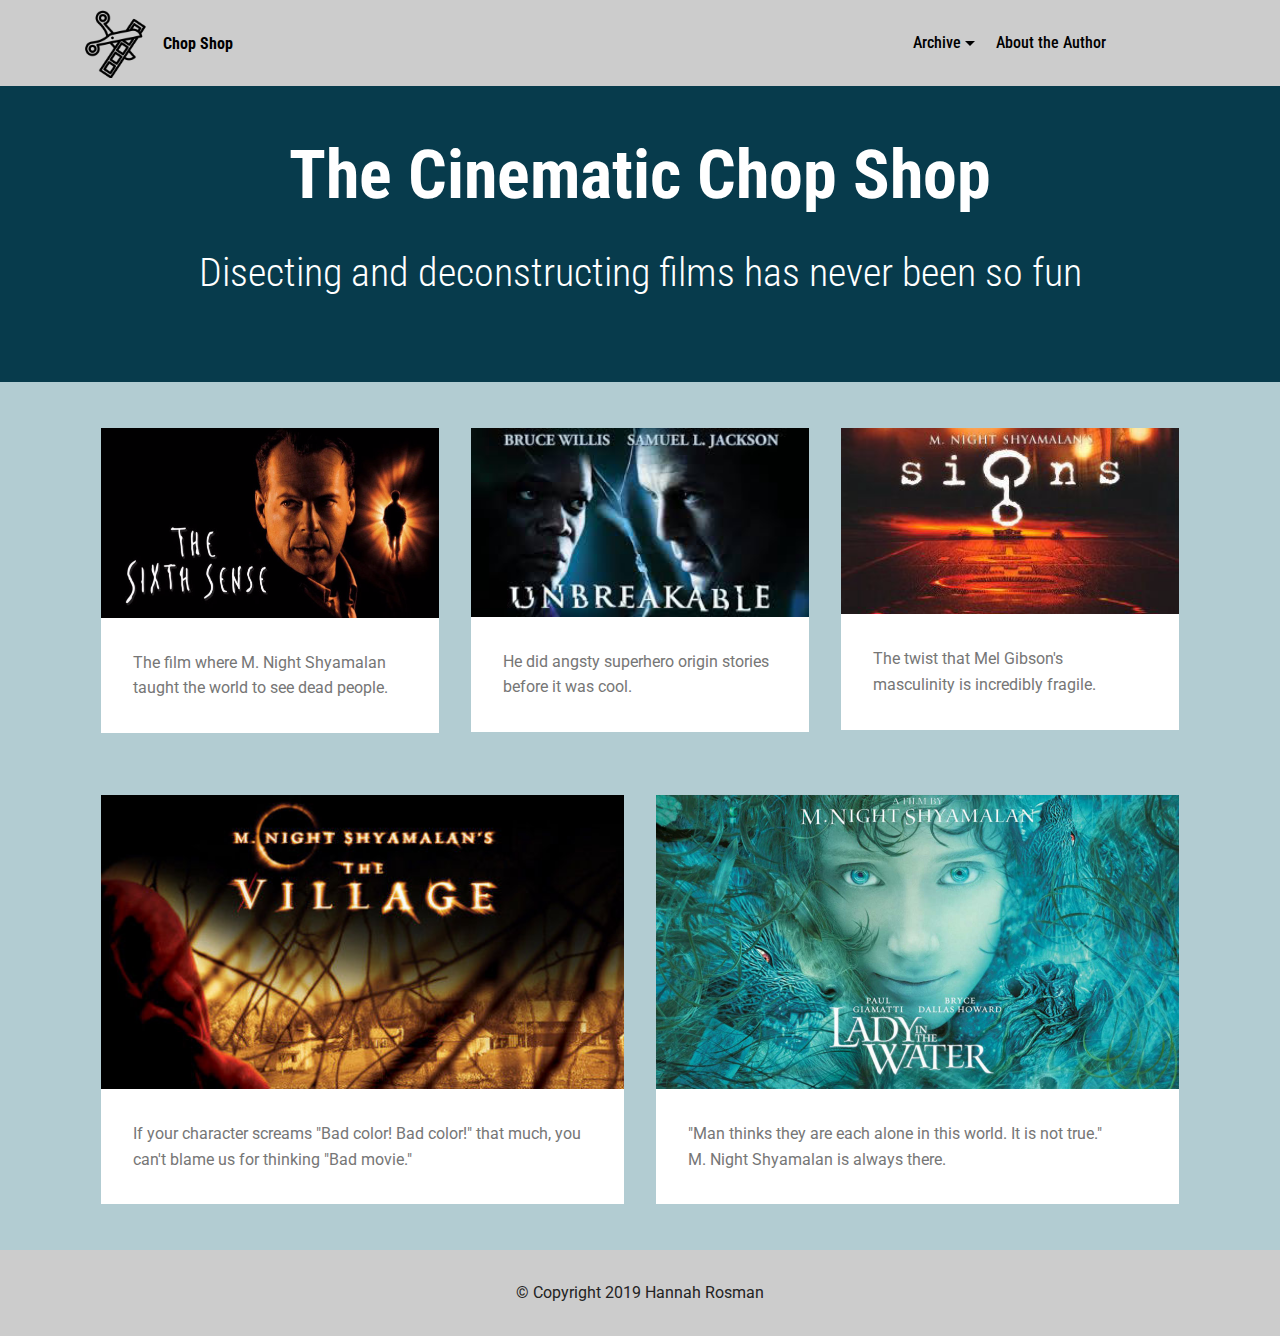
==== index.html @ 4eeeee60 "Add files via upload" ====
<!DOCTYPE html>
<html  >
<head>
  <!-- Site made with Mobirise Website Builder v4.10.0, https://mobirise.com -->
  <meta charset="UTF-8">
  <meta http-equiv="X-UA-Compatible" content="IE=edge">
  <meta name="generator" content="Mobirise v4.10.0, mobirise.com">
  <meta name="viewport" content="width=device-width, initial-scale=1, minimum-scale=1">
  <link rel="shortcut icon" href="assets/images/noun-cut-film-54604-122x122.png" type="image/x-icon">
  <meta name="description" content="">
  
  <title>Home</title>
  <link rel="stylesheet" href="assets/web/assets/mobirise-icons/mobirise-icons.css">
  <link rel="stylesheet" href="assets/tether/tether.min.css">
  <link rel="stylesheet" href="assets/bootstrap/css/bootstrap.min.css">
  <link rel="stylesheet" href="assets/bootstrap/css/bootstrap-grid.min.css">
  <link rel="stylesheet" href="assets/bootstrap/css/bootstrap-reboot.min.css">
  <link rel="stylesheet" href="assets/dropdown/css/style.css">
  <link rel="stylesheet" href="assets/theme/css/style.css">
  <link rel="stylesheet" href="assets/mobirise/css/mbr-additional.css" type="text/css">
  
  
  
</head>
<body>
  <section class="menu cid-rrqFAZz2zE" once="menu" id="menu1-2">

    

    <nav class="navbar navbar-expand beta-menu navbar-dropdown align-items-center navbar-fixed-top navbar-toggleable-sm">
        <button class="navbar-toggler navbar-toggler-right" type="button" data-toggle="collapse" data-target="#navbarSupportedContent" aria-controls="navbarSupportedContent" aria-expanded="false" aria-label="Toggle navigation">
            <div class="hamburger">
                <span></span>
                <span></span>
                <span></span>
                <span></span>
            </div>
        </button>
        <div class="menu-logo">
            <div class="navbar-brand">
                <span class="navbar-logo">
                    <a href="index.html">
                         <img src="assets/images/noun-cut-film-54604-122x122.png" alt="Mobirise" title="" style="height: 4.4rem;">
                    </a>
                </span>
                <span class="navbar-caption-wrap"><a class="navbar-caption text-black display-4" href="index.html">Chop Shop</a></span>
            </div>
        </div>
        <div class="collapse navbar-collapse" id="navbarSupportedContent">
            <ul class="navbar-nav nav-dropdown nav-right" data-app-modern-menu="true"><li class="nav-item dropdown open">
                    <a class="nav-link link dropdown-toggle text-black display-4" href="https://mobirise.co" data-toggle="dropdown-submenu" aria-expanded="true">
                        
                        Archive</a><div class="dropdown-menu"><a class="dropdown-item text-black display-4" href="sixthsense.html">The Sixth Sense</a><a class="dropdown-item text-black display-4" href="unbreakable.html">Unbreakable</a><a class="text-black dropdown-item display-4" href="signs.html" aria-expanded="true">Signs</a><a class="dropdown-item text-black display-4" href="village.html">The Village</a><a class="dropdown-item text-black display-4" href="ladyinthewater.html">The Lady in the Water</a></div>
                </li>
                <li class="nav-item">
                    <a class="nav-link link text-black display-4" href="about.html">
                        
                        About the Author &nbsp; &nbsp; &nbsp; &nbsp; &nbsp; &nbsp; &nbsp; &nbsp; &nbsp; &nbsp;&nbsp;</a>
                </li></ul>
            
        </div>
    </nav>
</section>

<section class="engine"><a href="https://mobirise.info/x">css templates</a></section><section class="header1 cid-rrqFsjkv7n" id="header1-1">

    

    

    <div class="container">
        <div class="row justify-content-md-center">
            <div class="mbr-white col-md-10">
                <h1 class="mbr-section-title align-center mbr-bold pb-3 mbr-fonts-style display-1">The Cinematic Chop Shop</h1>
                
                <p class="mbr-text align-center pb-3 mbr-fonts-style display-2">Disecting and deconstructing films has never been so fun</p>
                
            </div>
        </div>
    </div>

</section>

<section class="features3 cid-rtvVhiVxAD" id="features3-10">

    

    
    <div class="container">
        <div class="media-container-row">
            <div class="card p-3 col-12 col-md-6 col-lg-4">
                <div class="card-wrapper">
                    <div class="card-img">
                        <a href="sixthsense.html"><img src="assets/images/ezgif.com-webp-to-jpg-676x380.jpg" alt="Mobirise" title=""></a>
                    </div>
                    <div class="card-box">
                        
                        <p class="mbr-text mbr-fonts-style display-7">
                            The film where M. Night Shyamalan taught the world to see dead people.</p>
                    </div>
                    
                </div>
            </div>

            <div class="card p-3 col-12 col-md-6 col-lg-4">
                <div class="card-wrapper">
                    <div class="card-img">
                        <a href="unbreakable.html"><img src="assets/images/2-300x168.jpg" alt="Mobirise" title=""></a>
                    </div>
                    <div class="card-box">
                        
                        <p class="mbr-text mbr-fonts-style display-7">
                            He did angsty superhero origin stories before it was cool.</p>
                    </div>
                    
                </div>
            </div>

            <div class="card p-3 col-12 col-md-6 col-lg-4">
                <div class="card-wrapper">
                    <div class="card-img">
                        <a href="signs.html"><img src="assets/images/s1-3-326x500.jpg" alt="Mobirise" title=""></a>
                    </div>
                    <div class="card-box">
                        
                        <p class="mbr-text mbr-fonts-style display-7">The twist that Mel Gibson's masculinity is incredibly fragile.</p>
                    </div>
                    
                </div>
            </div>

            
        </div>
    </div>
</section>

<section class="features3 cid-rtvVRcMLcd" id="features3-11">

    

    
    <div class="container">
        <div class="media-container-row">
            <div class="card p-3 col-12 col-md-6">
                <div class="card-wrapper">
                    <div class="card-img">
                        <img src="assets/images/4.5-512x288.jpg" alt="Mobirise" title="">
                    </div>
                    <div class="card-box">
                        
                        <p class="mbr-text mbr-fonts-style display-7">If your character screams "Bad color! Bad color!" that much, you can't blame us for thinking "Bad movie."</p>
                    </div>
                    
                </div>
            </div>

            <div class="card p-3 col-12 col-md-6">
                <div class="card-wrapper">
                    <div class="card-img">
                        <img src="assets/images/5-1046x588.jpg" alt="Mobirise" title="">
                    </div>
                    <div class="card-box">
                        
                        <p class="mbr-text mbr-fonts-style display-7">"Man thinks they are each alone in this world. It is not true." &nbsp; &nbsp; <br>M. Night Shyamalan is always there.
                        </p>
                    </div>
                    
                </div>
            </div>

            

            
        </div>
    </div>
</section>

<section once="footers" class="cid-rrrLgVtBx9" id="footer6-t">

    

    

    <div class="container">
        <div class="media-container-row align-center mbr-white">
            <div class="col-12">
                <p class="mbr-text mb-0 mbr-fonts-style display-7">
                    © Copyright 2019 Hannah Rosman</p>
            </div>
        </div>
    </div>
</section>


  <script src="assets/web/assets/jquery/jquery.min.js"></script>
  <script src="assets/popper/popper.min.js"></script>
  <script src="assets/tether/tether.min.js"></script>
  <script src="assets/bootstrap/js/bootstrap.min.js"></script>
  <script src="assets/smoothscroll/smooth-scroll.js"></script>
  <script src="assets/dropdown/js/script.min.js"></script>
  <script src="assets/touchswipe/jquery.touch-swipe.min.js"></script>
  <script src="assets/theme/js/script.js"></script>
  
  
</body>
</html>
---- assets/web/assets/mobirise-icons/mobirise-icons.css ----
@font-face {
  font-family: 'MobiriseIcons';
  src:  url('mobirise-icons.eot?spat4u');
  src:  url('mobirise-icons.eot?spat4u#iefix') format('embedded-opentype'),
    url('mobirise-icons.ttf?spat4u') format('truetype'),
    url('mobirise-icons.woff?spat4u') format('woff'),
    url('mobirise-icons.svg?spat4u#MobiriseIcons') format('svg');
  font-weight: normal;
  font-style: normal;
}

[class^="mbri-"], [class*=" mbri-"] {
  /* use !important to prevent issues with browser extensions that change fonts */
  font-family: MobiriseIcons !important;
  speak: none;
  font-style: normal;
  font-weight: normal;
  font-variant: normal;
  text-transform: none;
  line-height: 1;

  /* Better Font Rendering =========== */
  -webkit-font-smoothing: antialiased;
  -moz-osx-font-smoothing: grayscale;
}

.mbri-add-submenu:before {
  content: "\e900";
}
.mbri-alert:before {
  content: "\e901";
}
.mbri-align-center:before {
  content: "\e902";
}
.mbri-align-justify:before {
  content: "\e903";
}
.mbri-align-left:before {
  content: "\e904";
}
.mbri-align-right:before {
  content: "\e905";
}
.mbri-android:before {
  content: "\e906";
}
.mbri-apple:before {
  content: "\e907";
}
.mbri-arrow-down:before {
  content: "\e908";
}
.mbri-arrow-next:before {
  content: "\e909";
}
.mbri-arrow-prev:before {
  content: "\e90a";
}
.mbri-arrow-up:before {
  content: "\e90b";
}
.mbri-bold:before {
  content: "\e90c";
}
.mbri-bookmark:before {
  content: "\e90d";
}
.mbri-bootstrap:before {
  content: "\e90e";
}
.mbri-briefcase:before {
  content: "\e90f";
}
.mbri-browse:before {
  content: "\e910";
}
.mbri-bulleted-list:before {
  content: "\e911";
}
.mbri-calendar:before {
  content: "\e912";
}
.mbri-camera:before {
  content: "\e913";
}
.mbri-cart-add:before {
  content: "\e914";
}
.mbri-cart-full:before {
  content: "\e915";
}
.mbri-cash:before {
  content: "\e916";
}
.mbri-change-style:before {
  content: "\e917";
}
.mbri-chat:before {
  content: "\e918";
}
.mbri-clock:before {
  content: "\e919";
}
.mbri-close:before {
  content: "\e91a";
}
.mbri-cloud:before {
  content: "\e91b";
}
.mbri-code:before {
  content: "\e91c";
}
.mbri-contact-form:before {
  content: "\e91d";
}
.mbri-credit-card:before {
  content: "\e91e";
}
.mbri-cursor-click:before {
  content: "\e91f";
}
.mbri-cust-feedback:before {
  content: "\e920";
}
.mbri-database:before {
  content: "\e921";
}
.mbri-delivery:before {
  content: "\e922";
}
.mbri-desktop:before {
  content: "\e923";
}
.mbri-devices:before {
  content: "\e924";
}
.mbri-down:before {
  content: "\e925";
}
.mbri-download:before {
  content: "\e989";
}
.mbri-drag-n-drop:before {
  content: "\e927";
}
.mbri-drag-n-drop2:before {
  content: "\e928";
}
.mbri-edit:before {
  content: "\e929";
}
.mbri-edit2:before {
  content: "\e92a";
}
.mbri-error:before {
  content: "\e92b";
}
.mbri-extension:before {
  content: "\e92c";
}
.mbri-features:before {
  content: "\e92d";
}
.mbri-file:before {
  content: "\e92e";
}
.mbri-flag:before {
  content: "\e92f";
}
.mbri-folder:before {
  content: "\e930";
}
.mbri-gift:before {
  content: "\e931";
}
.mbri-github:before {
  content: "\e932";
}
.mbri-globe:before {
  content: "\e933";
}
.mbri-globe-2:before {
  content: "\e934";
}
.mbri-growing-chart:before {
  content: "\e935";
}
.mbri-hearth:before {
  content: "\e936";
}
.mbri-help:before {
  content: "\e937";
}
.mbri-home:before {
  content: "\e938";
}
.mbri-hot-cup:before {
  content: "\e939";
}
.mbri-idea:before {
  content: "\e93a";
}
.mbri-image-gallery:before {
  content: "\e93b";
}
.mbri-image-slider:before {
  content: "\e93c";
}
.mbri-info:before {
  content: "\e93d";
}
.mbri-italic:before {
  content: "\e93e";
}
.mbri-key:before {
  content: "\e93f";
}
.mbri-laptop:before {
  content: "\e940";
}
.mbri-layers:before {
  content: "\e941";
}
.mbri-left-right:before {
  content: "\e942";
}
.mbri-left:before {
  content: "\e943";
}
.mbri-letter:before {
  content: "\e944";
}
.mbri-like:before {
  content: "\e945";
}
.mbri-link:before {
  content: "\e946";
}
.mbri-lock:before {
  content: "\e947";
}
.mbri-login:before {
  content: "\e948";
}
.mbri-logout:before {
  content: "\e949";
}
.mbri-magic-stick:before {
  content: "\e94a";
}
.mbri-map-pin:before {
  content: "\e94b";
}
.mbri-menu:before {
  content: "\e94c";
}
.mbri-mobile:before {
  content: "\e94d";
}
.mbri-mobile2:before {
  content: "\e94e";
}
.mbri-mobirise:before {
  content: "\e94f";
}
.mbri-more-horizontal:before {
  content: "\e950";
}
.mbri-more-vertical:before {
  content: "\e951";
}
.mbri-music:before {
  content: "\e952";
}
.mbri-new-file:before {
  content: "\e953";
}
.mbri-numbered-list:before {
  content: "\e954";
}
.mbri-opened-folder:before {
  content: "\e955";
}
.mbri-pages:before {
  content: "\e956";
}
.mbri-paper-plane:before {
  content: "\e957";
}
.mbri-paperclip:before {
  content: "\e958";
}
.mbri-photo:before {
  content: "\e959";
}
.mbri-photos:before {
  content: "\e95a";
}
.mbri-pin:before {
  content: "\e95b";
}
.mbri-play:before {
  content: "\e95c";
}
.mbri-plus:before {
  content: "\e95d";
}
.mbri-preview:before {
  content: "\e95e";
}
.mbri-print:before {
  content: "\e95f";
}
.mbri-protect:before {
  content: "\e960";
}
.mbri-question:before {
  content: "\e961";
}
.mbri-quote-left:before {
  content: "\e962";
}
.mbri-quote-right:before {
  content: "\e963";
}
.mbri-refresh:before {
  content: "\e964";
}
.mbri-responsive:before {
  content: "\e965";
}
.mbri-right:before {
  content: "\e966";
}
.mbri-rocket:before {
  content: "\e967";
}
.mbri-sad-face:before {
  content: "\e968";
}
.mbri-sale:before {
  content: "\e969";
}
.mbri-save:before {
  content: "\e96a";
}
.mbri-search:before {
  content: "\e96b";
}
.mbri-setting:before {
  content: "\e96c";
}
.mbri-setting2:before {
  content: "\e96d";
}
.mbri-setting3:before {
  content: "\e96e";
}
.mbri-share:before {
  content: "\e96f";
}
.mbri-shopping-bag:before {
  content: "\e970";
}
.mbri-shopping-basket:before {
  content: "\e971";
}
.mbri-shopping-cart:before {
  content: "\e972";
}
.mbri-sites:before {
  content: "\e973";
}
.mbri-smile-face:before {
  content: "\e974";
}
.mbri-speed:before {
  content: "\e975";
}
.mbri-star:before {
  content: "\e976";
}
.mbri-success:before {
  content: "\e977";
}
.mbri-sun:before {
  content: "\e978";
}
.mbri-sun2:before {
  content: "\e979";
}
.mbri-tablet:before {
  content: "\e97a";
}
.mbri-tablet-vertical:before {
  content: "\e97b";
}
.mbri-target:before {
  content: "\e97c";
}
.mbri-timer:before {
  content: "\e97d";
}
.mbri-to-ftp:before {
  content: "\e97e";
}
.mbri-to-local-drive:before {
  content: "\e97f";
}
.mbri-touch-swipe:before {
  content: "\e980";
}
.mbri-touch:before {
  content: "\e981";
}
.mbri-trash:before {
  content: "\e982";
}
.mbri-underline:before {
  content: "\e983";
}
.mbri-unlink:before {
  content: "\e984";
}
.mbri-unlock:before {
  content: "\e985";
}
.mbri-up-down:before {
  content: "\e986";
}
.mbri-up:before {
  content: "\e987";
}
.mbri-update:before {
  content: "\e988";
}
.mbri-upload:before {
 content: "\e926"; 
}
.mbri-user:before {
  content: "\e98a";
}
.mbri-user2:before {
  content: "\e98b";
}
.mbri-users:before {
  content: "\e98c";
}
.mbri-video:before {
  content: "\e98d";
}
.mbri-video-play:before {
  content: "\e98e";
}
.mbri-watch:before {
  content: "\e98f";
}
.mbri-website-theme:before {
  content: "\e990";
}
.mbri-wifi:before {
  content: "\e991";
}
.mbri-windows:before {
  content: "\e992";
}
.mbri-zoom-out:before {
  content: "\e993";
}
.mbri-redo:before {
  content: "\e994";
}
.mbri-undo:before {
  content: "\e995";
}
---- assets/dropdown/css/style.css ----
.navbar-dropdown {
  left: 0;
  padding: 0;
  position: absolute;
  right: 0;
  top: 0;
  transition: all 0.45s ease;
  z-index: 1030;
  background: #282828; }
  .navbar-dropdown .navbar-logo {
    margin-right: 0.8rem;
    transition: margin 0.3s ease-in-out;
    vertical-align: middle; }
    .navbar-dropdown .navbar-logo img {
      height: 3.125rem;
      transition: all 0.3s ease-in-out; }
    .navbar-dropdown .navbar-logo.mbr-iconfont {
      font-size: 3.125rem;
      line-height: 3.125rem; }
  .navbar-dropdown .navbar-caption {
    font-weight: 700;
    white-space: normal;
    vertical-align: -4px;
    line-height: 3.125rem !important; }
    .navbar-dropdown .navbar-caption, .navbar-dropdown .navbar-caption:hover {
      color: inherit;
      text-decoration: none; }
  .navbar-dropdown .mbr-iconfont + .navbar-caption {
    vertical-align: -1px; }
  .navbar-dropdown.navbar-fixed-top {
    position: fixed; }
  .navbar-dropdown .navbar-brand span {
    vertical-align: -4px; }
  .navbar-dropdown.bg-color.transparent {
    background: none; }
  .navbar-dropdown.navbar-short .navbar-brand {
    padding: 0.625rem 0; }
    .navbar-dropdown.navbar-short .navbar-brand span {
      vertical-align: -1px; }
  .navbar-dropdown.navbar-short .navbar-caption {
    line-height: 2.375rem !important;
    vertical-align: -2px; }
  .navbar-dropdown.navbar-short .navbar-logo {
    margin-right: 0.5rem; }
    .navbar-dropdown.navbar-short .navbar-logo img {
      height: 2.375rem; }
    .navbar-dropdown.navbar-short .navbar-logo.mbr-iconfont {
      font-size: 2.375rem;
      line-height: 2.375rem; }
  .navbar-dropdown.navbar-short .mbr-table-cell {
    height: 3.625rem; }
  .navbar-dropdown .navbar-close {
    left: 0.6875rem;
    position: fixed;
    top: 0.75rem;
    z-index: 1000; }
  .navbar-dropdown .hamburger-icon {
    content: "";
    display: inline-block;
    vertical-align: middle;
    width: 16px;
    -webkit-box-shadow: 0 -6px 0 1px #282828,0 0 0 1px #282828,0 6px 0 1px #282828;
    -moz-box-shadow: 0 -6px 0 1px #282828,0 0 0 1px #282828,0 6px 0 1px #282828;
    box-shadow: 0 -6px 0 1px #282828,0 0 0 1px #282828,0 6px 0 1px #282828; }

.dropdown-menu .dropdown-toggle[data-toggle="dropdown-submenu"]::after {
  border-bottom: 0.35em solid transparent;
  border-left: 0.35em solid;
  border-right: 0;
  border-top: 0.35em solid transparent;
  margin-left: 0.3rem; }

.dropdown-menu .dropdown-item:focus {
  outline: 0; }

.nav-dropdown {
  font-size: 0.75rem;
  font-weight: 500;
  height: auto !important; }
  .nav-dropdown .nav-btn {
    padding-left: 1rem; }
  .nav-dropdown .link {
    margin: .667em 1.667em;
    font-weight: 500;
    padding: 0;
    transition: color .2s ease-in-out; }
    .nav-dropdown .link.dropdown-toggle {
      margin-right: 2.583em; }
      .nav-dropdown .link.dropdown-toggle::after {
        margin-left: .25rem;
        border-top: 0.35em solid;
        border-right: 0.35em solid transparent;
        border-left: 0.35em solid transparent;
        border-bottom: 0; }
      .nav-dropdown .link.dropdown-toggle[aria-expanded="true"] {
        margin: 0;
        padding: 0.667em 3.263em  0.667em 1.667em; }
  .nav-dropdown .link::after,
  .nav-dropdown .dropdown-item::after {
    color: inherit; }
  .nav-dropdown .btn {
    font-size: 0.75rem;
    font-weight: 700;
    letter-spacing: 0;
    margin-bottom: 0;
    padding-left: 1.25rem;
    padding-right: 1.25rem; }
  .nav-dropdown .dropdown-menu {
    border-radius: 0;
    border: 0;
    left: 0;
    margin: 0;
    padding-bottom: 1.25rem;
    padding-top: 1.25rem;
    position: relative; }
  .nav-dropdown .dropdown-submenu {
    margin-left: 0.125rem;
    top: 0; }
  .nav-dropdown .dropdown-item {
    font-weight: 500;
    line-height: 2;
    padding: 0.3846em 4.615em 0.3846em 1.5385em;
    position: relative;
    transition: color .2s ease-in-out, background-color .2s ease-in-out; }
    .nav-dropdown .dropdown-item::after {
      margin-top: -0.3077em;
      position: absolute;
      right: 1.1538em;
      top: 50%; }
    .nav-dropdown .dropdown-item:focus, .nav-dropdown .dropdown-item:hover {
      background: none; }

@media (max-width: 767px) {
  .nav-dropdown.navbar-toggleable-sm {
    bottom: 0;
    display: none;
    left: 0;
    overflow-x: hidden;
    position: fixed;
    top: 0;
    transform: translateX(-100%);
    -ms-transform: translateX(-100%);
    -webkit-transform: translateX(-100%);
    width: 18.75rem;
    z-index: 999; } }
.nav-dropdown.navbar-toggleable-xl {
  bottom: 0;
  display: none;
  left: 0;
  overflow-x: hidden;
  position: fixed;
  top: 0;
  transform: translateX(-100%);
  -ms-transform: translateX(-100%);
  -webkit-transform: translateX(-100%);
  width: 18.75rem;
  z-index: 999; }

.nav-dropdown-sm {
  display: block !important;
  overflow-x: hidden;
  overflow: auto;
  padding-top: 3.875rem; }
  .nav-dropdown-sm::after {
    content: "";
    display: block;
    height: 3rem;
    width: 100%; }
  .nav-dropdown-sm.collapse.in ~ .navbar-close {
    display: block !important; }
  .nav-dropdown-sm.collapsing, .nav-dropdown-sm.collapse.in {
    transform: translateX(0);
    -ms-transform: translateX(0);
    -webkit-transform: translateX(0);
    transition: all 0.25s ease-out;
    -webkit-transition: all 0.25s ease-out;
    background: #282828; }
  .nav-dropdown-sm.collapsing[aria-expanded="false"] {
    transform: translateX(-100%);
    -ms-transform: translateX(-100%);
    -webkit-transform: translateX(-100%); }
  .nav-dropdown-sm .nav-item {
    display: block;
    margin-left: 0 !important;
    padding-left: 0; }
  .nav-dropdown-sm .link,
  .nav-dropdown-sm .dropdown-item {
    border-top: 1px dotted rgba(255, 255, 255, 0.1);
    font-size: 0.8125rem;
    line-height: 1.6;
    margin: 0 !important;
    padding: 0.875rem 2.4rem 0.875rem 1.5625rem !important;
    position: relative;
    white-space: normal; }
    .nav-dropdown-sm .link:focus, .nav-dropdown-sm .link:hover,
    .nav-dropdown-sm .dropdown-item:focus,
    .nav-dropdown-sm .dropdown-item:hover {
      background: rgba(0, 0, 0, 0.2) !important;
      color: #c0a375; }
  .nav-dropdown-sm .nav-btn {
    position: relative;
    padding: 1.5625rem 1.5625rem 0 1.5625rem; }
    .nav-dropdown-sm .nav-btn::before {
      border-top: 1px dotted rgba(255, 255, 255, 0.1);
      content: "";
      left: 0;
      position: absolute;
      top: 0;
      width: 100%; }
    .nav-dropdown-sm .nav-btn + .nav-btn {
      padding-top: 0.625rem; }
      .nav-dropdown-sm .nav-btn + .nav-btn::before {
        display: none; }
  .nav-dropdown-sm .btn {
    padding: 0.625rem 0; }
  .nav-dropdown-sm .dropdown-toggle[data-toggle="dropdown-submenu"]::after {
    margin-left: .25rem;
    border-top: 0.35em solid;
    border-right: 0.35em solid transparent;
    border-left: 0.35em solid transparent;
    border-bottom: 0; }
  .nav-dropdown-sm .dropdown-toggle[data-toggle="dropdown-submenu"][aria-expanded="true"]::after {
    border-top: 0;
    border-right: 0.35em solid transparent;
    border-left: 0.35em solid transparent;
    border-bottom: 0.35em solid; }
  .nav-dropdown-sm .dropdown-menu {
    margin: 0;
    padding: 0;
    position: relative;
    top: 0;
    left: 0;
    width: 100%;
    border: 0;
    float: none;
    border-radius: 0;
    background: none; }
  .nav-dropdown-sm .dropdown-submenu {
    left: 100%;
    margin-left: 0.125rem;
    margin-top: -1.25rem;
    top: 0; }

.navbar-toggleable-sm .nav-dropdown .dropdown-menu {
  position: absolute; }

.navbar-toggleable-sm .nav-dropdown .dropdown-submenu {
  left: 100%;
  margin-left: 0.125rem;
  margin-top: -1.25rem;
  top: 0; }

.navbar-toggleable-sm.opened .nav-dropdown .dropdown-menu {
  position: relative; }

.navbar-toggleable-sm.opened .nav-dropdown .dropdown-submenu {
  left: 0;
  margin-left: 00rem;
  margin-top: 0rem;
  top: 0; }

.is-builder .nav-dropdown.collapsing {
  transition: none !important; }

/*# sourceMappingURL=style.css.map */
---- assets/theme/css/style.css ----
/*!
 * Mobirise v4 theme (https://mobirise.com/)
 * Copyright 2017 Mobirise
 */
section {
  background-color: #eeeeee;
}

section,
.container,
.container-fluid {
  position: relative;
  word-wrap: break-word;
}

a.mbr-iconfont:hover {
  text-decoration: none;
}

.article .lead p, .article .lead ul, .article .lead ol, .article .lead pre, .article .lead blockquote {
  margin-bottom: 0;
}

a {
  font-style: normal;
  font-weight: 400;
  cursor: pointer;
}

a, a:hover {
  text-decoration: none;
}

figure {
  margin-bottom: 0;
}

body {
  color: #232323;
}

h1, h2, h3, h4, h5, h6,
.h1, .h2, .h3, .h4, .h5, .h6,
.display-1, .display-2, .display-3, .display-4 {
  line-height: 1;
  word-break: break-word;
  word-wrap: break-word;
}

b, strong {
  font-weight: bold;
}

blockquote {
  padding: 10px 0 10px 20px;
  position: relative;
  border-left: 2px solid;
  border-color: #ff3366;
}

input:-webkit-autofill, input:-webkit-autofill:hover, input:-webkit-autofill:focus, input:-webkit-autofill:active {
  transition-delay: 9999s;
  transition-property: background-color, color;
}

textarea[type="hidden"] {
  display: none;
}

body {
  position: relative;
}

section {
  background-position: 50% 50%;
  background-repeat: no-repeat;
  background-size: cover;
}

section .mbr-background-video,
section .mbr-background-video-preview {
  position: absolute;
  bottom: 0;
  left: 0;
  right: 0;
  top: 0;
}

.hidden {
  visibility: hidden;
}

.mbr-z-index20 {
  z-index: 20;
}

/*! Base colors */
.mbr-white {
  color: #ffffff;
}

.mbr-black {
  color: #000000;
}

.mbr-bg-white {
  background-color: #ffffff;
}

.mbr-bg-black {
  background-color: #000000;
}

/*! Text-aligns */
.align-left {
  text-align: left;
}

.align-center {
  text-align: center;
}

.align-right {
  text-align: right;
}

@media (max-width: 767px) {
  .align-left, .align-center, .align-right, .mbr-section-btn, .mbr-section-title {
    text-align: center;
  }
}

/*! Font-weight  */
.mbr-light {
  font-weight: 300;
}

.mbr-regular {
  font-weight: 400;
}

.mbr-semibold {
  font-weight: 500;
}

.mbr-bold {
  font-weight: 700;
}

/*! Media  */
.media-size-item {
  -moz-flex: 1 1 auto;
  -o-flex: 1 1 auto;
  flex: 1 1 auto;
}

.media-content {
  flex-basis: 100%;
}

.media-container-row {
  display: flex;
  flex-direction: row;
  flex-wrap: wrap;
  justify-content: center;
  align-content: center;
  align-items: start;
}

.media-container-row .media-size-item {
  width: 400px;
}

.media-container-column {
  display: flex;
  flex-direction: column;
  flex-wrap: wrap;
  justify-content: center;
  align-content: center;
  align-items: stretch;
}

.media-container-column > * {
  width: 100%;
}

@media (min-width: 992px) {
  .media-container-row {
    flex-wrap: nowrap;
  }
}

figure {
  overflow: hidden;
}

figure[mbr-media-size] {
  transition: width 0.1s;
}

.mbr-figure img, .mbr-figure iframe {
  display: block;
  width: 100%;
}

.card {
  background-color: transparent;
  border: none;
}

.card-img {
  text-align: center;
  flex-shrink: 0;
  -webkit-flex-shrink: 0;
}

.media {
  max-width: 100%;
  margin: 0 auto;
}

.mbr-figure {
  -ms-grid-row-align: center;
  align-self: center;
}

.media-container > div {
  max-width: 100%;
}

.mbr-figure img, .card-img img {
  width: 100%;
}

@media (max-width: 991px) {
  .media-size-item {
    width: auto !important;
  }
  .media {
    width: auto;
  }
  .mbr-figure {
    width: 100% !important;
  }
}

/*! Buttons */
.mbr-section-btn {
  margin-left: -.25rem;
  margin-right: -.25rem;
  font-size: 0;
}

nav .mbr-section-btn {
  margin-left: 0rem;
  margin-right: 0rem;
}

/*! Btn icon margin */
.btn .mbr-iconfont, .btn.btn-sm .mbr-iconfont {
  cursor: pointer;
  margin-right: 0.5rem;
}

.btn.btn-md .mbr-iconfont, .btn.btn-md .mbr-iconfont {
  margin-right: 0.8rem;
}

.mbr-regular {
  font-weight: 400;
}

.mbr-semibold {
  font-weight: 500;
}

.mbr-bold {
  font-weight: 700;
}

[type="submit"] {
  -webkit-appearance: none;
}

/*! Full-screen */
.mbr-fullscreen .mbr-overlay {
  min-height: 100vh;
}

.mbr-fullscreen {
  display: flex;
  display: -moz-flex;
  display: -ms-flex;
  display: -o-flex;
  align-items: center;
  -webkit-align-items: center;
  min-height: 100vh;
  padding-top: 3rem;
  padding-bottom: 3rem;
}

/*! Map */
.map {
  height: 25rem;
  position: relative;
}

.map iframe {
  width: 100%;
  height: 100%;
}

/* Form */
.form-asterisk {
  font-family: initial;
  position: absolute;
  top: -2px;
  font-weight: normal;
}

/*! Scroll to top arrow */
.mbr-arrow-up {
  bottom: 25px;
  right: 90px;
  position: fixed;
  text-align: right;
  z-index: 5000;
  color: #ffffff;
  font-size: 32px;
  transform: rotate(180deg);
  -webkit-transform: rotate(180deg);
}

.mbr-arrow-up a {
  background: rgba(0, 0, 0, 0.2);
  border-radius: 3px;
  color: #fff;
  display: inline-block;
  height: 60px;
  width: 60px;
  outline-style: none !important;
  position: relative;
  text-decoration: none;
  transition: all .3s ease-in-out;
  cursor: pointer;
  text-align: center;
}

.mbr-arrow-up a:hover {
  background-color: rgba(0, 0, 0, 0.4);
}

.mbr-arrow-up a i {
  line-height: 60px;
}

.mbr-arrow-up-icon {
  display: block;
  color: #fff;
}

.mbr-arrow-up-icon::before {
  content: "\203a";
  display: inline-block;
  font-family: serif;
  font-size: 32px;
  line-height: 1;
  font-style: normal;
  position: relative;
  top: 6px;
  left: -4px;
  -webkit-transform: rotate(-90deg);
  transform: rotate(-90deg);
}

/*! Arrow Down */
.mbr-arrow {
  position: absolute;
  bottom: 45px;
  left: 50%;
  width: 60px;
  height: 60px;
  cursor: pointer;
  background-color: rgba(80, 80, 80, 0.5);
  border-radius: 50%;
  -webkit-transform: translateX(-50%);
  transform: translateX(-50%);
}

.mbr-arrow > a {
  display: inline-block;
  text-decoration: none;
  outline-style: none;
  -webkit-animation: arrowdown 1.7s ease-in-out infinite;
  animation: arrowdown 1.7s ease-in-out infinite;
}

.mbr-arrow > a > i {
  position: absolute;
  top: -2px;
  left: 15px;
  font-size: 2rem;
}

@keyframes arrowdown {
  0% {
    transform: translateY(0px);
    -webkit-transform: translateY(0px);
  }
  50% {
    transform: translateY(-5px);
    -webkit-transform: translateY(-5px);
  }
  100% {
    transform: translateY(0px);
    -webkit-transform: translateY(0px);
  }
}

@-webkit-keyframes arrowdown {
  0% {
    transform: translateY(0px);
    -webkit-transform: translateY(0px);
  }
  50% {
    transform: translateY(-5px);
    -webkit-transform: translateY(-5px);
  }
  100% {
    transform: translateY(0px);
    -webkit-transform: translateY(0px);
  }
}

@media (max-width: 500px) {
  .mbr-arrow-up {
    left: 50%;
    right: auto;
    transform: translateX(-50%) rotate(180deg);
    -webkit-transform: translateX(-50%) rotate(180deg);
  }
}

/*Gradients animation*/
@keyframes gradient-animation {
  from {
    background-position: 0% 100%;
    -webkit-animation-timing-function: ease-in-out;
            animation-timing-function: ease-in-out;
  }
  to {
    background-position: 100% 0%;
    -webkit-animation-timing-function: ease-in-out;
            animation-timing-function: ease-in-out;
  }
}

@-webkit-keyframes gradient-animation {
  from {
    background-position: 0% 100%;
    -webkit-animation-timing-function: ease-in-out;
            animation-timing-function: ease-in-out;
  }
  to {
    background-position: 100% 0%;
    -webkit-animation-timing-function: ease-in-out;
            animation-timing-function: ease-in-out;
  }
}

.bg-gradient {
  background-size: 200% 200%;
  animation: gradient-animation 5s infinite alternate;
  -webkit-animation: gradient-animation 5s infinite alternate;
}

.menu .navbar-brand {
  display: -webkit-flex;
}

.menu .navbar-brand span {
  display: flex;
  display: -webkit-flex;
}

.menu .navbar-brand .navbar-caption-wrap {
  display: -webkit-flex;
}

.menu .navbar-brand .navbar-logo img {
  display: -webkit-flex;
}

@media (min-width: 768px) and (max-width: 991px) {
  .menu .navbar-toggleable-sm .navbar-nav {
    display: -ms-flexbox;
  }
}

@media (max-width: 991px) {
  .menu .navbar-collapse {
    max-height: 93.5vh;
  }
  .menu .navbar-collapse.show {
    overflow: auto;
  }
}

@media (min-width: 992px) {
  .menu .navbar-nav.nav-dropdown {
    display: -webkit-flex;
  }
  .menu .navbar-toggleable-sm .navbar-collapse {
    display: -webkit-flex !important;
  }
  .menu .collapsed .navbar-collapse {
    max-height: 93.5vh;
  }
  .menu .collapsed .navbar-collapse.show {
    overflow: auto;
  }
}

@media (max-width: 767px) {
  .menu .navbar-collapse {
    max-height: 80vh;
  }
}

.navbar {
  display: -webkit-flex;
  -webkit-flex-wrap: wrap;
  -webkit-align-items: center;
  -webkit-justify-content: space-between;
}

.navbar-collapse {
  -webkit-flex-basis: 100%;
  -webkit-flex-grow: 1;
  -webkit-align-items: center;
}

.nav-dropdown .link {
  padding: .667em 1.667em !important;
  margin: 0 !important;
}

.nav {
  display: -webkit-flex;
  -webkit-flex-wrap: wrap;
}

.row {
  display: -webkit-flex;
  -webkit-flex-wrap: wrap;
}

.justify-content-center {
  -webkit-justify-content: center;
}

.form-inline {
  display: -webkit-flex;
  -webkit-align-items: center;
}

.card-wrapper {
  -webkit-flex: 1;
}

.carousel-control {
  z-index: 10;
  display: -webkit-flex;
  -webkit-align-items: center;
  -webkit-justify-content: center;
}

.carousel-controls {
  display: -webkit-flex;
}

.media {
  display: -webkit-flex;
}

.form-group:focus {
  outline: none;
}

.jq-selectbox__select {
  padding: 1.07em .5em;
  position: absolute;
  top: 0;
  left: 0;
  width: 100%;
}

.jq-selectbox__dropdown {
  position: absolute;
  top: 100% !important;
  left: 0 !important;
  width: 100% !important;
}

.jq-selectbox__trigger-arrow {
  -webkit-transform: translateY(-50%);
          transform: translateY(-50%);
}

.jq-selectbox li {
  padding: 1.07em .5em;
}


.modal-dialog, .modal-content {
  height: 100%; }

.modal-dialog .carousel-inner {
  height: 100%;
  height: -webkit-fill-available;
  height: fill-available; }

.carousel-item {
  text-align: center; }

.carousel-item img {
  margin: auto; }

/*# sourceMappingURL=style.css.map */
.engine {
	position: absolute;
	text-indent: -2400px;
	text-align: center;
	padding: 0;
	top: 0;
	left: -2400px;
}
---- assets/mobirise/css/mbr-additional.css ----
@import url(https://fonts.googleapis.com/css?family=Roboto+Condensed:300,300i,400,400i,700,700i);
@import url(https://fonts.googleapis.com/css?family=Roboto:100,100i,300,300i,400,400i,500,500i,700,700i,900,900i);





body {
  font-style: normal;
  line-height: 1.5;
}
.mbr-section-title {
  font-style: normal;
  line-height: 1.2;
}
.mbr-section-subtitle {
  line-height: 1.3;
}
.mbr-text {
  font-style: normal;
  line-height: 1.6;
}
.display-1 {
  font-family: 'Roboto Condensed', sans-serif;
  font-size: 4.25rem;
}
.display-1 > .mbr-iconfont {
  font-size: 6.8rem;
}
.display-2 {
  font-family: 'Roboto Condensed', sans-serif;
  font-size: 2.5rem;
}
.display-2 > .mbr-iconfont {
  font-size: 4rem;
}
.display-4 {
  font-family: 'Roboto Condensed', sans-serif;
  font-size: 1rem;
}
.display-4 > .mbr-iconfont {
  font-size: 1.6rem;
}
.display-5 {
  font-family: 'Roboto Condensed', sans-serif;
  font-size: 1.39rem;
}
.display-5 > .mbr-iconfont {
  font-size: 2.224rem;
}
.display-7 {
  font-family: 'Roboto', sans-serif;
  font-size: 1rem;
}
.display-7 > .mbr-iconfont {
  font-size: 1.6rem;
}
/* ---- Fluid typography for mobile devices ---- */
/* 1.4 - font scale ratio ( bootstrap == 1.42857 ) */
/* 100vw - current viewport width */
/* (48 - 20)  48 == 48rem == 768px, 20 == 20rem == 320px(minimal supported viewport) */
/* 0.65 - min scale variable, may vary */
@media (max-width: 768px) {
  .display-1 {
    font-size: 3.4rem;
    font-size: calc( 2.1374999999999997rem + (4.25 - 2.1374999999999997) * ((100vw - 20rem) / (48 - 20)));
    line-height: calc( 1.4 * (2.1374999999999997rem + (4.25 - 2.1374999999999997) * ((100vw - 20rem) / (48 - 20))));
  }
  .display-2 {
    font-size: 2rem;
    font-size: calc( 1.525rem + (2.5 - 1.525) * ((100vw - 20rem) / (48 - 20)));
    line-height: calc( 1.4 * (1.525rem + (2.5 - 1.525) * ((100vw - 20rem) / (48 - 20))));
  }
  .display-4 {
    font-size: 0.8rem;
    font-size: calc( 1rem + (1 - 1) * ((100vw - 20rem) / (48 - 20)));
    line-height: calc( 1.4 * (1rem + (1 - 1) * ((100vw - 20rem) / (48 - 20))));
  }
  .display-5 {
    font-size: 1.112rem;
    font-size: calc( 1.1364999999999998rem + (1.39 - 1.1364999999999998) * ((100vw - 20rem) / (48 - 20)));
    line-height: calc( 1.4 * (1.1364999999999998rem + (1.39 - 1.1364999999999998) * ((100vw - 20rem) / (48 - 20))));
  }
}
/* Buttons */
.btn {
  font-weight: 500;
  border-width: 2px;
  font-style: normal;
  letter-spacing: 1px;
  margin: .4rem .8rem;
  white-space: normal;
  -webkit-transition: all 0.3s ease-in-out;
  -moz-transition: all 0.3s ease-in-out;
  transition: all 0.3s ease-in-out;
  display: inline-flex;
  align-items: center;
  justify-content: center;
  word-break: break-word;
  -webkit-align-items: center;
  -webkit-justify-content: center;
  display: -webkit-inline-flex;
  padding: 1rem 3rem;
  border-radius: 3px;
}
.btn-sm {
  font-weight: 500;
  letter-spacing: 1px;
  -webkit-transition: all 0.3s ease-in-out;
  -moz-transition: all 0.3s ease-in-out;
  transition: all 0.3s ease-in-out;
  padding: 0.6rem 1.5rem;
  border-radius: 3px;
}
.btn-md {
  font-weight: 500;
  letter-spacing: 1px;
  margin: .4rem .8rem !important;
  -webkit-transition: all 0.3s ease-in-out;
  -moz-transition: all 0.3s ease-in-out;
  transition: all 0.3s ease-in-out;
  padding: 1rem 3rem;
  border-radius: 3px;
}
.btn-lg {
  font-weight: 500;
  letter-spacing: 1px;
  margin: .4rem .8rem !important;
  -webkit-transition: all 0.3s ease-in-out;
  -moz-transition: all 0.3s ease-in-out;
  transition: all 0.3s ease-in-out;
  padding: 1.2rem 3.2rem;
  border-radius: 3px;
}
.bg-primary {
  background-color: #149dcc !important;
}
.bg-success {
  background-color: #f7ed4a !important;
}
.bg-info {
  background-color: #82786e !important;
}
.bg-warning {
  background-color: #879a9f !important;
}
.bg-danger {
  background-color: #b1a374 !important;
}
.btn-primary,
.btn-primary:active {
  background-color: #149dcc !important;
  border-color: #149dcc !important;
  color: #ffffff !important;
}
.btn-primary:hover,
.btn-primary:focus,
.btn-primary.focus,
.btn-primary.active {
  color: #ffffff !important;
  background-color: #0d6786 !important;
  border-color: #0d6786 !important;
}
.btn-primary.disabled,
.btn-primary:disabled {
  color: #ffffff !important;
  background-color: #0d6786 !important;
  border-color: #0d6786 !important;
}
.btn-secondary,
.btn-secondary:active {
  background-color: #ff3366 !important;
  border-color: #ff3366 !important;
  color: #ffffff !important;
}
.btn-secondary:hover,
.btn-secondary:focus,
.btn-secondary.focus,
.btn-secondary.active {
  color: #ffffff !important;
  background-color: #e50039 !important;
  border-color: #e50039 !important;
}
.btn-secondary.disabled,
.btn-secondary:disabled {
  color: #ffffff !important;
  background-color: #e50039 !important;
  border-color: #e50039 !important;
}
.btn-info,
.btn-info:active {
  background-color: #82786e !important;
  border-color: #82786e !important;
  color: #ffffff !important;
}
.btn-info:hover,
.btn-info:focus,
.btn-info.focus,
.btn-info.active {
  color: #ffffff !important;
  background-color: #59524b !important;
  border-color: #59524b !important;
}
.btn-info.disabled,
.btn-info:disabled {
  color: #ffffff !important;
  background-color: #59524b !important;
  border-color: #59524b !important;
}
.btn-success,
.btn-success:active {
  background-color: #f7ed4a !important;
  border-color: #f7ed4a !important;
  color: #3f3c03 !important;
}
.btn-success:hover,
.btn-success:focus,
.btn-success.focus,
.btn-success.active {
  color: #3f3c03 !important;
  background-color: #eadd0a !important;
  border-color: #eadd0a !important;
}
.btn-success.disabled,
.btn-success:disabled {
  color: #3f3c03 !important;
  background-color: #eadd0a !important;
  border-color: #eadd0a !important;
}
.btn-warning,
.btn-warning:active {
  background-color: #879a9f !important;
  border-color: #879a9f !important;
  color: #ffffff !important;
}
.btn-warning:hover,
.btn-warning:focus,
.btn-warning.focus,
.btn-warning.active {
  color: #ffffff !important;
  background-color: #617479 !important;
  border-color: #617479 !important;
}
.btn-warning.disabled,
.btn-warning:disabled {
  color: #ffffff !important;
  background-color: #617479 !important;
  border-color: #617479 !important;
}
.btn-danger,
.btn-danger:active {
  background-color: #b1a374 !important;
  border-color: #b1a374 !important;
  color: #ffffff !important;
}
.btn-danger:hover,
.btn-danger:focus,
.btn-danger.focus,
.btn-danger.active {
  color: #ffffff !important;
  background-color: #8b7d4e !important;
  border-color: #8b7d4e !important;
}
.btn-danger.disabled,
.btn-danger:disabled {
  color: #ffffff !important;
  background-color: #8b7d4e !important;
  border-color: #8b7d4e !important;
}
.btn-white {
  color: #333333 !important;
}
.btn-white,
.btn-white:active {
  background-color: #ffffff !important;
  border-color: #ffffff !important;
  color: #808080 !important;
}
.btn-white:hover,
.btn-white:focus,
.btn-white.focus,
.btn-white.active {
  color: #808080 !important;
  background-color: #d9d9d9 !important;
  border-color: #d9d9d9 !important;
}
.btn-white.disabled,
.btn-white:disabled {
  color: #808080 !important;
  background-color: #d9d9d9 !important;
  border-color: #d9d9d9 !important;
}
.btn-black,
.btn-black:active {
  background-color: #333333 !important;
  border-color: #333333 !important;
  color: #ffffff !important;
}
.btn-black:hover,
.btn-black:focus,
.btn-black.focus,
.btn-black.active {
  color: #ffffff !important;
  background-color: #0d0d0d !important;
  border-color: #0d0d0d !important;
}
.btn-black.disabled,
.btn-black:disabled {
  color: #ffffff !important;
  background-color: #0d0d0d !important;
  border-color: #0d0d0d !important;
}
.btn-primary-outline,
.btn-primary-outline:active {
  background: none;
  border-color: #0b566f;
  color: #0b566f;
}
.btn-primary-outline:hover,
.btn-primary-outline:focus,
.btn-primary-outline.focus,
.btn-primary-outline.active {
  color: #ffffff;
  background-color: #149dcc;
  border-color: #149dcc;
}
.btn-primary-outline.disabled,
.btn-primary-outline:disabled {
  color: #ffffff !important;
  background-color: #149dcc !important;
  border-color: #149dcc !important;
}
.btn-secondary-outline,
.btn-secondary-outline:active {
  background: none;
  border-color: #cc0033;
  color: #cc0033;
}
.btn-secondary-outline:hover,
.btn-secondary-outline:focus,
.btn-secondary-outline.focus,
.btn-secondary-outline.active {
  color: #ffffff;
  background-color: #ff3366;
  border-color: #ff3366;
}
.btn-secondary-outline.disabled,
.btn-secondary-outline:disabled {
  color: #ffffff !important;
  background-color: #ff3366 !important;
  border-color: #ff3366 !important;
}
.btn-info-outline,
.btn-info-outline:active {
  background: none;
  border-color: #4b453f;
  color: #4b453f;
}
.btn-info-outline:hover,
.btn-info-outline:focus,
.btn-info-outline.focus,
.btn-info-outline.active {
  color: #ffffff;
  background-color: #82786e;
  border-color: #82786e;
}
.btn-info-outline.disabled,
.btn-info-outline:disabled {
  color: #ffffff !important;
  background-color: #82786e !important;
  border-color: #82786e !important;
}
.btn-success-outline,
.btn-success-outline:active {
  background: none;
  border-color: #d2c609;
  color: #d2c609;
}
.btn-success-outline:hover,
.btn-success-outline:focus,
.btn-success-outline.focus,
.btn-success-outline.active {
  color: #3f3c03;
  background-color: #f7ed4a;
  border-color: #f7ed4a;
}
.btn-success-outline.disabled,
.btn-success-outline:disabled {
  color: #3f3c03 !important;
  background-color: #f7ed4a !important;
  border-color: #f7ed4a !important;
}
.btn-warning-outline,
.btn-warning-outline:active {
  background: none;
  border-color: #55666b;
  color: #55666b;
}
.btn-warning-outline:hover,
.btn-warning-outline:focus,
.btn-warning-outline.focus,
.btn-warning-outline.active {
  color: #ffffff;
  background-color: #879a9f;
  border-color: #879a9f;
}
.btn-warning-outline.disabled,
.btn-warning-outline:disabled {
  color: #ffffff !important;
  background-color: #879a9f !important;
  border-color: #879a9f !important;
}
.btn-danger-outline,
.btn-danger-outline:active {
  background: none;
  border-color: #7a6e45;
  color: #7a6e45;
}
.btn-danger-outline:hover,
.btn-danger-outline:focus,
.btn-danger-outline.focus,
.btn-danger-outline.active {
  color: #ffffff;
  background-color: #b1a374;
  border-color: #b1a374;
}
.btn-danger-outline.disabled,
.btn-danger-outline:disabled {
  color: #ffffff !important;
  background-color: #b1a374 !important;
  border-color: #b1a374 !important;
}
.btn-black-outline,
.btn-black-outline:active {
  background: none;
  border-color: #000000;
  color: #000000;
}
.btn-black-outline:hover,
.btn-black-outline:focus,
.btn-black-outline.focus,
.btn-black-outline.active {
  color: #ffffff;
  background-color: #333333;
  border-color: #333333;
}
.btn-black-outline.disabled,
.btn-black-outline:disabled {
  color: #ffffff !important;
  background-color: #333333 !important;
  border-color: #333333 !important;
}
.btn-white-outline,
.btn-white-outline:active,
.btn-white-outline.active {
  background: none;
  border-color: #ffffff;
  color: #ffffff;
}
.btn-white-outline:hover,
.btn-white-outline:focus,
.btn-white-outline.focus {
  color: #333333;
  background-color: #ffffff;
  border-color: #ffffff;
}
.text-primary {
  color: #149dcc !important;
}
.text-secondary {
  color: #ff3366 !important;
}
.text-success {
  color: #f7ed4a !important;
}
.text-info {
  color: #82786e !important;
}
.text-warning {
  color: #879a9f !important;
}
.text-danger {
  color: #b1a374 !important;
}
.text-white {
  color: #ffffff !important;
}
.text-black {
  color: #000000 !important;
}
a.text-primary:hover,
a.text-primary:focus {
  color: #0b566f !important;
}
a.text-secondary:hover,
a.text-secondary:focus {
  color: #cc0033 !important;
}
a.text-success:hover,
a.text-success:focus {
  color: #d2c609 !important;
}
a.text-info:hover,
a.text-info:focus {
  color: #4b453f !important;
}
a.text-warning:hover,
a.text-warning:focus {
  color: #55666b !important;
}
a.text-danger:hover,
a.text-danger:focus {
  color: #7a6e45 !important;
}
a.text-white:hover,
a.text-white:focus {
  color: #b3b3b3 !important;
}
a.text-black:hover,
a.text-black:focus {
  color: #4d4d4d !important;
}
.alert-success {
  background-color: #70c770;
}
.alert-info {
  background-color: #82786e;
}
.alert-warning {
  background-color: #879a9f;
}
.alert-danger {
  background-color: #b1a374;
}
.mbr-section-btn a.btn:not(.btn-form) {
  border-radius: 100px;
}
.mbr-section-btn a.btn:not(.btn-form):hover,
.mbr-section-btn a.btn:not(.btn-form):focus {
  box-shadow: none !important;
}
.mbr-section-btn a.btn:not(.btn-form):hover,
.mbr-section-btn a.btn:not(.btn-form):focus {
  box-shadow: 0 10px 40px 0 rgba(0, 0, 0, 0.2) !important;
  -webkit-box-shadow: 0 10px 40px 0 rgba(0, 0, 0, 0.2) !important;
}
.mbr-gallery-filter li a {
  border-radius: 100px !important;
}
.mbr-gallery-filter li.active .btn {
  background-color: #149dcc;
  border-color: #149dcc;
  color: #ffffff;
}
.mbr-gallery-filter li.active .btn:focus {
  box-shadow: none;
}
.nav-tabs .nav-link {
  border-radius: 100px !important;
}
.btn-form {
  border-radius: 0;
}
.btn-form:hover {
  cursor: pointer;
}
a,
a:hover {
  color: #149dcc;
}
.mbr-plan-header.bg-primary .mbr-plan-subtitle,
.mbr-plan-header.bg-primary .mbr-plan-price-desc {
  color: #b4e6f8;
}
.mbr-plan-header.bg-success .mbr-plan-subtitle,
.mbr-plan-header.bg-success .mbr-plan-price-desc {
  color: #ffffff;
}
.mbr-plan-header.bg-info .mbr-plan-subtitle,
.mbr-plan-header.bg-info .mbr-plan-price-desc {
  color: #beb8b2;
}
.mbr-plan-header.bg-warning .mbr-plan-subtitle,
.mbr-plan-header.bg-warning .mbr-plan-price-desc {
  color: #ced6d8;
}
.mbr-plan-header.bg-danger .mbr-plan-subtitle,
.mbr-plan-header.bg-danger .mbr-plan-price-desc {
  color: #dfd9c6;
}
/* Scroll to top button*/
.scrollToTop_wraper {
  display: none;
}
#scrollToTop a i:before {
  content: '';
  position: absolute;
  height: 40%;
  top: 25%;
  background: #fff;
  width: 2px;
  left: calc(50% - 1px);
}
#scrollToTop a i:after {
  content: '';
  position: absolute;
  display: block;
  border-top: 2px solid #fff;
  border-right: 2px solid #fff;
  width: 40%;
  height: 40%;
  left: 30%;
  bottom: 30%;
  transform: rotate(135deg);
  -webkit-transform: rotate(135deg);
}
/* Others*/
.note-check a[data-value=Rubik] {
  font-style: normal;
}
.mbr-arrow a {
  color: #ffffff;
}
@media (max-width: 767px) {
  .mbr-arrow {
    display: none;
  }
}
.form-control-label {
  position: relative;
  cursor: pointer;
  margin-bottom: .357em;
  padding: 0;
}
.alert {
  color: #ffffff;
  border-radius: 0;
  border: 0;
  font-size: .875rem;
  line-height: 1.5;
  margin-bottom: 1.875rem;
  padding: 1.25rem;
  position: relative;
}
.alert.alert-form::after {
  background-color: inherit;
  bottom: -7px;
  content: "";
  display: block;
  height: 14px;
  left: 50%;
  margin-left: -7px;
  position: absolute;
  transform: rotate(45deg);
  width: 14px;
  -webkit-transform: rotate(45deg);
}
.form-control {
  background-color: #f5f5f5;
  box-shadow: none;
  color: #565656;
  font-family: 'Roboto', sans-serif;
  font-size: 1rem;
  line-height: 1.43;
  min-height: 3.5em;
  padding: 1.07em .5em;
}
.form-control > .mbr-iconfont {
  font-size: 1.6rem;
}
.form-control,
.form-control:focus {
  border: 1px solid #e8e8e8;
}
.form-active .form-control:invalid {
  border-color: red;
}
.mbr-overlay {
  background-color: #000;
  bottom: 0;
  left: 0;
  opacity: .5;
  position: absolute;
  right: 0;
  top: 0;
  z-index: 0;
  pointer-events: none;
}
blockquote {
  font-style: italic;
  padding: 10px 0 10px 20px;
  font-size: 1.09rem;
  position: relative;
  border-color: #149dcc;
  border-width: 3px;
}
ul,
ol,
pre,
blockquote {
  margin-bottom: 2.3125rem;
}
pre {
  background: #f4f4f4;
  padding: 10px 24px;
  white-space: pre-wrap;
}
.inactive {
  -webkit-user-select: none;
  -moz-user-select: none;
  -ms-user-select: none;
  user-select: none;
  pointer-events: none;
  -webkit-user-drag: none;
  user-drag: none;
}
.mbr-section__comments .row {
  justify-content: center;
  -webkit-justify-content: center;
}
/* Forms */
.mbr-form .btn {
  margin: .4rem 0;
}
.mbr-form .input-group-btn a.btn {
  border-radius: 100px !important;
}
.mbr-form .input-group-btn a.btn:hover {
  box-shadow: 0 10px 40px 0 rgba(0, 0, 0, 0.2);
}
.mbr-form .input-group-btn button[type="submit"] {
  border-radius: 100px !important;
  padding: 1rem 3rem;
}
.mbr-form .input-group-btn button[type="submit"]:hover {
  box-shadow: 0 10px 40px 0 rgba(0, 0, 0, 0.2);
}
.form2 .form-control {
  border-top-left-radius: 100px;
  border-bottom-left-radius: 100px;
}
.form2 .input-group-btn a.btn {
  border-top-left-radius: 0 !important;
  border-bottom-left-radius: 0 !important;
}
.form2 .input-group-btn button[type="submit"] {
  border-top-left-radius: 0 !important;
  border-bottom-left-radius: 0 !important;
}
.form3 input[type="email"] {
  border-radius: 100px !important;
}
@media (max-width: 349px) {
  .form2 input[type="email"] {
    border-radius: 100px !important;
  }
  .form2 .input-group-btn a.btn {
    border-radius: 100px !important;
  }
  .form2 .input-group-btn button[type="submit"] {
    border-radius: 100px !important;
  }
}
@media (max-width: 767px) {
  .btn {
    font-size: .75rem !important;
  }
  .btn .mbr-iconfont {
    font-size: 1rem !important;
  }
}
/* Social block */
.btn-social {
  font-size: 20px;
  border-radius: 50%;
  padding: 0;
  width: 44px;
  height: 44px;
  line-height: 44px;
  text-align: center;
  position: relative;
  border: 2px solid #c0a375;
  border-color: #149dcc;
  color: #232323;
  cursor: pointer;
}
.btn-social i {
  top: 0;
  line-height: 44px;
  width: 44px;
}
.btn-social:hover {
  color: #fff;
  background: #149dcc;
}
.btn-social + .btn {
  margin-left: .1rem;
}
/* Footer */
.mbr-footer-content li::before,
.mbr-footer .mbr-contacts li::before {
  background: #149dcc;
}
.mbr-footer-content li a:hover,
.mbr-footer .mbr-contacts li a:hover {
  color: #149dcc;
}
.footer3 input[type="email"],
.footer4 input[type="email"] {
  border-radius: 100px !important;
}
.footer3 .input-group-btn a.btn,
.footer4 .input-group-btn a.btn {
  border-radius: 100px !important;
}
.footer3 .input-group-btn button[type="submit"],
.footer4 .input-group-btn button[type="submit"] {
  border-radius: 100px !important;
}
/* Headers*/
.header13 .form-inline input[type="email"],
.header14 .form-inline input[type="email"] {
  border-radius: 100px;
}
.header13 .form-inline input[type="text"],
.header14 .form-inline input[type="text"] {
  border-radius: 100px;
}
.header13 .form-inline input[type="tel"],
.header14 .form-inline input[type="tel"] {
  border-radius: 100px;
}
.header13 .form-inline a.btn,
.header14 .form-inline a.btn {
  border-radius: 100px;
}
.header13 .form-inline button,
.header14 .form-inline button {
  border-radius: 100px !important;
}
.offset-1 {
  margin-left: 8.33333%;
}
.offset-2 {
  margin-left: 16.66667%;
}
.offset-3 {
  margin-left: 25%;
}
.offset-4 {
  margin-left: 33.33333%;
}
.offset-5 {
  margin-left: 41.66667%;
}
.offset-6 {
  margin-left: 50%;
}
.offset-7 {
  margin-left: 58.33333%;
}
.offset-8 {
  margin-left: 66.66667%;
}
.offset-9 {
  margin-left: 75%;
}
.offset-10 {
  margin-left: 83.33333%;
}
.offset-11 {
  margin-left: 91.66667%;
}
@media (min-width: 576px) {
  .offset-sm-0 {
    margin-left: 0%;
  }
  .offset-sm-1 {
    margin-left: 8.33333%;
  }
  .offset-sm-2 {
    margin-left: 16.66667%;
  }
  .offset-sm-3 {
    margin-left: 25%;
  }
  .offset-sm-4 {
    margin-left: 33.33333%;
  }
  .offset-sm-5 {
    margin-left: 41.66667%;
  }
  .offset-sm-6 {
    margin-left: 50%;
  }
  .offset-sm-7 {
    margin-left: 58.33333%;
  }
  .offset-sm-8 {
    margin-left: 66.66667%;
  }
  .offset-sm-9 {
    margin-left: 75%;
  }
  .offset-sm-10 {
    margin-left: 83.33333%;
  }
  .offset-sm-11 {
    margin-left: 91.66667%;
  }
}
@media (min-width: 768px) {
  .offset-md-0 {
    margin-left: 0%;
  }
  .offset-md-1 {
    margin-left: 8.33333%;
  }
  .offset-md-2 {
    margin-left: 16.66667%;
  }
  .offset-md-3 {
    margin-left: 25%;
  }
  .offset-md-4 {
    margin-left: 33.33333%;
  }
  .offset-md-5 {
    margin-left: 41.66667%;
  }
  .offset-md-6 {
    margin-left: 50%;
  }
  .offset-md-7 {
    margin-left: 58.33333%;
  }
  .offset-md-8 {
    margin-left: 66.66667%;
  }
  .offset-md-9 {
    margin-left: 75%;
  }
  .offset-md-10 {
    margin-left: 83.33333%;
  }
  .offset-md-11 {
    margin-left: 91.66667%;
  }
}
@media (min-width: 992px) {
  .offset-lg-0 {
    margin-left: 0%;
  }
  .offset-lg-1 {
    margin-left: 8.33333%;
  }
  .offset-lg-2 {
    margin-left: 16.66667%;
  }
  .offset-lg-3 {
    margin-left: 25%;
  }
  .offset-lg-4 {
    margin-left: 33.33333%;
  }
  .offset-lg-5 {
    margin-left: 41.66667%;
  }
  .offset-lg-6 {
    margin-left: 50%;
  }
  .offset-lg-7 {
    margin-left: 58.33333%;
  }
  .offset-lg-8 {
    margin-left: 66.66667%;
  }
  .offset-lg-9 {
    margin-left: 75%;
  }
  .offset-lg-10 {
    margin-left: 83.33333%;
  }
  .offset-lg-11 {
    margin-left: 91.66667%;
  }
}
@media (min-width: 1200px) {
  .offset-xl-0 {
    margin-left: 0%;
  }
  .offset-xl-1 {
    margin-left: 8.33333%;
  }
  .offset-xl-2 {
    margin-left: 16.66667%;
  }
  .offset-xl-3 {
    margin-left: 25%;
  }
  .offset-xl-4 {
    margin-left: 33.33333%;
  }
  .offset-xl-5 {
    margin-left: 41.66667%;
  }
  .offset-xl-6 {
    margin-left: 50%;
  }
  .offset-xl-7 {
    margin-left: 58.33333%;
  }
  .offset-xl-8 {
    margin-left: 66.66667%;
  }
  .offset-xl-9 {
    margin-left: 75%;
  }
  .offset-xl-10 {
    margin-left: 83.33333%;
  }
  .offset-xl-11 {
    margin-left: 91.66667%;
  }
}
.navbar-toggler {
  -webkit-align-self: flex-start;
  -ms-flex-item-align: start;
  align-self: flex-start;
  padding: 0.25rem 0.75rem;
  font-size: 1.25rem;
  line-height: 1;
  background: transparent;
  border: 1px solid transparent;
  -webkit-border-radius: 0.25rem;
  border-radius: 0.25rem;
}
.navbar-toggler:focus,
.navbar-toggler:hover {
  text-decoration: none;
}
.navbar-toggler-icon {
  display: inline-block;
  width: 1.5em;
  height: 1.5em;
  vertical-align: middle;
  content: "";
  background: no-repeat center center;
  -webkit-background-size: 100% 100%;
  -o-background-size: 100% 100%;
  background-size: 100% 100%;
}
.navbar-toggler-left {
  position: absolute;
  left: 1rem;
}
.navbar-toggler-right {
  position: absolute;
  right: 1rem;
}
@media (max-width: 575px) {
  .navbar-toggleable .navbar-nav .dropdown-menu {
    position: static;
    float: none;
  }
  .navbar-toggleable > .container {
    padding-right: 0;
    padding-left: 0;
  }
}
@media (min-width: 576px) {
  .navbar-toggleable {
    -webkit-box-orient: horizontal;
    -webkit-box-direction: normal;
    -webkit-flex-direction: row;
    -ms-flex-direction: row;
    flex-direction: row;
    -webkit-flex-wrap: nowrap;
    -ms-flex-wrap: nowrap;
    flex-wrap: nowrap;
    -webkit-box-align: center;
    -webkit-align-items: center;
    -ms-flex-align: center;
    align-items: center;
  }
  .navbar-toggleable .navbar-nav {
    -webkit-box-orient: horizontal;
    -webkit-box-direction: normal;
    -webkit-flex-direction: row;
    -ms-flex-direction: row;
    flex-direction: row;
  }
  .navbar-toggleable .navbar-nav .nav-link {
    padding-right: .5rem;
    padding-left: .5rem;
  }
  .navbar-toggleable > .container {
    display: -webkit-box;
    display: -webkit-flex;
    display: -ms-flexbox;
    display: flex;
    -webkit-flex-wrap: nowrap;
    -ms-flex-wrap: nowrap;
    flex-wrap: nowrap;
    -webkit-box-align: center;
    -webkit-align-items: center;
    -ms-flex-align: center;
    align-items: center;
  }
  .navbar-toggleable .navbar-collapse {
    display: -webkit-box !important;
    display: -webkit-flex !important;
    display: -ms-flexbox !important;
    display: flex !important;
    width: 100%;
  }
  .navbar-toggleable .navbar-toggler {
    display: none;
  }
}
@media (max-width: 767px) {
  .navbar-toggleable-sm .navbar-nav .dropdown-menu {
    position: static;
    float: none;
  }
  .navbar-toggleable-sm > .container {
    padding-right: 0;
    padding-left: 0;
  }
}
@media (min-width: 768px) {
  .navbar-toggleable-sm {
    -webkit-box-orient: horizontal;
    -webkit-box-direction: normal;
    -webkit-flex-direction: row;
    -ms-flex-direction: row;
    flex-direction: row;
    -webkit-flex-wrap: nowrap;
    -ms-flex-wrap: nowrap;
    flex-wrap: nowrap;
    -webkit-box-align: center;
    -webkit-align-items: center;
    -ms-flex-align: center;
    align-items: center;
  }
  .navbar-toggleable-sm .navbar-nav {
    -webkit-box-orient: horizontal;
    -webkit-box-direction: normal;
    -webkit-flex-direction: row;
    -ms-flex-direction: row;
    flex-direction: row;
  }
  .navbar-toggleable-sm .navbar-nav .nav-link {
    padding-right: .5rem;
    padding-left: .5rem;
  }
  .navbar-toggleable-sm > .container {
    display: -webkit-box;
    display: -webkit-flex;
    display: -ms-flexbox;
    display: flex;
    -webkit-flex-wrap: nowrap;
    -ms-flex-wrap: nowrap;
    flex-wrap: nowrap;
    -webkit-box-align: center;
    -webkit-align-items: center;
    -ms-flex-align: center;
    align-items: center;
  }
  .navbar-toggleable-sm .navbar-collapse {
    display: none;
    width: 100%;
  }
  .navbar-toggleable-sm .navbar-toggler {
    display: none;
  }
}
@media (max-width: 991px) {
  .navbar-toggleable-md .navbar-nav .dropdown-menu {
    position: static;
    float: none;
  }
  .navbar-toggleable-md > .container {
    padding-right: 0;
    padding-left: 0;
  }
}
@media (min-width: 992px) {
  .navbar-toggleable-md {
    -webkit-box-orient: horizontal;
    -webkit-box-direction: normal;
    -webkit-flex-direction: row;
    -ms-flex-direction: row;
    flex-direction: row;
    -webkit-flex-wrap: nowrap;
    -ms-flex-wrap: nowrap;
    flex-wrap: nowrap;
    -webkit-box-align: center;
    -webkit-align-items: center;
    -ms-flex-align: center;
    align-items: center;
  }
  .navbar-toggleable-md .navbar-nav {
    -webkit-box-orient: horizontal;
    -webkit-box-direction: normal;
    -webkit-flex-direction: row;
    -ms-flex-direction: row;
    flex-direction: row;
  }
  .navbar-toggleable-md .navbar-nav .nav-link {
    padding-right: .5rem;
    padding-left: .5rem;
  }
  .navbar-toggleable-md > .container {
    display: -webkit-box;
    display: -webkit-flex;
    display: -ms-flexbox;
    display: flex;
    -webkit-flex-wrap: nowrap;
    -ms-flex-wrap: nowrap;
    flex-wrap: nowrap;
    -webkit-box-align: center;
    -webkit-align-items: center;
    -ms-flex-align: center;
    align-items: center;
  }
  .navbar-toggleable-md .navbar-collapse {
    display: -webkit-box !important;
    display: -webkit-flex !important;
    display: -ms-flexbox !important;
    display: flex !important;
    width: 100%;
  }
  .navbar-toggleable-md .navbar-toggler {
    display: none;
  }
}
@media (max-width: 1199px) {
  .navbar-toggleable-lg .navbar-nav .dropdown-menu {
    position: static;
    float: none;
  }
  .navbar-toggleable-lg > .container {
    padding-right: 0;
    padding-left: 0;
  }
}
@media (min-width: 1200px) {
  .navbar-toggleable-lg {
    -webkit-box-orient: horizontal;
    -webkit-box-direction: normal;
    -webkit-flex-direction: row;
    -ms-flex-direction: row;
    flex-direction: row;
    -webkit-flex-wrap: nowrap;
    -ms-flex-wrap: nowrap;
    flex-wrap: nowrap;
    -webkit-box-align: center;
    -webkit-align-items: center;
    -ms-flex-align: center;
    align-items: center;
  }
  .navbar-toggleable-lg .navbar-nav {
    -webkit-box-orient: horizontal;
    -webkit-box-direction: normal;
    -webkit-flex-direction: row;
    -ms-flex-direction: row;
    flex-direction: row;
  }
  .navbar-toggleable-lg .navbar-nav .nav-link {
    padding-right: .5rem;
    padding-left: .5rem;
  }
  .navbar-toggleable-lg > .container {
    display: -webkit-box;
    display: -webkit-flex;
    display: -ms-flexbox;
    display: flex;
    -webkit-flex-wrap: nowrap;
    -ms-flex-wrap: nowrap;
    flex-wrap: nowrap;
    -webkit-box-align: center;
    -webkit-align-items: center;
    -ms-flex-align: center;
    align-items: center;
  }
  .navbar-toggleable-lg .navbar-collapse {
    display: -webkit-box !important;
    display: -webkit-flex !important;
    display: -ms-flexbox !important;
    display: flex !important;
    width: 100%;
  }
  .navbar-toggleable-lg .navbar-toggler {
    display: none;
  }
}
.navbar-toggleable-xl {
  -webkit-box-orient: horizontal;
  -webkit-box-direction: normal;
  -webkit-flex-direction: row;
  -ms-flex-direction: row;
  flex-direction: row;
  -webkit-flex-wrap: nowrap;
  -ms-flex-wrap: nowrap;
  flex-wrap: nowrap;
  -webkit-box-align: center;
  -webkit-align-items: center;
  -ms-flex-align: center;
  align-items: center;
}
.navbar-toggleable-xl .navbar-nav .dropdown-menu {
  position: static;
  float: none;
}
.navbar-toggleable-xl > .container {
  padding-right: 0;
  padding-left: 0;
}
.navbar-toggleable-xl .navbar-nav {
  -webkit-box-orient: horizontal;
  -webkit-box-direction: normal;
  -webkit-flex-direction: row;
  -ms-flex-direction: row;
  flex-direction: row;
}
.navbar-toggleable-xl .navbar-nav .nav-link {
  padding-right: .5rem;
  padding-left: .5rem;
}
.navbar-toggleable-xl > .container {
  display: -webkit-box;
  display: -webkit-flex;
  display: -ms-flexbox;
  display: flex;
  -webkit-flex-wrap: nowrap;
  -ms-flex-wrap: nowrap;
  flex-wrap: nowrap;
  -webkit-box-align: center;
  -webkit-align-items: center;
  -ms-flex-align: center;
  align-items: center;
}
.navbar-toggleable-xl .navbar-collapse {
  display: -webkit-box !important;
  display: -webkit-flex !important;
  display: -ms-flexbox !important;
  display: flex !important;
  width: 100%;
}
.navbar-toggleable-xl .navbar-toggler {
  display: none;
}
.card-img {
  width: auto;
}
.menu .navbar.collapsed:not(.beta-menu) {
  flex-direction: column;
  -webkit-flex-direction: column;
}
.carousel-item.active,
.carousel-item-next,
.carousel-item-prev {
  display: -webkit-box;
  display: -webkit-flex;
  display: -ms-flexbox;
  display: flex;
}
.note-air-layout .dropup .dropdown-menu,
.note-air-layout .navbar-fixed-bottom .dropdown .dropdown-menu {
  bottom: initial !important;
}
html,
body {
  height: auto;
  min-height: 100vh;
}
.dropup .dropdown-toggle::after {
  display: none;
}
@media screen and (-ms-high-contrast: active), (-ms-high-contrast: none) {
  .card-wrapper {
    flex: auto!important;
  }
}
.jq-selectbox li:hover,
.jq-selectbox li.selected {
  background-color: #149dcc;
  color: #ffffff;
}
.jq-selectbox .jq-selectbox__trigger-arrow,
.jq-number__spin.minus:after,
.jq-number__spin.plus:after {
  transition: 0.4s;
  border-top-color: currentColor;
  border-bottom-color: currentColor;
}
.jq-selectbox:hover .jq-selectbox__trigger-arrow,
.jq-number__spin.minus:hover:after,
.jq-number__spin.plus:hover:after {
  border-top-color: #149dcc;
  border-bottom-color: #149dcc;
}
.xdsoft_datetimepicker .xdsoft_calendar td.xdsoft_default,
.xdsoft_datetimepicker .xdsoft_calendar td.xdsoft_current,
.xdsoft_datetimepicker .xdsoft_timepicker .xdsoft_time_box > div > div.xdsoft_current {
  color: #ffffff !important;
  background-color: #149dcc !important;
  box-shadow: none!important;
}
.xdsoft_datetimepicker .xdsoft_calendar td:hover,
.xdsoft_datetimepicker .xdsoft_timepicker .xdsoft_time_box > div > div:hover {
  color: #ffffff !important;
  background: #ff3366 !important;
  box-shadow: none !important;
}
.cid-rtvKILV2z3 .navbar {
  padding: .5rem 0;
  background: #cccccc;
  transition: none;
  min-height: 77px;
}
.cid-rtvKILV2z3 .navbar-dropdown.bg-color.transparent.opened {
  background: #cccccc;
}
.cid-rtvKILV2z3 a {
  font-style: normal;
}
.cid-rtvKILV2z3 .nav-item span {
  padding-right: 0.4em;
  line-height: 0.5em;
  vertical-align: text-bottom;
  position: relative;
  text-decoration: none;
}
.cid-rtvKILV2z3 .nav-item a {
  display: -webkit-flex;
  align-items: center;
  justify-content: center;
  padding: 0.7rem 0 !important;
  margin: 0rem .65rem !important;
  -webkit-align-items: center;
  -webkit-justify-content: center;
}
.cid-rtvKILV2z3 .nav-item:focus,
.cid-rtvKILV2z3 .nav-link:focus {
  outline: none;
}
.cid-rtvKILV2z3 .btn {
  padding: 0.4rem 1.5rem;
  display: -webkit-inline-flex;
  align-items: center;
  -webkit-align-items: center;
}
.cid-rtvKILV2z3 .btn .mbr-iconfont {
  font-size: 1.6rem;
}
.cid-rtvKILV2z3 .menu-logo {
  margin-right: auto;
}
.cid-rtvKILV2z3 .menu-logo .navbar-brand {
  display: flex;
  margin-left: 5rem;
  padding: 0;
  transition: padding .2s;
  min-height: 3.8rem;
  -webkit-align-items: center;
  align-items: center;
}
.cid-rtvKILV2z3 .menu-logo .navbar-brand .navbar-caption-wrap {
  display: flex;
  -webkit-align-items: center;
  align-items: center;
  word-break: break-word;
  min-width: 7rem;
  margin: .3rem 0;
}
.cid-rtvKILV2z3 .menu-logo .navbar-brand .navbar-caption-wrap .navbar-caption {
  line-height: 1.2rem !important;
  padding-right: 2rem;
}
.cid-rtvKILV2z3 .menu-logo .navbar-brand .navbar-logo {
  font-size: 4rem;
  transition: font-size 0.25s;
}
.cid-rtvKILV2z3 .menu-logo .navbar-brand .navbar-logo img {
  display: flex;
}
.cid-rtvKILV2z3 .menu-logo .navbar-brand .navbar-logo .mbr-iconfont {
  transition: font-size 0.25s;
}
.cid-rtvKILV2z3 .menu-logo .navbar-brand .navbar-logo a {
  display: inline-flex;
}
.cid-rtvKILV2z3 .navbar-toggleable-sm .navbar-collapse {
  justify-content: flex-end;
  -webkit-justify-content: flex-end;
  padding-right: 5rem;
  width: auto;
}
.cid-rtvKILV2z3 .navbar-toggleable-sm .navbar-collapse .navbar-nav {
  flex-wrap: wrap;
  -webkit-flex-wrap: wrap;
  padding-left: 0;
}
.cid-rtvKILV2z3 .navbar-toggleable-sm .navbar-collapse .navbar-nav .nav-item {
  -webkit-align-self: center;
  align-self: center;
}
.cid-rtvKILV2z3 .navbar-toggleable-sm .navbar-collapse .navbar-buttons {
  padding-left: 0;
  padding-bottom: 0;
}
.cid-rtvKILV2z3 .dropdown .dropdown-menu {
  background: #cccccc;
  display: none;
  position: absolute;
  min-width: 5rem;
  padding-top: 1.4rem;
  padding-bottom: 1.4rem;
  text-align: left;
}
.cid-rtvKILV2z3 .dropdown .dropdown-menu .dropdown-item {
  width: auto;
  padding: 0.235em 1.5385em 0.235em 1.5385em !important;
}
.cid-rtvKILV2z3 .dropdown .dropdown-menu .dropdown-item::after {
  right: 0.5rem;
}
.cid-rtvKILV2z3 .dropdown .dropdown-menu .dropdown-submenu {
  margin: 0;
}
.cid-rtvKILV2z3 .dropdown.open > .dropdown-menu {
  display: block;
}
.cid-rtvKILV2z3 .navbar-toggleable-sm.opened:after {
  position: absolute;
  width: 100vw;
  height: 100vh;
  content: '';
  background-color: rgba(0, 0, 0, 0.1);
  left: 0;
  bottom: 0;
  transform: translateY(100%);
  -webkit-transform: translateY(100%);
  z-index: 1000;
}
.cid-rtvKILV2z3 .navbar.navbar-short {
  min-height: 60px;
  transition: all .2s;
}
.cid-rtvKILV2z3 .navbar.navbar-short .navbar-toggler-right {
  top: 20px;
}
.cid-rtvKILV2z3 .navbar.navbar-short .navbar-logo a {
  font-size: 2.5rem !important;
  line-height: 2.5rem;
  transition: font-size 0.25s;
}
.cid-rtvKILV2z3 .navbar.navbar-short .navbar-logo a .mbr-iconfont {
  font-size: 2.5rem !important;
}
.cid-rtvKILV2z3 .navbar.navbar-short .navbar-logo a img {
  height: 3rem !important;
}
.cid-rtvKILV2z3 .navbar.navbar-short .navbar-brand {
  min-height: 3rem;
}
.cid-rtvKILV2z3 button.navbar-toggler {
  width: 31px;
  height: 18px;
  cursor: pointer;
  transition: all .2s;
  top: 1.5rem;
  right: 1rem;
}
.cid-rtvKILV2z3 button.navbar-toggler:focus {
  outline: none;
}
.cid-rtvKILV2z3 button.navbar-toggler .hamburger span {
  position: absolute;
  right: 0;
  width: 30px;
  height: 2px;
  border-right: 5px;
  background-color: #ffffff;
}
.cid-rtvKILV2z3 button.navbar-toggler .hamburger span:nth-child(1) {
  top: 0;
  transition: all .2s;
}
.cid-rtvKILV2z3 button.navbar-toggler .hamburger span:nth-child(2) {
  top: 8px;
  transition: all .15s;
}
.cid-rtvKILV2z3 button.navbar-toggler .hamburger span:nth-child(3) {
  top: 8px;
  transition: all .15s;
}
.cid-rtvKILV2z3 button.navbar-toggler .hamburger span:nth-child(4) {
  top: 16px;
  transition: all .2s;
}
.cid-rtvKILV2z3 nav.opened .hamburger span:nth-child(1) {
  top: 8px;
  width: 0;
  opacity: 0;
  right: 50%;
  transition: all .2s;
}
.cid-rtvKILV2z3 nav.opened .hamburger span:nth-child(2) {
  -webkit-transform: rotate(45deg);
  transform: rotate(45deg);
  transition: all .25s;
}
.cid-rtvKILV2z3 nav.opened .hamburger span:nth-child(3) {
  -webkit-transform: rotate(-45deg);
  transform: rotate(-45deg);
  transition: all .25s;
}
.cid-rtvKILV2z3 nav.opened .hamburger span:nth-child(4) {
  top: 8px;
  width: 0;
  opacity: 0;
  right: 50%;
  transition: all .2s;
}
.cid-rtvKILV2z3 .collapsed.navbar-expand {
  flex-direction: column;
  -webkit-flex-direction: column;
}
.cid-rtvKILV2z3 .collapsed .btn {
  display: -webkit-flex;
}
.cid-rtvKILV2z3 .collapsed .navbar-collapse {
  display: none !important;
  padding-right: 0 !important;
}
.cid-rtvKILV2z3 .collapsed .navbar-collapse.collapsing,
.cid-rtvKILV2z3 .collapsed .navbar-collapse.show {
  display: block !important;
}
.cid-rtvKILV2z3 .collapsed .navbar-collapse.collapsing .navbar-nav,
.cid-rtvKILV2z3 .collapsed .navbar-collapse.show .navbar-nav {
  display: block;
  text-align: center;
}
.cid-rtvKILV2z3 .collapsed .navbar-collapse.collapsing .navbar-nav .nav-item,
.cid-rtvKILV2z3 .collapsed .navbar-collapse.show .navbar-nav .nav-item {
  clear: both;
}
.cid-rtvKILV2z3 .collapsed .navbar-collapse.collapsing .navbar-nav .nav-item:last-child,
.cid-rtvKILV2z3 .collapsed .navbar-collapse.show .navbar-nav .nav-item:last-child {
  margin-bottom: 1rem;
}
.cid-rtvKILV2z3 .collapsed .navbar-collapse.collapsing .navbar-buttons,
.cid-rtvKILV2z3 .collapsed .navbar-collapse.show .navbar-buttons {
  text-align: center;
}
.cid-rtvKILV2z3 .collapsed .navbar-collapse.collapsing .navbar-buttons:last-child,
.cid-rtvKILV2z3 .collapsed .navbar-collapse.show .navbar-buttons:last-child {
  margin-bottom: 1rem;
}
@media (min-width: 992px) {
  .cid-rtvKILV2z3 .collapsed:not(.navbar-short) .navbar-collapse {
    max-height: calc(98.5vh - 4.4rem);
  }
}
.cid-rtvKILV2z3 .collapsed button.navbar-toggler {
  display: block;
}
.cid-rtvKILV2z3 .collapsed .navbar-brand {
  margin-left: 1rem !important;
}
.cid-rtvKILV2z3 .collapsed .navbar-toggleable-sm {
  flex-direction: column;
  -webkit-flex-direction: column;
}
.cid-rtvKILV2z3 .collapsed .dropdown .dropdown-menu {
  width: 100%;
  text-align: center;
  position: relative;
  opacity: 0;
  overflow: hidden;
  display: block;
  height: 0;
  visibility: hidden;
  padding: 0;
  transition-duration: .5s;
  transition-property: opacity,padding,height;
}
.cid-rtvKILV2z3 .collapsed .dropdown.open > .dropdown-menu {
  position: relative;
  opacity: 1;
  height: auto;
  padding: 1.4rem 0;
  visibility: visible;
}
.cid-rtvKILV2z3 .collapsed .dropdown .dropdown-submenu {
  left: 0;
  text-align: center;
  width: 100%;
}
.cid-rtvKILV2z3 .collapsed .dropdown .dropdown-toggle[data-toggle="dropdown-submenu"]::after {
  margin-top: 0;
  position: inherit;
  right: 0;
  top: 50%;
  display: inline-block;
  width: 0;
  height: 0;
  margin-left: .3em;
  vertical-align: middle;
  content: "";
  border-top: .30em solid;
  border-right: .30em solid transparent;
  border-left: .30em solid transparent;
}
@media (max-width: 991px) {
  .cid-rtvKILV2z3 .navbar-expand {
    flex-direction: column;
    -webkit-flex-direction: column;
  }
  .cid-rtvKILV2z3 img {
    height: 3.8rem !important;
  }
  .cid-rtvKILV2z3 .btn {
    display: -webkit-flex;
  }
  .cid-rtvKILV2z3 button.navbar-toggler {
    display: block;
  }
  .cid-rtvKILV2z3 .navbar-brand {
    margin-left: 1rem !important;
  }
  .cid-rtvKILV2z3 .navbar-toggleable-sm {
    flex-direction: column;
    -webkit-flex-direction: column;
  }
  .cid-rtvKILV2z3 .navbar-collapse {
    display: none !important;
    padding-right: 0 !important;
  }
  .cid-rtvKILV2z3 .navbar-collapse.collapsing,
  .cid-rtvKILV2z3 .navbar-collapse.show {
    display: block !important;
  }
  .cid-rtvKILV2z3 .navbar-collapse.collapsing .navbar-nav,
  .cid-rtvKILV2z3 .navbar-collapse.show .navbar-nav {
    display: block;
    text-align: center;
  }
  .cid-rtvKILV2z3 .navbar-collapse.collapsing .navbar-nav .nav-item,
  .cid-rtvKILV2z3 .navbar-collapse.show .navbar-nav .nav-item {
    clear: both;
  }
  .cid-rtvKILV2z3 .navbar-collapse.collapsing .navbar-nav .nav-item:last-child,
  .cid-rtvKILV2z3 .navbar-collapse.show .navbar-nav .nav-item:last-child {
    margin-bottom: 1rem;
  }
  .cid-rtvKILV2z3 .navbar-collapse.collapsing .navbar-buttons,
  .cid-rtvKILV2z3 .navbar-collapse.show .navbar-buttons {
    text-align: center;
  }
  .cid-rtvKILV2z3 .navbar-collapse.collapsing .navbar-buttons:last-child,
  .cid-rtvKILV2z3 .navbar-collapse.show .navbar-buttons:last-child {
    margin-bottom: 1rem;
  }
  .cid-rtvKILV2z3 .dropdown .dropdown-menu {
    width: 100%;
    text-align: center;
    position: relative;
    opacity: 0;
    overflow: hidden;
    display: block;
    height: 0;
    visibility: hidden;
    padding: 0;
    transition-duration: .5s;
    transition-property: opacity,padding,height;
  }
  .cid-rtvKILV2z3 .dropdown.open > .dropdown-menu {
    position: relative;
    opacity: 1;
    height: auto;
    padding: 1.4rem 0;
    visibility: visible;
  }
  .cid-rtvKILV2z3 .dropdown .dropdown-submenu {
    left: 0;
    text-align: center;
    width: 100%;
  }
  .cid-rtvKILV2z3 .dropdown .dropdown-toggle[data-toggle="dropdown-submenu"]::after {
    margin-top: 0;
    position: inherit;
    right: 0;
    top: 50%;
    display: inline-block;
    width: 0;
    height: 0;
    margin-left: .3em;
    vertical-align: middle;
    content: "";
    border-top: .30em solid;
    border-right: .30em solid transparent;
    border-left: .30em solid transparent;
  }
}
@media (min-width: 767px) {
  .cid-rtvKILV2z3 .menu-logo {
    flex-shrink: 0;
    -webkit-flex-shrink: 0;
  }
}
.cid-rtvKILV2z3 .navbar-collapse {
  flex-basis: auto;
  -webkit-flex-basis: auto;
}
.cid-rtvKILV2z3 .nav-link:hover,
.cid-rtvKILV2z3 .dropdown-item:hover {
  color: #767676 !important;
}
.cid-rrqFTo7etP {
  padding-top: 120px;
  padding-bottom: 45px;
  background-color: #073b4c;
}
.cid-rrqFTo7etP .mbr-section-subtitle {
  color: #ffffff;
  text-align: center;
}
.cid-rrqFTo7etP H2 {
  color: #ffffff;
}
.cid-rrqFVMeXzf {
  padding-top: 45px;
  padding-bottom: 0px;
  background-color: #b2ccd2;
}
@media (min-width: 992px) {
  .cid-rrqFVMeXzf .mbr-figure {
    padding-right: 4rem;
  }
}
@media (max-width: 991px) {
  .cid-rrqFVMeXzf .mbr-figure {
    padding-bottom: 1rem;
  }
}
.cid-rrqFVMeXzf .mbr-text {
  color: #232323;
}
.cid-rrqFXKTgxB {
  padding-top: 15px;
  padding-bottom: 45px;
  background-color: #b2ccd2;
}
.cid-rrqFXKTgxB .mbr-text,
.cid-rrqFXKTgxB blockquote {
  color: #767676;
}
.cid-rrqFXKTgxB .mbr-text {
  color: #232323;
}
.cid-rrrLk5IJok {
  padding-top: 30px;
  padding-bottom: 30px;
  background-color: #cccccc;
}
.cid-rrrLk5IJok .media-container-row .mbr-text {
  color: #232323;
}
.cid-rtvLaxo9Me .navbar {
  padding: .5rem 0;
  background: #cccccc;
  transition: none;
  min-height: 77px;
}
.cid-rtvLaxo9Me .navbar-dropdown.bg-color.transparent.opened {
  background: #cccccc;
}
.cid-rtvLaxo9Me a {
  font-style: normal;
}
.cid-rtvLaxo9Me .nav-item span {
  padding-right: 0.4em;
  line-height: 0.5em;
  vertical-align: text-bottom;
  position: relative;
  text-decoration: none;
}
.cid-rtvLaxo9Me .nav-item a {
  display: -webkit-flex;
  align-items: center;
  justify-content: center;
  padding: 0.7rem 0 !important;
  margin: 0rem .65rem !important;
  -webkit-align-items: center;
  -webkit-justify-content: center;
}
.cid-rtvLaxo9Me .nav-item:focus,
.cid-rtvLaxo9Me .nav-link:focus {
  outline: none;
}
.cid-rtvLaxo9Me .btn {
  padding: 0.4rem 1.5rem;
  display: -webkit-inline-flex;
  align-items: center;
  -webkit-align-items: center;
}
.cid-rtvLaxo9Me .btn .mbr-iconfont {
  font-size: 1.6rem;
}
.cid-rtvLaxo9Me .menu-logo {
  margin-right: auto;
}
.cid-rtvLaxo9Me .menu-logo .navbar-brand {
  display: flex;
  margin-left: 5rem;
  padding: 0;
  transition: padding .2s;
  min-height: 3.8rem;
  -webkit-align-items: center;
  align-items: center;
}
.cid-rtvLaxo9Me .menu-logo .navbar-brand .navbar-caption-wrap {
  display: flex;
  -webkit-align-items: center;
  align-items: center;
  word-break: break-word;
  min-width: 7rem;
  margin: .3rem 0;
}
.cid-rtvLaxo9Me .menu-logo .navbar-brand .navbar-caption-wrap .navbar-caption {
  line-height: 1.2rem !important;
  padding-right: 2rem;
}
.cid-rtvLaxo9Me .menu-logo .navbar-brand .navbar-logo {
  font-size: 4rem;
  transition: font-size 0.25s;
}
.cid-rtvLaxo9Me .menu-logo .navbar-brand .navbar-logo img {
  display: flex;
}
.cid-rtvLaxo9Me .menu-logo .navbar-brand .navbar-logo .mbr-iconfont {
  transition: font-size 0.25s;
}
.cid-rtvLaxo9Me .menu-logo .navbar-brand .navbar-logo a {
  display: inline-flex;
}
.cid-rtvLaxo9Me .navbar-toggleable-sm .navbar-collapse {
  justify-content: flex-end;
  -webkit-justify-content: flex-end;
  padding-right: 5rem;
  width: auto;
}
.cid-rtvLaxo9Me .navbar-toggleable-sm .navbar-collapse .navbar-nav {
  flex-wrap: wrap;
  -webkit-flex-wrap: wrap;
  padding-left: 0;
}
.cid-rtvLaxo9Me .navbar-toggleable-sm .navbar-collapse .navbar-nav .nav-item {
  -webkit-align-self: center;
  align-self: center;
}
.cid-rtvLaxo9Me .navbar-toggleable-sm .navbar-collapse .navbar-buttons {
  padding-left: 0;
  padding-bottom: 0;
}
.cid-rtvLaxo9Me .dropdown .dropdown-menu {
  background: #cccccc;
  display: none;
  position: absolute;
  min-width: 5rem;
  padding-top: 1.4rem;
  padding-bottom: 1.4rem;
  text-align: left;
}
.cid-rtvLaxo9Me .dropdown .dropdown-menu .dropdown-item {
  width: auto;
  padding: 0.235em 1.5385em 0.235em 1.5385em !important;
}
.cid-rtvLaxo9Me .dropdown .dropdown-menu .dropdown-item::after {
  right: 0.5rem;
}
.cid-rtvLaxo9Me .dropdown .dropdown-menu .dropdown-submenu {
  margin: 0;
}
.cid-rtvLaxo9Me .dropdown.open > .dropdown-menu {
  display: block;
}
.cid-rtvLaxo9Me .navbar-toggleable-sm.opened:after {
  position: absolute;
  width: 100vw;
  height: 100vh;
  content: '';
  background-color: rgba(0, 0, 0, 0.1);
  left: 0;
  bottom: 0;
  transform: translateY(100%);
  -webkit-transform: translateY(100%);
  z-index: 1000;
}
.cid-rtvLaxo9Me .navbar.navbar-short {
  min-height: 60px;
  transition: all .2s;
}
.cid-rtvLaxo9Me .navbar.navbar-short .navbar-toggler-right {
  top: 20px;
}
.cid-rtvLaxo9Me .navbar.navbar-short .navbar-logo a {
  font-size: 2.5rem !important;
  line-height: 2.5rem;
  transition: font-size 0.25s;
}
.cid-rtvLaxo9Me .navbar.navbar-short .navbar-logo a .mbr-iconfont {
  font-size: 2.5rem !important;
}
.cid-rtvLaxo9Me .navbar.navbar-short .navbar-logo a img {
  height: 3rem !important;
}
.cid-rtvLaxo9Me .navbar.navbar-short .navbar-brand {
  min-height: 3rem;
}
.cid-rtvLaxo9Me button.navbar-toggler {
  width: 31px;
  height: 18px;
  cursor: pointer;
  transition: all .2s;
  top: 1.5rem;
  right: 1rem;
}
.cid-rtvLaxo9Me button.navbar-toggler:focus {
  outline: none;
}
.cid-rtvLaxo9Me button.navbar-toggler .hamburger span {
  position: absolute;
  right: 0;
  width: 30px;
  height: 2px;
  border-right: 5px;
  background-color: #ffffff;
}
.cid-rtvLaxo9Me button.navbar-toggler .hamburger span:nth-child(1) {
  top: 0;
  transition: all .2s;
}
.cid-rtvLaxo9Me button.navbar-toggler .hamburger span:nth-child(2) {
  top: 8px;
  transition: all .15s;
}
.cid-rtvLaxo9Me button.navbar-toggler .hamburger span:nth-child(3) {
  top: 8px;
  transition: all .15s;
}
.cid-rtvLaxo9Me button.navbar-toggler .hamburger span:nth-child(4) {
  top: 16px;
  transition: all .2s;
}
.cid-rtvLaxo9Me nav.opened .hamburger span:nth-child(1) {
  top: 8px;
  width: 0;
  opacity: 0;
  right: 50%;
  transition: all .2s;
}
.cid-rtvLaxo9Me nav.opened .hamburger span:nth-child(2) {
  -webkit-transform: rotate(45deg);
  transform: rotate(45deg);
  transition: all .25s;
}
.cid-rtvLaxo9Me nav.opened .hamburger span:nth-child(3) {
  -webkit-transform: rotate(-45deg);
  transform: rotate(-45deg);
  transition: all .25s;
}
.cid-rtvLaxo9Me nav.opened .hamburger span:nth-child(4) {
  top: 8px;
  width: 0;
  opacity: 0;
  right: 50%;
  transition: all .2s;
}
.cid-rtvLaxo9Me .collapsed.navbar-expand {
  flex-direction: column;
  -webkit-flex-direction: column;
}
.cid-rtvLaxo9Me .collapsed .btn {
  display: -webkit-flex;
}
.cid-rtvLaxo9Me .collapsed .navbar-collapse {
  display: none !important;
  padding-right: 0 !important;
}
.cid-rtvLaxo9Me .collapsed .navbar-collapse.collapsing,
.cid-rtvLaxo9Me .collapsed .navbar-collapse.show {
  display: block !important;
}
.cid-rtvLaxo9Me .collapsed .navbar-collapse.collapsing .navbar-nav,
.cid-rtvLaxo9Me .collapsed .navbar-collapse.show .navbar-nav {
  display: block;
  text-align: center;
}
.cid-rtvLaxo9Me .collapsed .navbar-collapse.collapsing .navbar-nav .nav-item,
.cid-rtvLaxo9Me .collapsed .navbar-collapse.show .navbar-nav .nav-item {
  clear: both;
}
.cid-rtvLaxo9Me .collapsed .navbar-collapse.collapsing .navbar-nav .nav-item:last-child,
.cid-rtvLaxo9Me .collapsed .navbar-collapse.show .navbar-nav .nav-item:last-child {
  margin-bottom: 1rem;
}
.cid-rtvLaxo9Me .collapsed .navbar-collapse.collapsing .navbar-buttons,
.cid-rtvLaxo9Me .collapsed .navbar-collapse.show .navbar-buttons {
  text-align: center;
}
.cid-rtvLaxo9Me .collapsed .navbar-collapse.collapsing .navbar-buttons:last-child,
.cid-rtvLaxo9Me .collapsed .navbar-collapse.show .navbar-buttons:last-child {
  margin-bottom: 1rem;
}
@media (min-width: 992px) {
  .cid-rtvLaxo9Me .collapsed:not(.navbar-short) .navbar-collapse {
    max-height: calc(98.5vh - 4.4rem);
  }
}
.cid-rtvLaxo9Me .collapsed button.navbar-toggler {
  display: block;
}
.cid-rtvLaxo9Me .collapsed .navbar-brand {
  margin-left: 1rem !important;
}
.cid-rtvLaxo9Me .collapsed .navbar-toggleable-sm {
  flex-direction: column;
  -webkit-flex-direction: column;
}
.cid-rtvLaxo9Me .collapsed .dropdown .dropdown-menu {
  width: 100%;
  text-align: center;
  position: relative;
  opacity: 0;
  overflow: hidden;
  display: block;
  height: 0;
  visibility: hidden;
  padding: 0;
  transition-duration: .5s;
  transition-property: opacity,padding,height;
}
.cid-rtvLaxo9Me .collapsed .dropdown.open > .dropdown-menu {
  position: relative;
  opacity: 1;
  height: auto;
  padding: 1.4rem 0;
  visibility: visible;
}
.cid-rtvLaxo9Me .collapsed .dropdown .dropdown-submenu {
  left: 0;
  text-align: center;
  width: 100%;
}
.cid-rtvLaxo9Me .collapsed .dropdown .dropdown-toggle[data-toggle="dropdown-submenu"]::after {
  margin-top: 0;
  position: inherit;
  right: 0;
  top: 50%;
  display: inline-block;
  width: 0;
  height: 0;
  margin-left: .3em;
  vertical-align: middle;
  content: "";
  border-top: .30em solid;
  border-right: .30em solid transparent;
  border-left: .30em solid transparent;
}
@media (max-width: 991px) {
  .cid-rtvLaxo9Me .navbar-expand {
    flex-direction: column;
    -webkit-flex-direction: column;
  }
  .cid-rtvLaxo9Me img {
    height: 3.8rem !important;
  }
  .cid-rtvLaxo9Me .btn {
    display: -webkit-flex;
  }
  .cid-rtvLaxo9Me button.navbar-toggler {
    display: block;
  }
  .cid-rtvLaxo9Me .navbar-brand {
    margin-left: 1rem !important;
  }
  .cid-rtvLaxo9Me .navbar-toggleable-sm {
    flex-direction: column;
    -webkit-flex-direction: column;
  }
  .cid-rtvLaxo9Me .navbar-collapse {
    display: none !important;
    padding-right: 0 !important;
  }
  .cid-rtvLaxo9Me .navbar-collapse.collapsing,
  .cid-rtvLaxo9Me .navbar-collapse.show {
    display: block !important;
  }
  .cid-rtvLaxo9Me .navbar-collapse.collapsing .navbar-nav,
  .cid-rtvLaxo9Me .navbar-collapse.show .navbar-nav {
    display: block;
    text-align: center;
  }
  .cid-rtvLaxo9Me .navbar-collapse.collapsing .navbar-nav .nav-item,
  .cid-rtvLaxo9Me .navbar-collapse.show .navbar-nav .nav-item {
    clear: both;
  }
  .cid-rtvLaxo9Me .navbar-collapse.collapsing .navbar-nav .nav-item:last-child,
  .cid-rtvLaxo9Me .navbar-collapse.show .navbar-nav .nav-item:last-child {
    margin-bottom: 1rem;
  }
  .cid-rtvLaxo9Me .navbar-collapse.collapsing .navbar-buttons,
  .cid-rtvLaxo9Me .navbar-collapse.show .navbar-buttons {
    text-align: center;
  }
  .cid-rtvLaxo9Me .navbar-collapse.collapsing .navbar-buttons:last-child,
  .cid-rtvLaxo9Me .navbar-collapse.show .navbar-buttons:last-child {
    margin-bottom: 1rem;
  }
  .cid-rtvLaxo9Me .dropdown .dropdown-menu {
    width: 100%;
    text-align: center;
    position: relative;
    opacity: 0;
    overflow: hidden;
    display: block;
    height: 0;
    visibility: hidden;
    padding: 0;
    transition-duration: .5s;
    transition-property: opacity,padding,height;
  }
  .cid-rtvLaxo9Me .dropdown.open > .dropdown-menu {
    position: relative;
    opacity: 1;
    height: auto;
    padding: 1.4rem 0;
    visibility: visible;
  }
  .cid-rtvLaxo9Me .dropdown .dropdown-submenu {
    left: 0;
    text-align: center;
    width: 100%;
  }
  .cid-rtvLaxo9Me .dropdown .dropdown-toggle[data-toggle="dropdown-submenu"]::after {
    margin-top: 0;
    position: inherit;
    right: 0;
    top: 50%;
    display: inline-block;
    width: 0;
    height: 0;
    margin-left: .3em;
    vertical-align: middle;
    content: "";
    border-top: .30em solid;
    border-right: .30em solid transparent;
    border-left: .30em solid transparent;
  }
}
@media (min-width: 767px) {
  .cid-rtvLaxo9Me .menu-logo {
    flex-shrink: 0;
    -webkit-flex-shrink: 0;
  }
}
.cid-rtvLaxo9Me .navbar-collapse {
  flex-basis: auto;
  -webkit-flex-basis: auto;
}
.cid-rtvLaxo9Me .nav-link:hover,
.cid-rtvLaxo9Me .dropdown-item:hover {
  color: #767676 !important;
}
.cid-rrqFTo7etP {
  padding-top: 120px;
  padding-bottom: 45px;
  background-color: #073b4c;
}
.cid-rrqFTo7etP .mbr-section-subtitle {
  color: #ffffff;
  text-align: center;
}
.cid-rrqFTo7etP H2 {
  color: #ffffff;
}
.cid-rrqFVMeXzf {
  padding-top: 45px;
  padding-bottom: 0px;
  background-color: #b2ccd2;
}
@media (min-width: 992px) {
  .cid-rrqFVMeXzf .mbr-figure {
    padding-right: 4rem;
  }
}
@media (max-width: 991px) {
  .cid-rrqFVMeXzf .mbr-figure {
    padding-bottom: 1rem;
  }
}
.cid-rrqFVMeXzf .mbr-text {
  color: #232323;
}
.cid-rrqFXKTgxB {
  padding-top: 15px;
  padding-bottom: 45px;
  background-color: #b2ccd2;
}
.cid-rrqFXKTgxB .mbr-text,
.cid-rrqFXKTgxB blockquote {
  color: #767676;
}
.cid-rrqFXKTgxB .mbr-text {
  color: #232323;
}
.cid-rrrLk5IJok {
  padding-top: 30px;
  padding-bottom: 30px;
  background-color: #cccccc;
}
.cid-rrrLk5IJok .media-container-row .mbr-text {
  color: #232323;
}
.cid-rrqFAZz2zE .navbar {
  padding: .5rem 0;
  background: #cccccc;
  transition: none;
  min-height: 77px;
}
.cid-rrqFAZz2zE .navbar-dropdown.bg-color.transparent.opened {
  background: #cccccc;
}
.cid-rrqFAZz2zE a {
  font-style: normal;
}
.cid-rrqFAZz2zE .nav-item span {
  padding-right: 0.4em;
  line-height: 0.5em;
  vertical-align: text-bottom;
  position: relative;
  text-decoration: none;
}
.cid-rrqFAZz2zE .nav-item a {
  display: -webkit-flex;
  align-items: center;
  justify-content: center;
  padding: 0.7rem 0 !important;
  margin: 0rem .65rem !important;
  -webkit-align-items: center;
  -webkit-justify-content: center;
}
.cid-rrqFAZz2zE .nav-item:focus,
.cid-rrqFAZz2zE .nav-link:focus {
  outline: none;
}
.cid-rrqFAZz2zE .btn {
  padding: 0.4rem 1.5rem;
  display: -webkit-inline-flex;
  align-items: center;
  -webkit-align-items: center;
}
.cid-rrqFAZz2zE .btn .mbr-iconfont {
  font-size: 1.6rem;
}
.cid-rrqFAZz2zE .menu-logo {
  margin-right: auto;
}
.cid-rrqFAZz2zE .menu-logo .navbar-brand {
  display: flex;
  margin-left: 5rem;
  padding: 0;
  transition: padding .2s;
  min-height: 3.8rem;
  -webkit-align-items: center;
  align-items: center;
}
.cid-rrqFAZz2zE .menu-logo .navbar-brand .navbar-caption-wrap {
  display: flex;
  -webkit-align-items: center;
  align-items: center;
  word-break: break-word;
  min-width: 7rem;
  margin: .3rem 0;
}
.cid-rrqFAZz2zE .menu-logo .navbar-brand .navbar-caption-wrap .navbar-caption {
  line-height: 1.2rem !important;
  padding-right: 2rem;
}
.cid-rrqFAZz2zE .menu-logo .navbar-brand .navbar-logo {
  font-size: 4rem;
  transition: font-size 0.25s;
}
.cid-rrqFAZz2zE .menu-logo .navbar-brand .navbar-logo img {
  display: flex;
}
.cid-rrqFAZz2zE .menu-logo .navbar-brand .navbar-logo .mbr-iconfont {
  transition: font-size 0.25s;
}
.cid-rrqFAZz2zE .menu-logo .navbar-brand .navbar-logo a {
  display: inline-flex;
}
.cid-rrqFAZz2zE .navbar-toggleable-sm .navbar-collapse {
  justify-content: flex-end;
  -webkit-justify-content: flex-end;
  padding-right: 5rem;
  width: auto;
}
.cid-rrqFAZz2zE .navbar-toggleable-sm .navbar-collapse .navbar-nav {
  flex-wrap: wrap;
  -webkit-flex-wrap: wrap;
  padding-left: 0;
}
.cid-rrqFAZz2zE .navbar-toggleable-sm .navbar-collapse .navbar-nav .nav-item {
  -webkit-align-self: center;
  align-self: center;
}
.cid-rrqFAZz2zE .navbar-toggleable-sm .navbar-collapse .navbar-buttons {
  padding-left: 0;
  padding-bottom: 0;
}
.cid-rrqFAZz2zE .dropdown .dropdown-menu {
  background: #cccccc;
  display: none;
  position: absolute;
  min-width: 5rem;
  padding-top: 1.4rem;
  padding-bottom: 1.4rem;
  text-align: left;
}
.cid-rrqFAZz2zE .dropdown .dropdown-menu .dropdown-item {
  width: auto;
  padding: 0.235em 1.5385em 0.235em 1.5385em !important;
}
.cid-rrqFAZz2zE .dropdown .dropdown-menu .dropdown-item::after {
  right: 0.5rem;
}
.cid-rrqFAZz2zE .dropdown .dropdown-menu .dropdown-submenu {
  margin: 0;
}
.cid-rrqFAZz2zE .dropdown.open > .dropdown-menu {
  display: block;
}
.cid-rrqFAZz2zE .navbar-toggleable-sm.opened:after {
  position: absolute;
  width: 100vw;
  height: 100vh;
  content: '';
  background-color: rgba(0, 0, 0, 0.1);
  left: 0;
  bottom: 0;
  transform: translateY(100%);
  -webkit-transform: translateY(100%);
  z-index: 1000;
}
.cid-rrqFAZz2zE .navbar.navbar-short {
  min-height: 60px;
  transition: all .2s;
}
.cid-rrqFAZz2zE .navbar.navbar-short .navbar-toggler-right {
  top: 20px;
}
.cid-rrqFAZz2zE .navbar.navbar-short .navbar-logo a {
  font-size: 2.5rem !important;
  line-height: 2.5rem;
  transition: font-size 0.25s;
}
.cid-rrqFAZz2zE .navbar.navbar-short .navbar-logo a .mbr-iconfont {
  font-size: 2.5rem !important;
}
.cid-rrqFAZz2zE .navbar.navbar-short .navbar-logo a img {
  height: 3rem !important;
}
.cid-rrqFAZz2zE .navbar.navbar-short .navbar-brand {
  min-height: 3rem;
}
.cid-rrqFAZz2zE button.navbar-toggler {
  width: 31px;
  height: 18px;
  cursor: pointer;
  transition: all .2s;
  top: 1.5rem;
  right: 1rem;
}
.cid-rrqFAZz2zE button.navbar-toggler:focus {
  outline: none;
}
.cid-rrqFAZz2zE button.navbar-toggler .hamburger span {
  position: absolute;
  right: 0;
  width: 30px;
  height: 2px;
  border-right: 5px;
  background-color: #ffffff;
}
.cid-rrqFAZz2zE button.navbar-toggler .hamburger span:nth-child(1) {
  top: 0;
  transition: all .2s;
}
.cid-rrqFAZz2zE button.navbar-toggler .hamburger span:nth-child(2) {
  top: 8px;
  transition: all .15s;
}
.cid-rrqFAZz2zE button.navbar-toggler .hamburger span:nth-child(3) {
  top: 8px;
  transition: all .15s;
}
.cid-rrqFAZz2zE button.navbar-toggler .hamburger span:nth-child(4) {
  top: 16px;
  transition: all .2s;
}
.cid-rrqFAZz2zE nav.opened .hamburger span:nth-child(1) {
  top: 8px;
  width: 0;
  opacity: 0;
  right: 50%;
  transition: all .2s;
}
.cid-rrqFAZz2zE nav.opened .hamburger span:nth-child(2) {
  -webkit-transform: rotate(45deg);
  transform: rotate(45deg);
  transition: all .25s;
}
.cid-rrqFAZz2zE nav.opened .hamburger span:nth-child(3) {
  -webkit-transform: rotate(-45deg);
  transform: rotate(-45deg);
  transition: all .25s;
}
.cid-rrqFAZz2zE nav.opened .hamburger span:nth-child(4) {
  top: 8px;
  width: 0;
  opacity: 0;
  right: 50%;
  transition: all .2s;
}
.cid-rrqFAZz2zE .collapsed.navbar-expand {
  flex-direction: column;
  -webkit-flex-direction: column;
}
.cid-rrqFAZz2zE .collapsed .btn {
  display: -webkit-flex;
}
.cid-rrqFAZz2zE .collapsed .navbar-collapse {
  display: none !important;
  padding-right: 0 !important;
}
.cid-rrqFAZz2zE .collapsed .navbar-collapse.collapsing,
.cid-rrqFAZz2zE .collapsed .navbar-collapse.show {
  display: block !important;
}
.cid-rrqFAZz2zE .collapsed .navbar-collapse.collapsing .navbar-nav,
.cid-rrqFAZz2zE .collapsed .navbar-collapse.show .navbar-nav {
  display: block;
  text-align: center;
}
.cid-rrqFAZz2zE .collapsed .navbar-collapse.collapsing .navbar-nav .nav-item,
.cid-rrqFAZz2zE .collapsed .navbar-collapse.show .navbar-nav .nav-item {
  clear: both;
}
.cid-rrqFAZz2zE .collapsed .navbar-collapse.collapsing .navbar-nav .nav-item:last-child,
.cid-rrqFAZz2zE .collapsed .navbar-collapse.show .navbar-nav .nav-item:last-child {
  margin-bottom: 1rem;
}
.cid-rrqFAZz2zE .collapsed .navbar-collapse.collapsing .navbar-buttons,
.cid-rrqFAZz2zE .collapsed .navbar-collapse.show .navbar-buttons {
  text-align: center;
}
.cid-rrqFAZz2zE .collapsed .navbar-collapse.collapsing .navbar-buttons:last-child,
.cid-rrqFAZz2zE .collapsed .navbar-collapse.show .navbar-buttons:last-child {
  margin-bottom: 1rem;
}
@media (min-width: 992px) {
  .cid-rrqFAZz2zE .collapsed:not(.navbar-short) .navbar-collapse {
    max-height: calc(98.5vh - 4.4rem);
  }
}
.cid-rrqFAZz2zE .collapsed button.navbar-toggler {
  display: block;
}
.cid-rrqFAZz2zE .collapsed .navbar-brand {
  margin-left: 1rem !important;
}
.cid-rrqFAZz2zE .collapsed .navbar-toggleable-sm {
  flex-direction: column;
  -webkit-flex-direction: column;
}
.cid-rrqFAZz2zE .collapsed .dropdown .dropdown-menu {
  width: 100%;
  text-align: center;
  position: relative;
  opacity: 0;
  overflow: hidden;
  display: block;
  height: 0;
  visibility: hidden;
  padding: 0;
  transition-duration: .5s;
  transition-property: opacity,padding,height;
}
.cid-rrqFAZz2zE .collapsed .dropdown.open > .dropdown-menu {
  position: relative;
  opacity: 1;
  height: auto;
  padding: 1.4rem 0;
  visibility: visible;
}
.cid-rrqFAZz2zE .collapsed .dropdown .dropdown-submenu {
  left: 0;
  text-align: center;
  width: 100%;
}
.cid-rrqFAZz2zE .collapsed .dropdown .dropdown-toggle[data-toggle="dropdown-submenu"]::after {
  margin-top: 0;
  position: inherit;
  right: 0;
  top: 50%;
  display: inline-block;
  width: 0;
  height: 0;
  margin-left: .3em;
  vertical-align: middle;
  content: "";
  border-top: .30em solid;
  border-right: .30em solid transparent;
  border-left: .30em solid transparent;
}
@media (max-width: 991px) {
  .cid-rrqFAZz2zE .navbar-expand {
    flex-direction: column;
    -webkit-flex-direction: column;
  }
  .cid-rrqFAZz2zE img {
    height: 3.8rem !important;
  }
  .cid-rrqFAZz2zE .btn {
    display: -webkit-flex;
  }
  .cid-rrqFAZz2zE button.navbar-toggler {
    display: block;
  }
  .cid-rrqFAZz2zE .navbar-brand {
    margin-left: 1rem !important;
  }
  .cid-rrqFAZz2zE .navbar-toggleable-sm {
    flex-direction: column;
    -webkit-flex-direction: column;
  }
  .cid-rrqFAZz2zE .navbar-collapse {
    display: none !important;
    padding-right: 0 !important;
  }
  .cid-rrqFAZz2zE .navbar-collapse.collapsing,
  .cid-rrqFAZz2zE .navbar-collapse.show {
    display: block !important;
  }
  .cid-rrqFAZz2zE .navbar-collapse.collapsing .navbar-nav,
  .cid-rrqFAZz2zE .navbar-collapse.show .navbar-nav {
    display: block;
    text-align: center;
  }
  .cid-rrqFAZz2zE .navbar-collapse.collapsing .navbar-nav .nav-item,
  .cid-rrqFAZz2zE .navbar-collapse.show .navbar-nav .nav-item {
    clear: both;
  }
  .cid-rrqFAZz2zE .navbar-collapse.collapsing .navbar-nav .nav-item:last-child,
  .cid-rrqFAZz2zE .navbar-collapse.show .navbar-nav .nav-item:last-child {
    margin-bottom: 1rem;
  }
  .cid-rrqFAZz2zE .navbar-collapse.collapsing .navbar-buttons,
  .cid-rrqFAZz2zE .navbar-collapse.show .navbar-buttons {
    text-align: center;
  }
  .cid-rrqFAZz2zE .navbar-collapse.collapsing .navbar-buttons:last-child,
  .cid-rrqFAZz2zE .navbar-collapse.show .navbar-buttons:last-child {
    margin-bottom: 1rem;
  }
  .cid-rrqFAZz2zE .dropdown .dropdown-menu {
    width: 100%;
    text-align: center;
    position: relative;
    opacity: 0;
    overflow: hidden;
    display: block;
    height: 0;
    visibility: hidden;
    padding: 0;
    transition-duration: .5s;
    transition-property: opacity,padding,height;
  }
  .cid-rrqFAZz2zE .dropdown.open > .dropdown-menu {
    position: relative;
    opacity: 1;
    height: auto;
    padding: 1.4rem 0;
    visibility: visible;
  }
  .cid-rrqFAZz2zE .dropdown .dropdown-submenu {
    left: 0;
    text-align: center;
    width: 100%;
  }
  .cid-rrqFAZz2zE .dropdown .dropdown-toggle[data-toggle="dropdown-submenu"]::after {
    margin-top: 0;
    position: inherit;
    right: 0;
    top: 50%;
    display: inline-block;
    width: 0;
    height: 0;
    margin-left: .3em;
    vertical-align: middle;
    content: "";
    border-top: .30em solid;
    border-right: .30em solid transparent;
    border-left: .30em solid transparent;
  }
}
@media (min-width: 767px) {
  .cid-rrqFAZz2zE .menu-logo {
    flex-shrink: 0;
    -webkit-flex-shrink: 0;
  }
}
.cid-rrqFAZz2zE .navbar-collapse {
  flex-basis: auto;
  -webkit-flex-basis: auto;
}
.cid-rrqFAZz2zE .nav-link:hover,
.cid-rrqFAZz2zE .dropdown-item:hover {
  color: #767676 !important;
}
.cid-rrqFTo7etP {
  padding-top: 120px;
  padding-bottom: 45px;
  background-color: #073b4c;
}
.cid-rrqFTo7etP .mbr-section-subtitle {
  color: #ffffff;
  text-align: center;
}
.cid-rrqFTo7etP H2 {
  color: #ffffff;
}
.cid-rrqFVMeXzf {
  padding-top: 45px;
  padding-bottom: 0px;
  background-color: #b2ccd2;
}
@media (min-width: 992px) {
  .cid-rrqFVMeXzf .mbr-figure {
    padding-right: 4rem;
  }
}
@media (max-width: 991px) {
  .cid-rrqFVMeXzf .mbr-figure {
    padding-bottom: 1rem;
  }
}
.cid-rrqFVMeXzf .mbr-text {
  color: #232323;
}
.cid-rrqFXKTgxB {
  padding-top: 15px;
  padding-bottom: 45px;
  background-color: #b2ccd2;
}
.cid-rrqFXKTgxB .mbr-text,
.cid-rrqFXKTgxB blockquote {
  color: #767676;
}
.cid-rrqFXKTgxB .mbr-text {
  color: #232323;
}
.cid-rrrLk5IJok {
  padding-top: 30px;
  padding-bottom: 30px;
  background-color: #cccccc;
}
.cid-rrrLk5IJok .media-container-row .mbr-text {
  color: #232323;
}
.cid-rrqFAZz2zE .navbar {
  padding: .5rem 0;
  background: #cccccc;
  transition: none;
  min-height: 77px;
}
.cid-rrqFAZz2zE .navbar-dropdown.bg-color.transparent.opened {
  background: #cccccc;
}
.cid-rrqFAZz2zE a {
  font-style: normal;
}
.cid-rrqFAZz2zE .nav-item span {
  padding-right: 0.4em;
  line-height: 0.5em;
  vertical-align: text-bottom;
  position: relative;
  text-decoration: none;
}
.cid-rrqFAZz2zE .nav-item a {
  display: -webkit-flex;
  align-items: center;
  justify-content: center;
  padding: 0.7rem 0 !important;
  margin: 0rem .65rem !important;
  -webkit-align-items: center;
  -webkit-justify-content: center;
}
.cid-rrqFAZz2zE .nav-item:focus,
.cid-rrqFAZz2zE .nav-link:focus {
  outline: none;
}
.cid-rrqFAZz2zE .btn {
  padding: 0.4rem 1.5rem;
  display: -webkit-inline-flex;
  align-items: center;
  -webkit-align-items: center;
}
.cid-rrqFAZz2zE .btn .mbr-iconfont {
  font-size: 1.6rem;
}
.cid-rrqFAZz2zE .menu-logo {
  margin-right: auto;
}
.cid-rrqFAZz2zE .menu-logo .navbar-brand {
  display: flex;
  margin-left: 5rem;
  padding: 0;
  transition: padding .2s;
  min-height: 3.8rem;
  -webkit-align-items: center;
  align-items: center;
}
.cid-rrqFAZz2zE .menu-logo .navbar-brand .navbar-caption-wrap {
  display: flex;
  -webkit-align-items: center;
  align-items: center;
  word-break: break-word;
  min-width: 7rem;
  margin: .3rem 0;
}
.cid-rrqFAZz2zE .menu-logo .navbar-brand .navbar-caption-wrap .navbar-caption {
  line-height: 1.2rem !important;
  padding-right: 2rem;
}
.cid-rrqFAZz2zE .menu-logo .navbar-brand .navbar-logo {
  font-size: 4rem;
  transition: font-size 0.25s;
}
.cid-rrqFAZz2zE .menu-logo .navbar-brand .navbar-logo img {
  display: flex;
}
.cid-rrqFAZz2zE .menu-logo .navbar-brand .navbar-logo .mbr-iconfont {
  transition: font-size 0.25s;
}
.cid-rrqFAZz2zE .menu-logo .navbar-brand .navbar-logo a {
  display: inline-flex;
}
.cid-rrqFAZz2zE .navbar-toggleable-sm .navbar-collapse {
  justify-content: flex-end;
  -webkit-justify-content: flex-end;
  padding-right: 5rem;
  width: auto;
}
.cid-rrqFAZz2zE .navbar-toggleable-sm .navbar-collapse .navbar-nav {
  flex-wrap: wrap;
  -webkit-flex-wrap: wrap;
  padding-left: 0;
}
.cid-rrqFAZz2zE .navbar-toggleable-sm .navbar-collapse .navbar-nav .nav-item {
  -webkit-align-self: center;
  align-self: center;
}
.cid-rrqFAZz2zE .navbar-toggleable-sm .navbar-collapse .navbar-buttons {
  padding-left: 0;
  padding-bottom: 0;
}
.cid-rrqFAZz2zE .dropdown .dropdown-menu {
  background: #cccccc;
  display: none;
  position: absolute;
  min-width: 5rem;
  padding-top: 1.4rem;
  padding-bottom: 1.4rem;
  text-align: left;
}
.cid-rrqFAZz2zE .dropdown .dropdown-menu .dropdown-item {
  width: auto;
  padding: 0.235em 1.5385em 0.235em 1.5385em !important;
}
.cid-rrqFAZz2zE .dropdown .dropdown-menu .dropdown-item::after {
  right: 0.5rem;
}
.cid-rrqFAZz2zE .dropdown .dropdown-menu .dropdown-submenu {
  margin: 0;
}
.cid-rrqFAZz2zE .dropdown.open > .dropdown-menu {
  display: block;
}
.cid-rrqFAZz2zE .navbar-toggleable-sm.opened:after {
  position: absolute;
  width: 100vw;
  height: 100vh;
  content: '';
  background-color: rgba(0, 0, 0, 0.1);
  left: 0;
  bottom: 0;
  transform: translateY(100%);
  -webkit-transform: translateY(100%);
  z-index: 1000;
}
.cid-rrqFAZz2zE .navbar.navbar-short {
  min-height: 60px;
  transition: all .2s;
}
.cid-rrqFAZz2zE .navbar.navbar-short .navbar-toggler-right {
  top: 20px;
}
.cid-rrqFAZz2zE .navbar.navbar-short .navbar-logo a {
  font-size: 2.5rem !important;
  line-height: 2.5rem;
  transition: font-size 0.25s;
}
.cid-rrqFAZz2zE .navbar.navbar-short .navbar-logo a .mbr-iconfont {
  font-size: 2.5rem !important;
}
.cid-rrqFAZz2zE .navbar.navbar-short .navbar-logo a img {
  height: 3rem !important;
}
.cid-rrqFAZz2zE .navbar.navbar-short .navbar-brand {
  min-height: 3rem;
}
.cid-rrqFAZz2zE button.navbar-toggler {
  width: 31px;
  height: 18px;
  cursor: pointer;
  transition: all .2s;
  top: 1.5rem;
  right: 1rem;
}
.cid-rrqFAZz2zE button.navbar-toggler:focus {
  outline: none;
}
.cid-rrqFAZz2zE button.navbar-toggler .hamburger span {
  position: absolute;
  right: 0;
  width: 30px;
  height: 2px;
  border-right: 5px;
  background-color: #ffffff;
}
.cid-rrqFAZz2zE button.navbar-toggler .hamburger span:nth-child(1) {
  top: 0;
  transition: all .2s;
}
.cid-rrqFAZz2zE button.navbar-toggler .hamburger span:nth-child(2) {
  top: 8px;
  transition: all .15s;
}
.cid-rrqFAZz2zE button.navbar-toggler .hamburger span:nth-child(3) {
  top: 8px;
  transition: all .15s;
}
.cid-rrqFAZz2zE button.navbar-toggler .hamburger span:nth-child(4) {
  top: 16px;
  transition: all .2s;
}
.cid-rrqFAZz2zE nav.opened .hamburger span:nth-child(1) {
  top: 8px;
  width: 0;
  opacity: 0;
  right: 50%;
  transition: all .2s;
}
.cid-rrqFAZz2zE nav.opened .hamburger span:nth-child(2) {
  -webkit-transform: rotate(45deg);
  transform: rotate(45deg);
  transition: all .25s;
}
.cid-rrqFAZz2zE nav.opened .hamburger span:nth-child(3) {
  -webkit-transform: rotate(-45deg);
  transform: rotate(-45deg);
  transition: all .25s;
}
.cid-rrqFAZz2zE nav.opened .hamburger span:nth-child(4) {
  top: 8px;
  width: 0;
  opacity: 0;
  right: 50%;
  transition: all .2s;
}
.cid-rrqFAZz2zE .collapsed.navbar-expand {
  flex-direction: column;
  -webkit-flex-direction: column;
}
.cid-rrqFAZz2zE .collapsed .btn {
  display: -webkit-flex;
}
.cid-rrqFAZz2zE .collapsed .navbar-collapse {
  display: none !important;
  padding-right: 0 !important;
}
.cid-rrqFAZz2zE .collapsed .navbar-collapse.collapsing,
.cid-rrqFAZz2zE .collapsed .navbar-collapse.show {
  display: block !important;
}
.cid-rrqFAZz2zE .collapsed .navbar-collapse.collapsing .navbar-nav,
.cid-rrqFAZz2zE .collapsed .navbar-collapse.show .navbar-nav {
  display: block;
  text-align: center;
}
.cid-rrqFAZz2zE .collapsed .navbar-collapse.collapsing .navbar-nav .nav-item,
.cid-rrqFAZz2zE .collapsed .navbar-collapse.show .navbar-nav .nav-item {
  clear: both;
}
.cid-rrqFAZz2zE .collapsed .navbar-collapse.collapsing .navbar-nav .nav-item:last-child,
.cid-rrqFAZz2zE .collapsed .navbar-collapse.show .navbar-nav .nav-item:last-child {
  margin-bottom: 1rem;
}
.cid-rrqFAZz2zE .collapsed .navbar-collapse.collapsing .navbar-buttons,
.cid-rrqFAZz2zE .collapsed .navbar-collapse.show .navbar-buttons {
  text-align: center;
}
.cid-rrqFAZz2zE .collapsed .navbar-collapse.collapsing .navbar-buttons:last-child,
.cid-rrqFAZz2zE .collapsed .navbar-collapse.show .navbar-buttons:last-child {
  margin-bottom: 1rem;
}
@media (min-width: 992px) {
  .cid-rrqFAZz2zE .collapsed:not(.navbar-short) .navbar-collapse {
    max-height: calc(98.5vh - 4.4rem);
  }
}
.cid-rrqFAZz2zE .collapsed button.navbar-toggler {
  display: block;
}
.cid-rrqFAZz2zE .collapsed .navbar-brand {
  margin-left: 1rem !important;
}
.cid-rrqFAZz2zE .collapsed .navbar-toggleable-sm {
  flex-direction: column;
  -webkit-flex-direction: column;
}
.cid-rrqFAZz2zE .collapsed .dropdown .dropdown-menu {
  width: 100%;
  text-align: center;
  position: relative;
  opacity: 0;
  overflow: hidden;
  display: block;
  height: 0;
  visibility: hidden;
  padding: 0;
  transition-duration: .5s;
  transition-property: opacity,padding,height;
}
.cid-rrqFAZz2zE .collapsed .dropdown.open > .dropdown-menu {
  position: relative;
  opacity: 1;
  height: auto;
  padding: 1.4rem 0;
  visibility: visible;
}
.cid-rrqFAZz2zE .collapsed .dropdown .dropdown-submenu {
  left: 0;
  text-align: center;
  width: 100%;
}
.cid-rrqFAZz2zE .collapsed .dropdown .dropdown-toggle[data-toggle="dropdown-submenu"]::after {
  margin-top: 0;
  position: inherit;
  right: 0;
  top: 50%;
  display: inline-block;
  width: 0;
  height: 0;
  margin-left: .3em;
  vertical-align: middle;
  content: "";
  border-top: .30em solid;
  border-right: .30em solid transparent;
  border-left: .30em solid transparent;
}
@media (max-width: 991px) {
  .cid-rrqFAZz2zE .navbar-expand {
    flex-direction: column;
    -webkit-flex-direction: column;
  }
  .cid-rrqFAZz2zE img {
    height: 3.8rem !important;
  }
  .cid-rrqFAZz2zE .btn {
    display: -webkit-flex;
  }
  .cid-rrqFAZz2zE button.navbar-toggler {
    display: block;
  }
  .cid-rrqFAZz2zE .navbar-brand {
    margin-left: 1rem !important;
  }
  .cid-rrqFAZz2zE .navbar-toggleable-sm {
    flex-direction: column;
    -webkit-flex-direction: column;
  }
  .cid-rrqFAZz2zE .navbar-collapse {
    display: none !important;
    padding-right: 0 !important;
  }
  .cid-rrqFAZz2zE .navbar-collapse.collapsing,
  .cid-rrqFAZz2zE .navbar-collapse.show {
    display: block !important;
  }
  .cid-rrqFAZz2zE .navbar-collapse.collapsing .navbar-nav,
  .cid-rrqFAZz2zE .navbar-collapse.show .navbar-nav {
    display: block;
    text-align: center;
  }
  .cid-rrqFAZz2zE .navbar-collapse.collapsing .navbar-nav .nav-item,
  .cid-rrqFAZz2zE .navbar-collapse.show .navbar-nav .nav-item {
    clear: both;
  }
  .cid-rrqFAZz2zE .navbar-collapse.collapsing .navbar-nav .nav-item:last-child,
  .cid-rrqFAZz2zE .navbar-collapse.show .navbar-nav .nav-item:last-child {
    margin-bottom: 1rem;
  }
  .cid-rrqFAZz2zE .navbar-collapse.collapsing .navbar-buttons,
  .cid-rrqFAZz2zE .navbar-collapse.show .navbar-buttons {
    text-align: center;
  }
  .cid-rrqFAZz2zE .navbar-collapse.collapsing .navbar-buttons:last-child,
  .cid-rrqFAZz2zE .navbar-collapse.show .navbar-buttons:last-child {
    margin-bottom: 1rem;
  }
  .cid-rrqFAZz2zE .dropdown .dropdown-menu {
    width: 100%;
    text-align: center;
    position: relative;
    opacity: 0;
    overflow: hidden;
    display: block;
    height: 0;
    visibility: hidden;
    padding: 0;
    transition-duration: .5s;
    transition-property: opacity,padding,height;
  }
  .cid-rrqFAZz2zE .dropdown.open > .dropdown-menu {
    position: relative;
    opacity: 1;
    height: auto;
    padding: 1.4rem 0;
    visibility: visible;
  }
  .cid-rrqFAZz2zE .dropdown .dropdown-submenu {
    left: 0;
    text-align: center;
    width: 100%;
  }
  .cid-rrqFAZz2zE .dropdown .dropdown-toggle[data-toggle="dropdown-submenu"]::after {
    margin-top: 0;
    position: inherit;
    right: 0;
    top: 50%;
    display: inline-block;
    width: 0;
    height: 0;
    margin-left: .3em;
    vertical-align: middle;
    content: "";
    border-top: .30em solid;
    border-right: .30em solid transparent;
    border-left: .30em solid transparent;
  }
}
@media (min-width: 767px) {
  .cid-rrqFAZz2zE .menu-logo {
    flex-shrink: 0;
    -webkit-flex-shrink: 0;
  }
}
.cid-rrqFAZz2zE .navbar-collapse {
  flex-basis: auto;
  -webkit-flex-basis: auto;
}
.cid-rrqFAZz2zE .nav-link:hover,
.cid-rrqFAZz2zE .dropdown-item:hover {
  color: #767676 !important;
}
.cid-rrqFTo7etP {
  padding-top: 120px;
  padding-bottom: 45px;
  background-color: #073b4c;
}
.cid-rrqFTo7etP .mbr-section-subtitle {
  color: #ffffff;
  text-align: center;
}
.cid-rrqFTo7etP H2 {
  color: #ffffff;
}
.cid-rrqFVMeXzf {
  padding-top: 45px;
  padding-bottom: 0px;
  background-color: #b2ccd2;
}
@media (min-width: 992px) {
  .cid-rrqFVMeXzf .mbr-figure {
    padding-right: 4rem;
  }
}
@media (max-width: 991px) {
  .cid-rrqFVMeXzf .mbr-figure {
    padding-bottom: 1rem;
  }
}
.cid-rrqFVMeXzf .mbr-text {
  color: #232323;
}
.cid-rrqFXKTgxB {
  padding-top: 15px;
  padding-bottom: 45px;
  background-color: #b2ccd2;
}
.cid-rrqFXKTgxB .mbr-text,
.cid-rrqFXKTgxB blockquote {
  color: #767676;
}
.cid-rrqFXKTgxB .mbr-text {
  color: #232323;
}
.cid-rrrLk5IJok {
  padding-top: 30px;
  padding-bottom: 30px;
  background-color: #cccccc;
}
.cid-rrrLk5IJok .media-container-row .mbr-text {
  color: #232323;
}
.cid-rrqFAZz2zE .navbar {
  padding: .5rem 0;
  background: #cccccc;
  transition: none;
  min-height: 77px;
}
.cid-rrqFAZz2zE .navbar-dropdown.bg-color.transparent.opened {
  background: #cccccc;
}
.cid-rrqFAZz2zE a {
  font-style: normal;
}
.cid-rrqFAZz2zE .nav-item span {
  padding-right: 0.4em;
  line-height: 0.5em;
  vertical-align: text-bottom;
  position: relative;
  text-decoration: none;
}
.cid-rrqFAZz2zE .nav-item a {
  display: -webkit-flex;
  align-items: center;
  justify-content: center;
  padding: 0.7rem 0 !important;
  margin: 0rem .65rem !important;
  -webkit-align-items: center;
  -webkit-justify-content: center;
}
.cid-rrqFAZz2zE .nav-item:focus,
.cid-rrqFAZz2zE .nav-link:focus {
  outline: none;
}
.cid-rrqFAZz2zE .btn {
  padding: 0.4rem 1.5rem;
  display: -webkit-inline-flex;
  align-items: center;
  -webkit-align-items: center;
}
.cid-rrqFAZz2zE .btn .mbr-iconfont {
  font-size: 1.6rem;
}
.cid-rrqFAZz2zE .menu-logo {
  margin-right: auto;
}
.cid-rrqFAZz2zE .menu-logo .navbar-brand {
  display: flex;
  margin-left: 5rem;
  padding: 0;
  transition: padding .2s;
  min-height: 3.8rem;
  -webkit-align-items: center;
  align-items: center;
}
.cid-rrqFAZz2zE .menu-logo .navbar-brand .navbar-caption-wrap {
  display: flex;
  -webkit-align-items: center;
  align-items: center;
  word-break: break-word;
  min-width: 7rem;
  margin: .3rem 0;
}
.cid-rrqFAZz2zE .menu-logo .navbar-brand .navbar-caption-wrap .navbar-caption {
  line-height: 1.2rem !important;
  padding-right: 2rem;
}
.cid-rrqFAZz2zE .menu-logo .navbar-brand .navbar-logo {
  font-size: 4rem;
  transition: font-size 0.25s;
}
.cid-rrqFAZz2zE .menu-logo .navbar-brand .navbar-logo img {
  display: flex;
}
.cid-rrqFAZz2zE .menu-logo .navbar-brand .navbar-logo .mbr-iconfont {
  transition: font-size 0.25s;
}
.cid-rrqFAZz2zE .menu-logo .navbar-brand .navbar-logo a {
  display: inline-flex;
}
.cid-rrqFAZz2zE .navbar-toggleable-sm .navbar-collapse {
  justify-content: flex-end;
  -webkit-justify-content: flex-end;
  padding-right: 5rem;
  width: auto;
}
.cid-rrqFAZz2zE .navbar-toggleable-sm .navbar-collapse .navbar-nav {
  flex-wrap: wrap;
  -webkit-flex-wrap: wrap;
  padding-left: 0;
}
.cid-rrqFAZz2zE .navbar-toggleable-sm .navbar-collapse .navbar-nav .nav-item {
  -webkit-align-self: center;
  align-self: center;
}
.cid-rrqFAZz2zE .navbar-toggleable-sm .navbar-collapse .navbar-buttons {
  padding-left: 0;
  padding-bottom: 0;
}
.cid-rrqFAZz2zE .dropdown .dropdown-menu {
  background: #cccccc;
  display: none;
  position: absolute;
  min-width: 5rem;
  padding-top: 1.4rem;
  padding-bottom: 1.4rem;
  text-align: left;
}
.cid-rrqFAZz2zE .dropdown .dropdown-menu .dropdown-item {
  width: auto;
  padding: 0.235em 1.5385em 0.235em 1.5385em !important;
}
.cid-rrqFAZz2zE .dropdown .dropdown-menu .dropdown-item::after {
  right: 0.5rem;
}
.cid-rrqFAZz2zE .dropdown .dropdown-menu .dropdown-submenu {
  margin: 0;
}
.cid-rrqFAZz2zE .dropdown.open > .dropdown-menu {
  display: block;
}
.cid-rrqFAZz2zE .navbar-toggleable-sm.opened:after {
  position: absolute;
  width: 100vw;
  height: 100vh;
  content: '';
  background-color: rgba(0, 0, 0, 0.1);
  left: 0;
  bottom: 0;
  transform: translateY(100%);
  -webkit-transform: translateY(100%);
  z-index: 1000;
}
.cid-rrqFAZz2zE .navbar.navbar-short {
  min-height: 60px;
  transition: all .2s;
}
.cid-rrqFAZz2zE .navbar.navbar-short .navbar-toggler-right {
  top: 20px;
}
.cid-rrqFAZz2zE .navbar.navbar-short .navbar-logo a {
  font-size: 2.5rem !important;
  line-height: 2.5rem;
  transition: font-size 0.25s;
}
.cid-rrqFAZz2zE .navbar.navbar-short .navbar-logo a .mbr-iconfont {
  font-size: 2.5rem !important;
}
.cid-rrqFAZz2zE .navbar.navbar-short .navbar-logo a img {
  height: 3rem !important;
}
.cid-rrqFAZz2zE .navbar.navbar-short .navbar-brand {
  min-height: 3rem;
}
.cid-rrqFAZz2zE button.navbar-toggler {
  width: 31px;
  height: 18px;
  cursor: pointer;
  transition: all .2s;
  top: 1.5rem;
  right: 1rem;
}
.cid-rrqFAZz2zE button.navbar-toggler:focus {
  outline: none;
}
.cid-rrqFAZz2zE button.navbar-toggler .hamburger span {
  position: absolute;
  right: 0;
  width: 30px;
  height: 2px;
  border-right: 5px;
  background-color: #ffffff;
}
.cid-rrqFAZz2zE button.navbar-toggler .hamburger span:nth-child(1) {
  top: 0;
  transition: all .2s;
}
.cid-rrqFAZz2zE button.navbar-toggler .hamburger span:nth-child(2) {
  top: 8px;
  transition: all .15s;
}
.cid-rrqFAZz2zE button.navbar-toggler .hamburger span:nth-child(3) {
  top: 8px;
  transition: all .15s;
}
.cid-rrqFAZz2zE button.navbar-toggler .hamburger span:nth-child(4) {
  top: 16px;
  transition: all .2s;
}
.cid-rrqFAZz2zE nav.opened .hamburger span:nth-child(1) {
  top: 8px;
  width: 0;
  opacity: 0;
  right: 50%;
  transition: all .2s;
}
.cid-rrqFAZz2zE nav.opened .hamburger span:nth-child(2) {
  -webkit-transform: rotate(45deg);
  transform: rotate(45deg);
  transition: all .25s;
}
.cid-rrqFAZz2zE nav.opened .hamburger span:nth-child(3) {
  -webkit-transform: rotate(-45deg);
  transform: rotate(-45deg);
  transition: all .25s;
}
.cid-rrqFAZz2zE nav.opened .hamburger span:nth-child(4) {
  top: 8px;
  width: 0;
  opacity: 0;
  right: 50%;
  transition: all .2s;
}
.cid-rrqFAZz2zE .collapsed.navbar-expand {
  flex-direction: column;
  -webkit-flex-direction: column;
}
.cid-rrqFAZz2zE .collapsed .btn {
  display: -webkit-flex;
}
.cid-rrqFAZz2zE .collapsed .navbar-collapse {
  display: none !important;
  padding-right: 0 !important;
}
.cid-rrqFAZz2zE .collapsed .navbar-collapse.collapsing,
.cid-rrqFAZz2zE .collapsed .navbar-collapse.show {
  display: block !important;
}
.cid-rrqFAZz2zE .collapsed .navbar-collapse.collapsing .navbar-nav,
.cid-rrqFAZz2zE .collapsed .navbar-collapse.show .navbar-nav {
  display: block;
  text-align: center;
}
.cid-rrqFAZz2zE .collapsed .navbar-collapse.collapsing .navbar-nav .nav-item,
.cid-rrqFAZz2zE .collapsed .navbar-collapse.show .navbar-nav .nav-item {
  clear: both;
}
.cid-rrqFAZz2zE .collapsed .navbar-collapse.collapsing .navbar-nav .nav-item:last-child,
.cid-rrqFAZz2zE .collapsed .navbar-collapse.show .navbar-nav .nav-item:last-child {
  margin-bottom: 1rem;
}
.cid-rrqFAZz2zE .collapsed .navbar-collapse.collapsing .navbar-buttons,
.cid-rrqFAZz2zE .collapsed .navbar-collapse.show .navbar-buttons {
  text-align: center;
}
.cid-rrqFAZz2zE .collapsed .navbar-collapse.collapsing .navbar-buttons:last-child,
.cid-rrqFAZz2zE .collapsed .navbar-collapse.show .navbar-buttons:last-child {
  margin-bottom: 1rem;
}
@media (min-width: 992px) {
  .cid-rrqFAZz2zE .collapsed:not(.navbar-short) .navbar-collapse {
    max-height: calc(98.5vh - 4.4rem);
  }
}
.cid-rrqFAZz2zE .collapsed button.navbar-toggler {
  display: block;
}
.cid-rrqFAZz2zE .collapsed .navbar-brand {
  margin-left: 1rem !important;
}
.cid-rrqFAZz2zE .collapsed .navbar-toggleable-sm {
  flex-direction: column;
  -webkit-flex-direction: column;
}
.cid-rrqFAZz2zE .collapsed .dropdown .dropdown-menu {
  width: 100%;
  text-align: center;
  position: relative;
  opacity: 0;
  overflow: hidden;
  display: block;
  height: 0;
  visibility: hidden;
  padding: 0;
  transition-duration: .5s;
  transition-property: opacity,padding,height;
}
.cid-rrqFAZz2zE .collapsed .dropdown.open > .dropdown-menu {
  position: relative;
  opacity: 1;
  height: auto;
  padding: 1.4rem 0;
  visibility: visible;
}
.cid-rrqFAZz2zE .collapsed .dropdown .dropdown-submenu {
  left: 0;
  text-align: center;
  width: 100%;
}
.cid-rrqFAZz2zE .collapsed .dropdown .dropdown-toggle[data-toggle="dropdown-submenu"]::after {
  margin-top: 0;
  position: inherit;
  right: 0;
  top: 50%;
  display: inline-block;
  width: 0;
  height: 0;
  margin-left: .3em;
  vertical-align: middle;
  content: "";
  border-top: .30em solid;
  border-right: .30em solid transparent;
  border-left: .30em solid transparent;
}
@media (max-width: 991px) {
  .cid-rrqFAZz2zE .navbar-expand {
    flex-direction: column;
    -webkit-flex-direction: column;
  }
  .cid-rrqFAZz2zE img {
    height: 3.8rem !important;
  }
  .cid-rrqFAZz2zE .btn {
    display: -webkit-flex;
  }
  .cid-rrqFAZz2zE button.navbar-toggler {
    display: block;
  }
  .cid-rrqFAZz2zE .navbar-brand {
    margin-left: 1rem !important;
  }
  .cid-rrqFAZz2zE .navbar-toggleable-sm {
    flex-direction: column;
    -webkit-flex-direction: column;
  }
  .cid-rrqFAZz2zE .navbar-collapse {
    display: none !important;
    padding-right: 0 !important;
  }
  .cid-rrqFAZz2zE .navbar-collapse.collapsing,
  .cid-rrqFAZz2zE .navbar-collapse.show {
    display: block !important;
  }
  .cid-rrqFAZz2zE .navbar-collapse.collapsing .navbar-nav,
  .cid-rrqFAZz2zE .navbar-collapse.show .navbar-nav {
    display: block;
    text-align: center;
  }
  .cid-rrqFAZz2zE .navbar-collapse.collapsing .navbar-nav .nav-item,
  .cid-rrqFAZz2zE .navbar-collapse.show .navbar-nav .nav-item {
    clear: both;
  }
  .cid-rrqFAZz2zE .navbar-collapse.collapsing .navbar-nav .nav-item:last-child,
  .cid-rrqFAZz2zE .navbar-collapse.show .navbar-nav .nav-item:last-child {
    margin-bottom: 1rem;
  }
  .cid-rrqFAZz2zE .navbar-collapse.collapsing .navbar-buttons,
  .cid-rrqFAZz2zE .navbar-collapse.show .navbar-buttons {
    text-align: center;
  }
  .cid-rrqFAZz2zE .navbar-collapse.collapsing .navbar-buttons:last-child,
  .cid-rrqFAZz2zE .navbar-collapse.show .navbar-buttons:last-child {
    margin-bottom: 1rem;
  }
  .cid-rrqFAZz2zE .dropdown .dropdown-menu {
    width: 100%;
    text-align: center;
    position: relative;
    opacity: 0;
    overflow: hidden;
    display: block;
    height: 0;
    visibility: hidden;
    padding: 0;
    transition-duration: .5s;
    transition-property: opacity,padding,height;
  }
  .cid-rrqFAZz2zE .dropdown.open > .dropdown-menu {
    position: relative;
    opacity: 1;
    height: auto;
    padding: 1.4rem 0;
    visibility: visible;
  }
  .cid-rrqFAZz2zE .dropdown .dropdown-submenu {
    left: 0;
    text-align: center;
    width: 100%;
  }
  .cid-rrqFAZz2zE .dropdown .dropdown-toggle[data-toggle="dropdown-submenu"]::after {
    margin-top: 0;
    position: inherit;
    right: 0;
    top: 50%;
    display: inline-block;
    width: 0;
    height: 0;
    margin-left: .3em;
    vertical-align: middle;
    content: "";
    border-top: .30em solid;
    border-right: .30em solid transparent;
    border-left: .30em solid transparent;
  }
}
@media (min-width: 767px) {
  .cid-rrqFAZz2zE .menu-logo {
    flex-shrink: 0;
    -webkit-flex-shrink: 0;
  }
}
.cid-rrqFAZz2zE .navbar-collapse {
  flex-basis: auto;
  -webkit-flex-basis: auto;
}
.cid-rrqFAZz2zE .nav-link:hover,
.cid-rrqFAZz2zE .dropdown-item:hover {
  color: #767676 !important;
}
.cid-rrqFTo7etP {
  padding-top: 120px;
  padding-bottom: 45px;
  background-color: #073b4c;
}
.cid-rrqFTo7etP .mbr-section-subtitle {
  color: #ffffff;
  text-align: center;
}
.cid-rrqFTo7etP H2 {
  color: #ffffff;
}
.cid-rrqFVMeXzf {
  padding-top: 45px;
  padding-bottom: 0px;
  background-color: #b2ccd2;
}
@media (min-width: 992px) {
  .cid-rrqFVMeXzf .mbr-figure {
    padding-right: 4rem;
  }
}
@media (max-width: 991px) {
  .cid-rrqFVMeXzf .mbr-figure {
    padding-bottom: 1rem;
  }
}
.cid-rrqFVMeXzf .mbr-text {
  color: #232323;
}
.cid-rrqFXKTgxB {
  padding-top: 15px;
  padding-bottom: 45px;
  background-color: #b2ccd2;
}
.cid-rrqFXKTgxB .mbr-text,
.cid-rrqFXKTgxB blockquote {
  color: #767676;
}
.cid-rrqFXKTgxB .mbr-text {
  color: #232323;
}
.cid-rrrLk5IJok {
  padding-top: 30px;
  padding-bottom: 30px;
  background-color: #cccccc;
}
.cid-rrrLk5IJok .media-container-row .mbr-text {
  color: #232323;
}
.cid-rrqGe108VT .navbar {
  padding: .5rem 0;
  background: #cccccc;
  transition: none;
  min-height: 77px;
}
.cid-rrqGe108VT .navbar-dropdown.bg-color.transparent.opened {
  background: #cccccc;
}
.cid-rrqGe108VT a {
  font-style: normal;
}
.cid-rrqGe108VT .nav-item span {
  padding-right: 0.4em;
  line-height: 0.5em;
  vertical-align: text-bottom;
  position: relative;
  text-decoration: none;
}
.cid-rrqGe108VT .nav-item a {
  display: -webkit-flex;
  align-items: center;
  justify-content: center;
  padding: 0.7rem 0 !important;
  margin: 0rem .65rem !important;
  -webkit-align-items: center;
  -webkit-justify-content: center;
}
.cid-rrqGe108VT .nav-item:focus,
.cid-rrqGe108VT .nav-link:focus {
  outline: none;
}
.cid-rrqGe108VT .btn {
  padding: 0.4rem 1.5rem;
  display: -webkit-inline-flex;
  align-items: center;
  -webkit-align-items: center;
}
.cid-rrqGe108VT .btn .mbr-iconfont {
  font-size: 1.6rem;
}
.cid-rrqGe108VT .menu-logo {
  margin-right: auto;
}
.cid-rrqGe108VT .menu-logo .navbar-brand {
  display: flex;
  margin-left: 5rem;
  padding: 0;
  transition: padding .2s;
  min-height: 3.8rem;
  -webkit-align-items: center;
  align-items: center;
}
.cid-rrqGe108VT .menu-logo .navbar-brand .navbar-caption-wrap {
  display: flex;
  -webkit-align-items: center;
  align-items: center;
  word-break: break-word;
  min-width: 7rem;
  margin: .3rem 0;
}
.cid-rrqGe108VT .menu-logo .navbar-brand .navbar-caption-wrap .navbar-caption {
  line-height: 1.2rem !important;
  padding-right: 2rem;
}
.cid-rrqGe108VT .menu-logo .navbar-brand .navbar-logo {
  font-size: 4rem;
  transition: font-size 0.25s;
}
.cid-rrqGe108VT .menu-logo .navbar-brand .navbar-logo img {
  display: flex;
}
.cid-rrqGe108VT .menu-logo .navbar-brand .navbar-logo .mbr-iconfont {
  transition: font-size 0.25s;
}
.cid-rrqGe108VT .menu-logo .navbar-brand .navbar-logo a {
  display: inline-flex;
}
.cid-rrqGe108VT .navbar-toggleable-sm .navbar-collapse {
  justify-content: flex-end;
  -webkit-justify-content: flex-end;
  padding-right: 5rem;
  width: auto;
}
.cid-rrqGe108VT .navbar-toggleable-sm .navbar-collapse .navbar-nav {
  flex-wrap: wrap;
  -webkit-flex-wrap: wrap;
  padding-left: 0;
}
.cid-rrqGe108VT .navbar-toggleable-sm .navbar-collapse .navbar-nav .nav-item {
  -webkit-align-self: center;
  align-self: center;
}
.cid-rrqGe108VT .navbar-toggleable-sm .navbar-collapse .navbar-buttons {
  padding-left: 0;
  padding-bottom: 0;
}
.cid-rrqGe108VT .dropdown .dropdown-menu {
  background: #cccccc;
  display: none;
  position: absolute;
  min-width: 5rem;
  padding-top: 1.4rem;
  padding-bottom: 1.4rem;
  text-align: left;
}
.cid-rrqGe108VT .dropdown .dropdown-menu .dropdown-item {
  width: auto;
  padding: 0.235em 1.5385em 0.235em 1.5385em !important;
}
.cid-rrqGe108VT .dropdown .dropdown-menu .dropdown-item::after {
  right: 0.5rem;
}
.cid-rrqGe108VT .dropdown .dropdown-menu .dropdown-submenu {
  margin: 0;
}
.cid-rrqGe108VT .dropdown.open > .dropdown-menu {
  display: block;
}
.cid-rrqGe108VT .navbar-toggleable-sm.opened:after {
  position: absolute;
  width: 100vw;
  height: 100vh;
  content: '';
  background-color: rgba(0, 0, 0, 0.1);
  left: 0;
  bottom: 0;
  transform: translateY(100%);
  -webkit-transform: translateY(100%);
  z-index: 1000;
}
.cid-rrqGe108VT .navbar.navbar-short {
  min-height: 60px;
  transition: all .2s;
}
.cid-rrqGe108VT .navbar.navbar-short .navbar-toggler-right {
  top: 20px;
}
.cid-rrqGe108VT .navbar.navbar-short .navbar-logo a {
  font-size: 2.5rem !important;
  line-height: 2.5rem;
  transition: font-size 0.25s;
}
.cid-rrqGe108VT .navbar.navbar-short .navbar-logo a .mbr-iconfont {
  font-size: 2.5rem !important;
}
.cid-rrqGe108VT .navbar.navbar-short .navbar-logo a img {
  height: 3rem !important;
}
.cid-rrqGe108VT .navbar.navbar-short .navbar-brand {
  min-height: 3rem;
}
.cid-rrqGe108VT button.navbar-toggler {
  width: 31px;
  height: 18px;
  cursor: pointer;
  transition: all .2s;
  top: 1.5rem;
  right: 1rem;
}
.cid-rrqGe108VT button.navbar-toggler:focus {
  outline: none;
}
.cid-rrqGe108VT button.navbar-toggler .hamburger span {
  position: absolute;
  right: 0;
  width: 30px;
  height: 2px;
  border-right: 5px;
  background-color: #ffffff;
}
.cid-rrqGe108VT button.navbar-toggler .hamburger span:nth-child(1) {
  top: 0;
  transition: all .2s;
}
.cid-rrqGe108VT button.navbar-toggler .hamburger span:nth-child(2) {
  top: 8px;
  transition: all .15s;
}
.cid-rrqGe108VT button.navbar-toggler .hamburger span:nth-child(3) {
  top: 8px;
  transition: all .15s;
}
.cid-rrqGe108VT button.navbar-toggler .hamburger span:nth-child(4) {
  top: 16px;
  transition: all .2s;
}
.cid-rrqGe108VT nav.opened .hamburger span:nth-child(1) {
  top: 8px;
  width: 0;
  opacity: 0;
  right: 50%;
  transition: all .2s;
}
.cid-rrqGe108VT nav.opened .hamburger span:nth-child(2) {
  -webkit-transform: rotate(45deg);
  transform: rotate(45deg);
  transition: all .25s;
}
.cid-rrqGe108VT nav.opened .hamburger span:nth-child(3) {
  -webkit-transform: rotate(-45deg);
  transform: rotate(-45deg);
  transition: all .25s;
}
.cid-rrqGe108VT nav.opened .hamburger span:nth-child(4) {
  top: 8px;
  width: 0;
  opacity: 0;
  right: 50%;
  transition: all .2s;
}
.cid-rrqGe108VT .collapsed.navbar-expand {
  flex-direction: column;
  -webkit-flex-direction: column;
}
.cid-rrqGe108VT .collapsed .btn {
  display: -webkit-flex;
}
.cid-rrqGe108VT .collapsed .navbar-collapse {
  display: none !important;
  padding-right: 0 !important;
}
.cid-rrqGe108VT .collapsed .navbar-collapse.collapsing,
.cid-rrqGe108VT .collapsed .navbar-collapse.show {
  display: block !important;
}
.cid-rrqGe108VT .collapsed .navbar-collapse.collapsing .navbar-nav,
.cid-rrqGe108VT .collapsed .navbar-collapse.show .navbar-nav {
  display: block;
  text-align: center;
}
.cid-rrqGe108VT .collapsed .navbar-collapse.collapsing .navbar-nav .nav-item,
.cid-rrqGe108VT .collapsed .navbar-collapse.show .navbar-nav .nav-item {
  clear: both;
}
.cid-rrqGe108VT .collapsed .navbar-collapse.collapsing .navbar-nav .nav-item:last-child,
.cid-rrqGe108VT .collapsed .navbar-collapse.show .navbar-nav .nav-item:last-child {
  margin-bottom: 1rem;
}
.cid-rrqGe108VT .collapsed .navbar-collapse.collapsing .navbar-buttons,
.cid-rrqGe108VT .collapsed .navbar-collapse.show .navbar-buttons {
  text-align: center;
}
.cid-rrqGe108VT .collapsed .navbar-collapse.collapsing .navbar-buttons:last-child,
.cid-rrqGe108VT .collapsed .navbar-collapse.show .navbar-buttons:last-child {
  margin-bottom: 1rem;
}
@media (min-width: 992px) {
  .cid-rrqGe108VT .collapsed:not(.navbar-short) .navbar-collapse {
    max-height: calc(98.5vh - 4.4rem);
  }
}
.cid-rrqGe108VT .collapsed button.navbar-toggler {
  display: block;
}
.cid-rrqGe108VT .collapsed .navbar-brand {
  margin-left: 1rem !important;
}
.cid-rrqGe108VT .collapsed .navbar-toggleable-sm {
  flex-direction: column;
  -webkit-flex-direction: column;
}
.cid-rrqGe108VT .collapsed .dropdown .dropdown-menu {
  width: 100%;
  text-align: center;
  position: relative;
  opacity: 0;
  overflow: hidden;
  display: block;
  height: 0;
  visibility: hidden;
  padding: 0;
  transition-duration: .5s;
  transition-property: opacity,padding,height;
}
.cid-rrqGe108VT .collapsed .dropdown.open > .dropdown-menu {
  position: relative;
  opacity: 1;
  height: auto;
  padding: 1.4rem 0;
  visibility: visible;
}
.cid-rrqGe108VT .collapsed .dropdown .dropdown-submenu {
  left: 0;
  text-align: center;
  width: 100%;
}
.cid-rrqGe108VT .collapsed .dropdown .dropdown-toggle[data-toggle="dropdown-submenu"]::after {
  margin-top: 0;
  position: inherit;
  right: 0;
  top: 50%;
  display: inline-block;
  width: 0;
  height: 0;
  margin-left: .3em;
  vertical-align: middle;
  content: "";
  border-top: .30em solid;
  border-right: .30em solid transparent;
  border-left: .30em solid transparent;
}
@media (max-width: 991px) {
  .cid-rrqGe108VT .navbar-expand {
    flex-direction: column;
    -webkit-flex-direction: column;
  }
  .cid-rrqGe108VT img {
    height: 3.8rem !important;
  }
  .cid-rrqGe108VT .btn {
    display: -webkit-flex;
  }
  .cid-rrqGe108VT button.navbar-toggler {
    display: block;
  }
  .cid-rrqGe108VT .navbar-brand {
    margin-left: 1rem !important;
  }
  .cid-rrqGe108VT .navbar-toggleable-sm {
    flex-direction: column;
    -webkit-flex-direction: column;
  }
  .cid-rrqGe108VT .navbar-collapse {
    display: none !important;
    padding-right: 0 !important;
  }
  .cid-rrqGe108VT .navbar-collapse.collapsing,
  .cid-rrqGe108VT .navbar-collapse.show {
    display: block !important;
  }
  .cid-rrqGe108VT .navbar-collapse.collapsing .navbar-nav,
  .cid-rrqGe108VT .navbar-collapse.show .navbar-nav {
    display: block;
    text-align: center;
  }
  .cid-rrqGe108VT .navbar-collapse.collapsing .navbar-nav .nav-item,
  .cid-rrqGe108VT .navbar-collapse.show .navbar-nav .nav-item {
    clear: both;
  }
  .cid-rrqGe108VT .navbar-collapse.collapsing .navbar-nav .nav-item:last-child,
  .cid-rrqGe108VT .navbar-collapse.show .navbar-nav .nav-item:last-child {
    margin-bottom: 1rem;
  }
  .cid-rrqGe108VT .navbar-collapse.collapsing .navbar-buttons,
  .cid-rrqGe108VT .navbar-collapse.show .navbar-buttons {
    text-align: center;
  }
  .cid-rrqGe108VT .navbar-collapse.collapsing .navbar-buttons:last-child,
  .cid-rrqGe108VT .navbar-collapse.show .navbar-buttons:last-child {
    margin-bottom: 1rem;
  }
  .cid-rrqGe108VT .dropdown .dropdown-menu {
    width: 100%;
    text-align: center;
    position: relative;
    opacity: 0;
    overflow: hidden;
    display: block;
    height: 0;
    visibility: hidden;
    padding: 0;
    transition-duration: .5s;
    transition-property: opacity,padding,height;
  }
  .cid-rrqGe108VT .dropdown.open > .dropdown-menu {
    position: relative;
    opacity: 1;
    height: auto;
    padding: 1.4rem 0;
    visibility: visible;
  }
  .cid-rrqGe108VT .dropdown .dropdown-submenu {
    left: 0;
    text-align: center;
    width: 100%;
  }
  .cid-rrqGe108VT .dropdown .dropdown-toggle[data-toggle="dropdown-submenu"]::after {
    margin-top: 0;
    position: inherit;
    right: 0;
    top: 50%;
    display: inline-block;
    width: 0;
    height: 0;
    margin-left: .3em;
    vertical-align: middle;
    content: "";
    border-top: .30em solid;
    border-right: .30em solid transparent;
    border-left: .30em solid transparent;
  }
}
@media (min-width: 767px) {
  .cid-rrqGe108VT .menu-logo {
    flex-shrink: 0;
    -webkit-flex-shrink: 0;
  }
}
.cid-rrqGe108VT .navbar-collapse {
  flex-basis: auto;
  -webkit-flex-basis: auto;
}
.cid-rrqGe108VT .nav-link:hover,
.cid-rrqGe108VT .dropdown-item:hover {
  color: #767676 !important;
}
.cid-rrqHBgQrc0 {
  padding-top: 120px;
  padding-bottom: 30px;
  background-color: #073b4c;
  background: linear-gradient(45deg, #073b4c, #b2ccd2);
}
.cid-rrqHBgQrc0 .media-container-row {
  flex-direction: row-reverse;
  -webkit-flex-direction: row-reverse;
}
@media (min-width: 992px) {
  .cid-rrqHBgQrc0 .mbr-figure {
    padding-right: 4rem;
    padding-right: 0;
    padding-left: 4rem;
  }
}
@media (max-width: 991px) {
  .cid-rrqHBgQrc0 .mbr-figure {
    padding-bottom: 3rem;
  }
}
@media (max-width: 767px) {
  .cid-rrqHBgQrc0 .mbr-text {
    text-align: center;
  }
}
.cid-rrqHMd2oPx {
  padding-top: 30px;
  padding-bottom: 30px;
  background-color: #cccccc;
}
.cid-rrqHMd2oPx .media-container-row .mbr-text {
  color: #232323;
}
.cid-rrqFsjkv7n {
  padding-top: 135px;
  padding-bottom: 45px;
  background-color: #073b4c;
}
.cid-rrqFAZz2zE .navbar {
  padding: .5rem 0;
  background: #cccccc;
  transition: none;
  min-height: 77px;
}
.cid-rrqFAZz2zE .navbar-dropdown.bg-color.transparent.opened {
  background: #cccccc;
}
.cid-rrqFAZz2zE a {
  font-style: normal;
}
.cid-rrqFAZz2zE .nav-item span {
  padding-right: 0.4em;
  line-height: 0.5em;
  vertical-align: text-bottom;
  position: relative;
  text-decoration: none;
}
.cid-rrqFAZz2zE .nav-item a {
  display: -webkit-flex;
  align-items: center;
  justify-content: center;
  padding: 0.7rem 0 !important;
  margin: 0rem .65rem !important;
  -webkit-align-items: center;
  -webkit-justify-content: center;
}
.cid-rrqFAZz2zE .nav-item:focus,
.cid-rrqFAZz2zE .nav-link:focus {
  outline: none;
}
.cid-rrqFAZz2zE .btn {
  padding: 0.4rem 1.5rem;
  display: -webkit-inline-flex;
  align-items: center;
  -webkit-align-items: center;
}
.cid-rrqFAZz2zE .btn .mbr-iconfont {
  font-size: 1.6rem;
}
.cid-rrqFAZz2zE .menu-logo {
  margin-right: auto;
}
.cid-rrqFAZz2zE .menu-logo .navbar-brand {
  display: flex;
  margin-left: 5rem;
  padding: 0;
  transition: padding .2s;
  min-height: 3.8rem;
  -webkit-align-items: center;
  align-items: center;
}
.cid-rrqFAZz2zE .menu-logo .navbar-brand .navbar-caption-wrap {
  display: flex;
  -webkit-align-items: center;
  align-items: center;
  word-break: break-word;
  min-width: 7rem;
  margin: .3rem 0;
}
.cid-rrqFAZz2zE .menu-logo .navbar-brand .navbar-caption-wrap .navbar-caption {
  line-height: 1.2rem !important;
  padding-right: 2rem;
}
.cid-rrqFAZz2zE .menu-logo .navbar-brand .navbar-logo {
  font-size: 4rem;
  transition: font-size 0.25s;
}
.cid-rrqFAZz2zE .menu-logo .navbar-brand .navbar-logo img {
  display: flex;
}
.cid-rrqFAZz2zE .menu-logo .navbar-brand .navbar-logo .mbr-iconfont {
  transition: font-size 0.25s;
}
.cid-rrqFAZz2zE .menu-logo .navbar-brand .navbar-logo a {
  display: inline-flex;
}
.cid-rrqFAZz2zE .navbar-toggleable-sm .navbar-collapse {
  justify-content: flex-end;
  -webkit-justify-content: flex-end;
  padding-right: 5rem;
  width: auto;
}
.cid-rrqFAZz2zE .navbar-toggleable-sm .navbar-collapse .navbar-nav {
  flex-wrap: wrap;
  -webkit-flex-wrap: wrap;
  padding-left: 0;
}
.cid-rrqFAZz2zE .navbar-toggleable-sm .navbar-collapse .navbar-nav .nav-item {
  -webkit-align-self: center;
  align-self: center;
}
.cid-rrqFAZz2zE .navbar-toggleable-sm .navbar-collapse .navbar-buttons {
  padding-left: 0;
  padding-bottom: 0;
}
.cid-rrqFAZz2zE .dropdown .dropdown-menu {
  background: #cccccc;
  display: none;
  position: absolute;
  min-width: 5rem;
  padding-top: 1.4rem;
  padding-bottom: 1.4rem;
  text-align: left;
}
.cid-rrqFAZz2zE .dropdown .dropdown-menu .dropdown-item {
  width: auto;
  padding: 0.235em 1.5385em 0.235em 1.5385em !important;
}
.cid-rrqFAZz2zE .dropdown .dropdown-menu .dropdown-item::after {
  right: 0.5rem;
}
.cid-rrqFAZz2zE .dropdown .dropdown-menu .dropdown-submenu {
  margin: 0;
}
.cid-rrqFAZz2zE .dropdown.open > .dropdown-menu {
  display: block;
}
.cid-rrqFAZz2zE .navbar-toggleable-sm.opened:after {
  position: absolute;
  width: 100vw;
  height: 100vh;
  content: '';
  background-color: rgba(0, 0, 0, 0.1);
  left: 0;
  bottom: 0;
  transform: translateY(100%);
  -webkit-transform: translateY(100%);
  z-index: 1000;
}
.cid-rrqFAZz2zE .navbar.navbar-short {
  min-height: 60px;
  transition: all .2s;
}
.cid-rrqFAZz2zE .navbar.navbar-short .navbar-toggler-right {
  top: 20px;
}
.cid-rrqFAZz2zE .navbar.navbar-short .navbar-logo a {
  font-size: 2.5rem !important;
  line-height: 2.5rem;
  transition: font-size 0.25s;
}
.cid-rrqFAZz2zE .navbar.navbar-short .navbar-logo a .mbr-iconfont {
  font-size: 2.5rem !important;
}
.cid-rrqFAZz2zE .navbar.navbar-short .navbar-logo a img {
  height: 3rem !important;
}
.cid-rrqFAZz2zE .navbar.navbar-short .navbar-brand {
  min-height: 3rem;
}
.cid-rrqFAZz2zE button.navbar-toggler {
  width: 31px;
  height: 18px;
  cursor: pointer;
  transition: all .2s;
  top: 1.5rem;
  right: 1rem;
}
.cid-rrqFAZz2zE button.navbar-toggler:focus {
  outline: none;
}
.cid-rrqFAZz2zE button.navbar-toggler .hamburger span {
  position: absolute;
  right: 0;
  width: 30px;
  height: 2px;
  border-right: 5px;
  background-color: #ffffff;
}
.cid-rrqFAZz2zE button.navbar-toggler .hamburger span:nth-child(1) {
  top: 0;
  transition: all .2s;
}
.cid-rrqFAZz2zE button.navbar-toggler .hamburger span:nth-child(2) {
  top: 8px;
  transition: all .15s;
}
.cid-rrqFAZz2zE button.navbar-toggler .hamburger span:nth-child(3) {
  top: 8px;
  transition: all .15s;
}
.cid-rrqFAZz2zE button.navbar-toggler .hamburger span:nth-child(4) {
  top: 16px;
  transition: all .2s;
}
.cid-rrqFAZz2zE nav.opened .hamburger span:nth-child(1) {
  top: 8px;
  width: 0;
  opacity: 0;
  right: 50%;
  transition: all .2s;
}
.cid-rrqFAZz2zE nav.opened .hamburger span:nth-child(2) {
  -webkit-transform: rotate(45deg);
  transform: rotate(45deg);
  transition: all .25s;
}
.cid-rrqFAZz2zE nav.opened .hamburger span:nth-child(3) {
  -webkit-transform: rotate(-45deg);
  transform: rotate(-45deg);
  transition: all .25s;
}
.cid-rrqFAZz2zE nav.opened .hamburger span:nth-child(4) {
  top: 8px;
  width: 0;
  opacity: 0;
  right: 50%;
  transition: all .2s;
}
.cid-rrqFAZz2zE .collapsed.navbar-expand {
  flex-direction: column;
  -webkit-flex-direction: column;
}
.cid-rrqFAZz2zE .collapsed .btn {
  display: -webkit-flex;
}
.cid-rrqFAZz2zE .collapsed .navbar-collapse {
  display: none !important;
  padding-right: 0 !important;
}
.cid-rrqFAZz2zE .collapsed .navbar-collapse.collapsing,
.cid-rrqFAZz2zE .collapsed .navbar-collapse.show {
  display: block !important;
}
.cid-rrqFAZz2zE .collapsed .navbar-collapse.collapsing .navbar-nav,
.cid-rrqFAZz2zE .collapsed .navbar-collapse.show .navbar-nav {
  display: block;
  text-align: center;
}
.cid-rrqFAZz2zE .collapsed .navbar-collapse.collapsing .navbar-nav .nav-item,
.cid-rrqFAZz2zE .collapsed .navbar-collapse.show .navbar-nav .nav-item {
  clear: both;
}
.cid-rrqFAZz2zE .collapsed .navbar-collapse.collapsing .navbar-nav .nav-item:last-child,
.cid-rrqFAZz2zE .collapsed .navbar-collapse.show .navbar-nav .nav-item:last-child {
  margin-bottom: 1rem;
}
.cid-rrqFAZz2zE .collapsed .navbar-collapse.collapsing .navbar-buttons,
.cid-rrqFAZz2zE .collapsed .navbar-collapse.show .navbar-buttons {
  text-align: center;
}
.cid-rrqFAZz2zE .collapsed .navbar-collapse.collapsing .navbar-buttons:last-child,
.cid-rrqFAZz2zE .collapsed .navbar-collapse.show .navbar-buttons:last-child {
  margin-bottom: 1rem;
}
@media (min-width: 992px) {
  .cid-rrqFAZz2zE .collapsed:not(.navbar-short) .navbar-collapse {
    max-height: calc(98.5vh - 4.4rem);
  }
}
.cid-rrqFAZz2zE .collapsed button.navbar-toggler {
  display: block;
}
.cid-rrqFAZz2zE .collapsed .navbar-brand {
  margin-left: 1rem !important;
}
.cid-rrqFAZz2zE .collapsed .navbar-toggleable-sm {
  flex-direction: column;
  -webkit-flex-direction: column;
}
.cid-rrqFAZz2zE .collapsed .dropdown .dropdown-menu {
  width: 100%;
  text-align: center;
  position: relative;
  opacity: 0;
  overflow: hidden;
  display: block;
  height: 0;
  visibility: hidden;
  padding: 0;
  transition-duration: .5s;
  transition-property: opacity,padding,height;
}
.cid-rrqFAZz2zE .collapsed .dropdown.open > .dropdown-menu {
  position: relative;
  opacity: 1;
  height: auto;
  padding: 1.4rem 0;
  visibility: visible;
}
.cid-rrqFAZz2zE .collapsed .dropdown .dropdown-submenu {
  left: 0;
  text-align: center;
  width: 100%;
}
.cid-rrqFAZz2zE .collapsed .dropdown .dropdown-toggle[data-toggle="dropdown-submenu"]::after {
  margin-top: 0;
  position: inherit;
  right: 0;
  top: 50%;
  display: inline-block;
  width: 0;
  height: 0;
  margin-left: .3em;
  vertical-align: middle;
  content: "";
  border-top: .30em solid;
  border-right: .30em solid transparent;
  border-left: .30em solid transparent;
}
@media (max-width: 991px) {
  .cid-rrqFAZz2zE .navbar-expand {
    flex-direction: column;
    -webkit-flex-direction: column;
  }
  .cid-rrqFAZz2zE img {
    height: 3.8rem !important;
  }
  .cid-rrqFAZz2zE .btn {
    display: -webkit-flex;
  }
  .cid-rrqFAZz2zE button.navbar-toggler {
    display: block;
  }
  .cid-rrqFAZz2zE .navbar-brand {
    margin-left: 1rem !important;
  }
  .cid-rrqFAZz2zE .navbar-toggleable-sm {
    flex-direction: column;
    -webkit-flex-direction: column;
  }
  .cid-rrqFAZz2zE .navbar-collapse {
    display: none !important;
    padding-right: 0 !important;
  }
  .cid-rrqFAZz2zE .navbar-collapse.collapsing,
  .cid-rrqFAZz2zE .navbar-collapse.show {
    display: block !important;
  }
  .cid-rrqFAZz2zE .navbar-collapse.collapsing .navbar-nav,
  .cid-rrqFAZz2zE .navbar-collapse.show .navbar-nav {
    display: block;
    text-align: center;
  }
  .cid-rrqFAZz2zE .navbar-collapse.collapsing .navbar-nav .nav-item,
  .cid-rrqFAZz2zE .navbar-collapse.show .navbar-nav .nav-item {
    clear: both;
  }
  .cid-rrqFAZz2zE .navbar-collapse.collapsing .navbar-nav .nav-item:last-child,
  .cid-rrqFAZz2zE .navbar-collapse.show .navbar-nav .nav-item:last-child {
    margin-bottom: 1rem;
  }
  .cid-rrqFAZz2zE .navbar-collapse.collapsing .navbar-buttons,
  .cid-rrqFAZz2zE .navbar-collapse.show .navbar-buttons {
    text-align: center;
  }
  .cid-rrqFAZz2zE .navbar-collapse.collapsing .navbar-buttons:last-child,
  .cid-rrqFAZz2zE .navbar-collapse.show .navbar-buttons:last-child {
    margin-bottom: 1rem;
  }
  .cid-rrqFAZz2zE .dropdown .dropdown-menu {
    width: 100%;
    text-align: center;
    position: relative;
    opacity: 0;
    overflow: hidden;
    display: block;
    height: 0;
    visibility: hidden;
    padding: 0;
    transition-duration: .5s;
    transition-property: opacity,padding,height;
  }
  .cid-rrqFAZz2zE .dropdown.open > .dropdown-menu {
    position: relative;
    opacity: 1;
    height: auto;
    padding: 1.4rem 0;
    visibility: visible;
  }
  .cid-rrqFAZz2zE .dropdown .dropdown-submenu {
    left: 0;
    text-align: center;
    width: 100%;
  }
  .cid-rrqFAZz2zE .dropdown .dropdown-toggle[data-toggle="dropdown-submenu"]::after {
    margin-top: 0;
    position: inherit;
    right: 0;
    top: 50%;
    display: inline-block;
    width: 0;
    height: 0;
    margin-left: .3em;
    vertical-align: middle;
    content: "";
    border-top: .30em solid;
    border-right: .30em solid transparent;
    border-left: .30em solid transparent;
  }
}
@media (min-width: 767px) {
  .cid-rrqFAZz2zE .menu-logo {
    flex-shrink: 0;
    -webkit-flex-shrink: 0;
  }
}
.cid-rrqFAZz2zE .navbar-collapse {
  flex-basis: auto;
  -webkit-flex-basis: auto;
}
.cid-rrqFAZz2zE .nav-link:hover,
.cid-rrqFAZz2zE .dropdown-item:hover {
  color: #767676 !important;
}
.cid-rtvVhiVxAD {
  padding-top: 30px;
  padding-bottom: 30px;
  background-color: #b2ccd2;
}
.cid-rtvVhiVxAD .card-box {
  padding: 0 2rem;
}
.cid-rtvVhiVxAD .mbr-section-btn {
  padding-top: 1rem;
}
.cid-rtvVhiVxAD .mbr-section-btn a {
  margin-top: 1rem;
  margin-bottom: 0;
}
.cid-rtvVhiVxAD h4 {
  font-weight: 500;
  margin-bottom: 0;
  text-align: left;
  padding-top: 2rem;
}
.cid-rtvVhiVxAD p {
  margin-bottom: 0;
  text-align: left;
  padding-top: 1.5rem;
  padding-top: 2rem;
}
.cid-rtvVhiVxAD .mbr-text {
  color: #767676;
}
.cid-rtvVhiVxAD .card-wrapper {
  height: 100%;
  padding-bottom: 2rem;
  background: #ffffff;
  box-shadow: 0px 0px 0px 0px rgba(0, 0, 0, 0);
  transition: box-shadow 0.3s;
}
.cid-rtvVhiVxAD .card-wrapper:hover {
  box-shadow: 0px 0px 30px 0px rgba(0, 0, 0, 0.05);
  transition: box-shadow 0.3s;
}
.cid-rtvVRcMLcd {
  padding-top: 0px;
  padding-bottom: 30px;
  background-color: #b2ccd2;
}
.cid-rtvVRcMLcd .card-box {
  padding: 0 2rem;
}
.cid-rtvVRcMLcd .mbr-section-btn {
  padding-top: 1rem;
}
.cid-rtvVRcMLcd .mbr-section-btn a {
  margin-top: 1rem;
  margin-bottom: 0;
}
.cid-rtvVRcMLcd h4 {
  font-weight: 500;
  margin-bottom: 0;
  text-align: left;
  padding-top: 2rem;
}
.cid-rtvVRcMLcd p {
  margin-bottom: 0;
  text-align: left;
  padding-top: 1.5rem;
  padding-top: 2rem;
}
.cid-rtvVRcMLcd .mbr-text {
  color: #767676;
}
.cid-rtvVRcMLcd .card-wrapper {
  height: 100%;
  padding-bottom: 2rem;
  background: #ffffff;
  box-shadow: 0px 0px 0px 0px rgba(0, 0, 0, 0);
  transition: box-shadow 0.3s;
}
.cid-rtvVRcMLcd .card-wrapper:hover {
  box-shadow: 0px 0px 30px 0px rgba(0, 0, 0, 0.05);
  transition: box-shadow 0.3s;
}
.cid-rrrLgVtBx9 {
  padding-top: 30px;
  padding-bottom: 30px;
  background-color: #cccccc;
}
.cid-rrrLgVtBx9 .media-container-row .mbr-text {
  color: #232323;
}
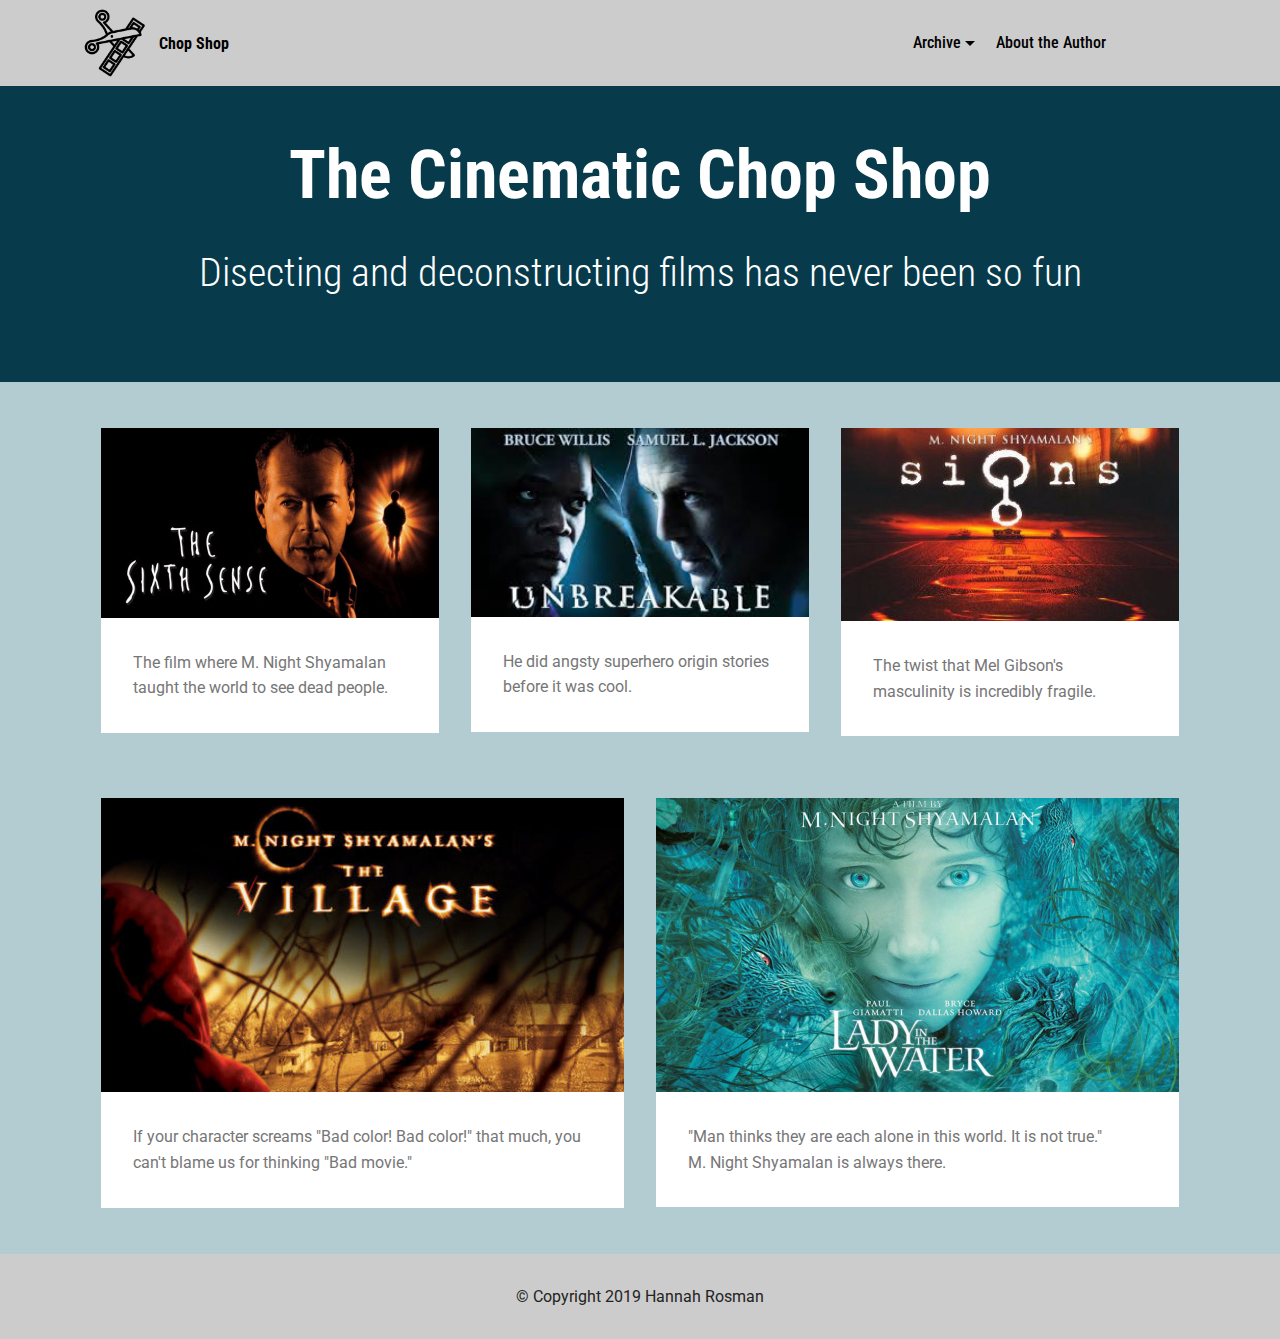
==== commit 185f829e: "Add files via upload" ====
--- a/index.html
+++ b/index.html
@@ -6,7 +6,7 @@
   <meta http-equiv="X-UA-Compatible" content="IE=edge">
   <meta name="generator" content="Mobirise v4.10.0, mobirise.com">
   <meta name="viewport" content="width=device-width, initial-scale=1, minimum-scale=1">
-  <link rel="shortcut icon" href="assets/images/noun-cut-film-54604-122x122.png" type="image/x-icon">
+  <link rel="shortcut icon" href="assets/images/noun-cut-film-54604-140x140.png" type="image/x-icon">
   <meta name="description" content="">
   
   <title>Home</title>
@@ -40,17 +40,17 @@
             <div class="navbar-brand">
                 <span class="navbar-logo">
                     <a href="index.html">
-                         <img src="assets/images/noun-cut-film-54604-122x122.png" alt="Mobirise" title="" style="height: 4.4rem;">
+                         <img src="assets/images/noun-cut-film-54604-140x140.png" alt="Mobirise" title="" style="height: 4.4rem;">
                     </a>
                 </span>
                 <span class="navbar-caption-wrap"><a class="navbar-caption text-black display-4" href="index.html">Chop Shop</a></span>
             </div>
         </div>
         <div class="collapse navbar-collapse" id="navbarSupportedContent">
-            <ul class="navbar-nav nav-dropdown nav-right" data-app-modern-menu="true"><li class="nav-item dropdown open">
-                    <a class="nav-link link dropdown-toggle text-black display-4" href="https://mobirise.co" data-toggle="dropdown-submenu" aria-expanded="true">
-                        
-                        Archive</a><div class="dropdown-menu"><a class="dropdown-item text-black display-4" href="sixthsense.html">The Sixth Sense</a><a class="dropdown-item text-black display-4" href="unbreakable.html">Unbreakable</a><a class="text-black dropdown-item display-4" href="signs.html" aria-expanded="true">Signs</a><a class="dropdown-item text-black display-4" href="village.html">The Village</a><a class="dropdown-item text-black display-4" href="ladyinthewater.html">The Lady in the Water</a></div>
+            <ul class="navbar-nav nav-dropdown nav-right" data-app-modern-menu="true"><li class="nav-item dropdown">
+                    <a class="nav-link link dropdown-toggle text-black display-4" href="https://mobirise.co" data-toggle="dropdown-submenu" aria-expanded="false">
+                        
+                        Archive</a><div class="dropdown-menu"><a class="dropdown-item text-black display-4" href="sixthsense.html">The Sixth Sense</a><a class="dropdown-item text-black display-4" href="unbreakable.html">Unbreakable</a><a class="dropdown-item text-black display-4" href="signs.html">Signs</a><a class="dropdown-item text-black display-4" href="village.html">The Village</a><a class="dropdown-item text-black display-4" href="ladyinthewater.html">Lady in the Water</a></div>
                 </li>
                 <li class="nav-item">
                     <a class="nav-link link text-black display-4" href="about.html">
@@ -62,7 +62,7 @@
     </nav>
 </section>
 
-<section class="engine"><a href="https://mobirise.info/x">css templates</a></section><section class="header1 cid-rrqFsjkv7n" id="header1-1">
+<section class="engine"><a href="https://mobirise.info/i">free web creation software</a></section><section class="header1 cid-rrqFsjkv7n" id="header1-1">
 
     
 
@@ -119,7 +119,7 @@
             <div class="card p-3 col-12 col-md-6 col-lg-4">
                 <div class="card-wrapper">
                     <div class="card-img">
-                        <a href="signs.html"><img src="assets/images/s1-3-326x500.jpg" alt="Mobirise" title=""></a>
+                        <a href="signs.html"><img src="assets/images/s1-326x500.jpg" alt="Mobirise" title=""></a>
                     </div>
                     <div class="card-box">
                         
@@ -144,7 +144,7 @@
             <div class="card p-3 col-12 col-md-6">
                 <div class="card-wrapper">
                     <div class="card-img">
-                        <img src="assets/images/4.5-512x288.jpg" alt="Mobirise" title="">
+                        <a href="village.html"><img src="assets/images/4.5-512x288.jpg" alt="Mobirise" title=""></a>
                     </div>
                     <div class="card-box">
                         
@@ -157,7 +157,7 @@
             <div class="card p-3 col-12 col-md-6">
                 <div class="card-wrapper">
                     <div class="card-img">
-                        <img src="assets/images/5-1046x588.jpg" alt="Mobirise" title="">
+                        <a href="ladyinthewater.html"><img src="assets/images/5-1046x588.jpg" alt="Mobirise" title=""></a>
                     </div>
                     <div class="card-box">
                         
--- a/assets/mobirise/css/mbr-additional.css
+++ b/assets/mobirise/css/mbr-additional.css
@@ -1852,7 +1852,7 @@
   color: #232323;
 }
 .cid-rrqFXKTgxB {
-  padding-top: 15px;
+  padding-top: 0px;
   padding-bottom: 45px;
   background-color: #b2ccd2;
 }
@@ -2309,7 +2309,7 @@
   color: #232323;
 }
 .cid-rrqFXKTgxB {
-  padding-top: 15px;
+  padding-top: 0px;
   padding-bottom: 45px;
   background-color: #b2ccd2;
 }
@@ -2766,7 +2766,7 @@
   color: #232323;
 }
 .cid-rrqFXKTgxB {
-  padding-top: 15px;
+  padding-top: 0px;
   padding-bottom: 45px;
   background-color: #b2ccd2;
 }
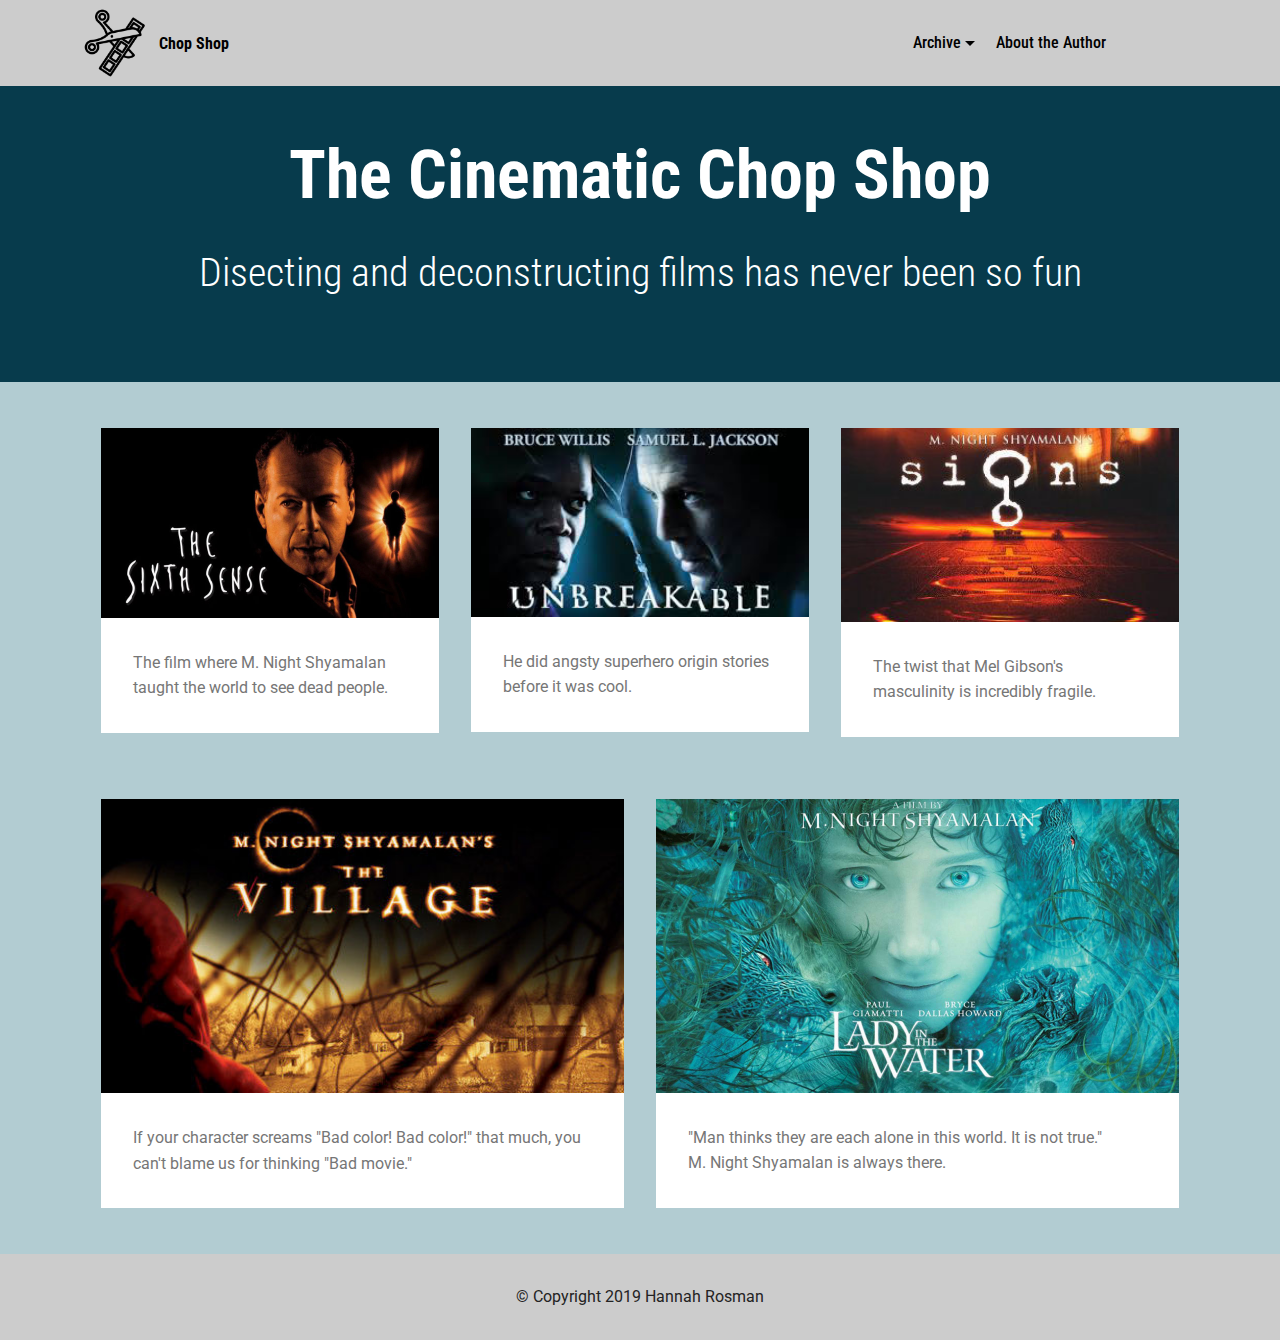
==== commit 14404a66: "Add files via upload" ====
--- a/index.html
+++ b/index.html
@@ -62,7 +62,7 @@
     </nav>
 </section>
 
-<section class="engine"><a href="https://mobirise.info/i">free web creation software</a></section><section class="header1 cid-rrqFsjkv7n" id="header1-1">
+<section class="engine"><a href="https://mobirise.info/u">bootstrap html templates</a></section><section class="header1 cid-rrqFsjkv7n" id="header1-1">
 
     
 
@@ -119,7 +119,7 @@
             <div class="card p-3 col-12 col-md-6 col-lg-4">
                 <div class="card-wrapper">
                     <div class="card-img">
-                        <a href="signs.html"><img src="assets/images/s1-326x500.jpg" alt="Mobirise" title=""></a>
+                        <a href="signs.html"><img src="assets/images/s1-1-326x500.jpg" alt="Mobirise" title=""></a>
                     </div>
                     <div class="card-box">
                         
